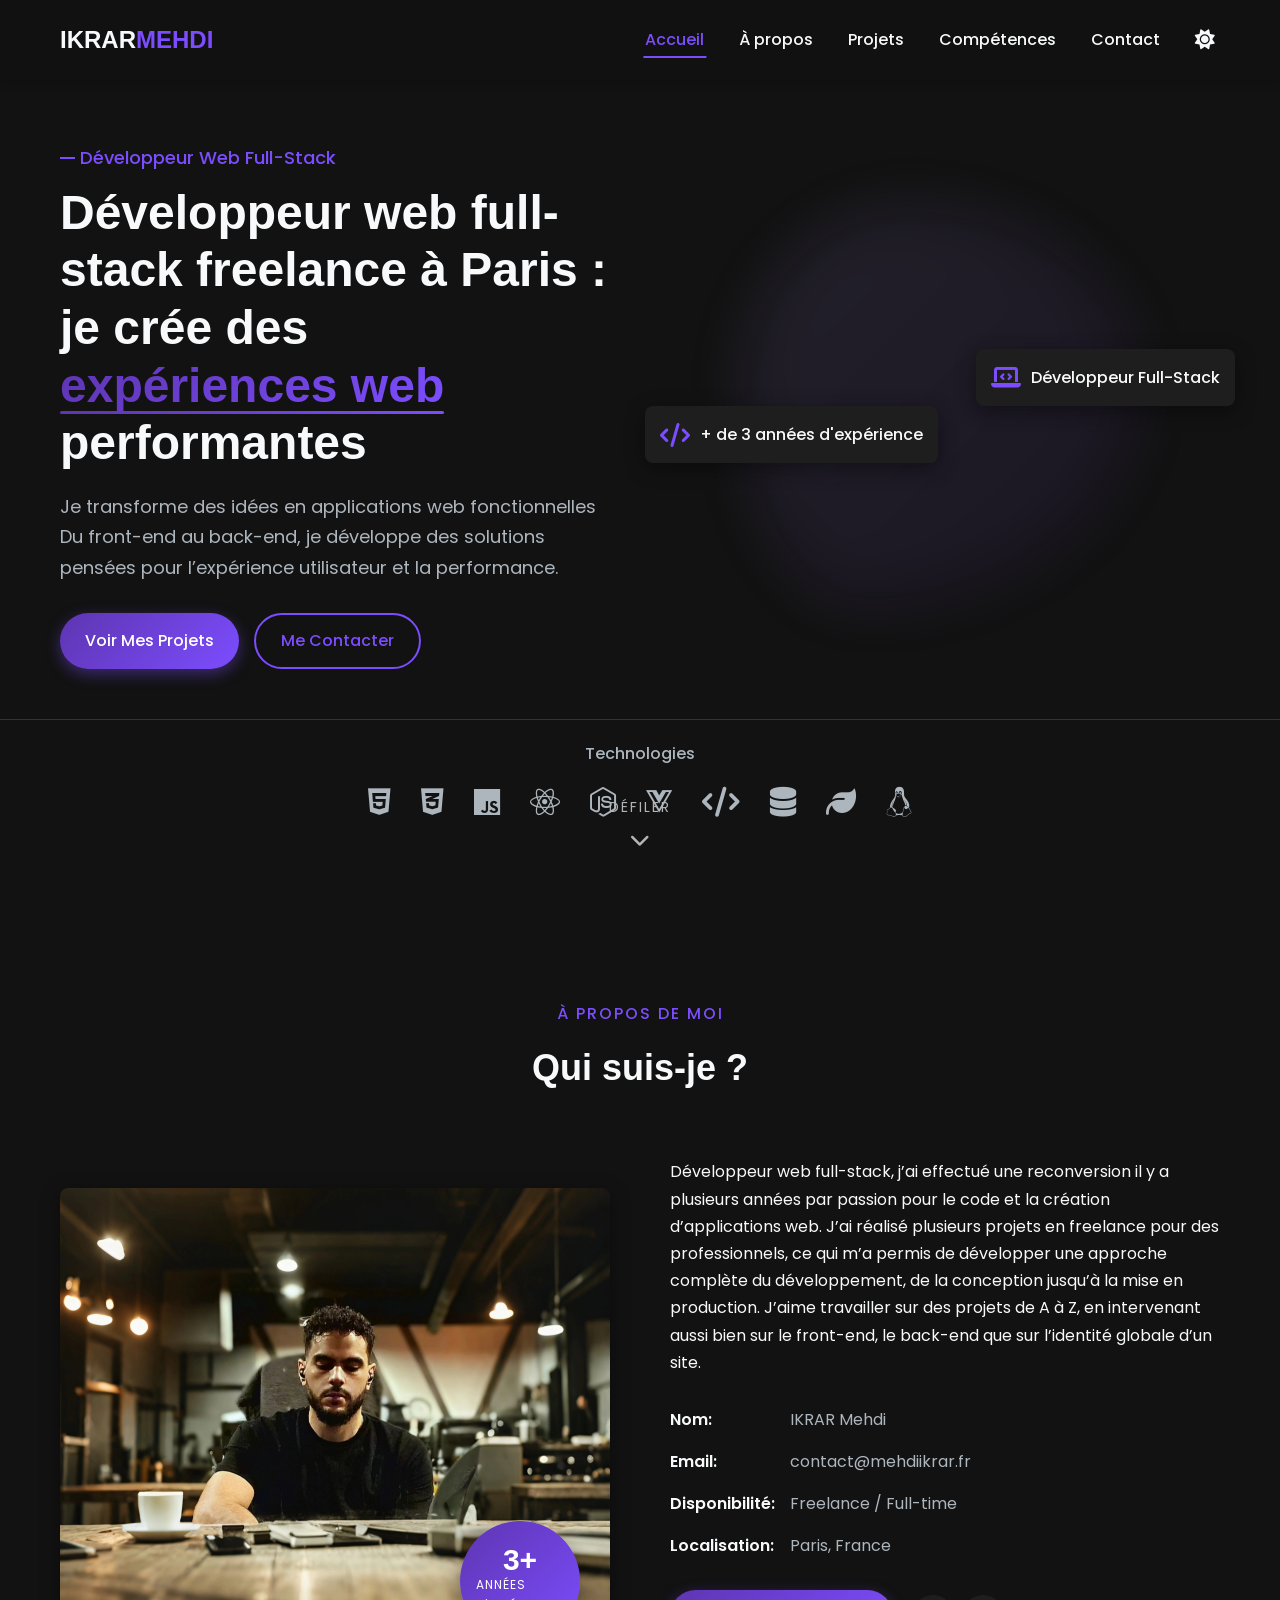
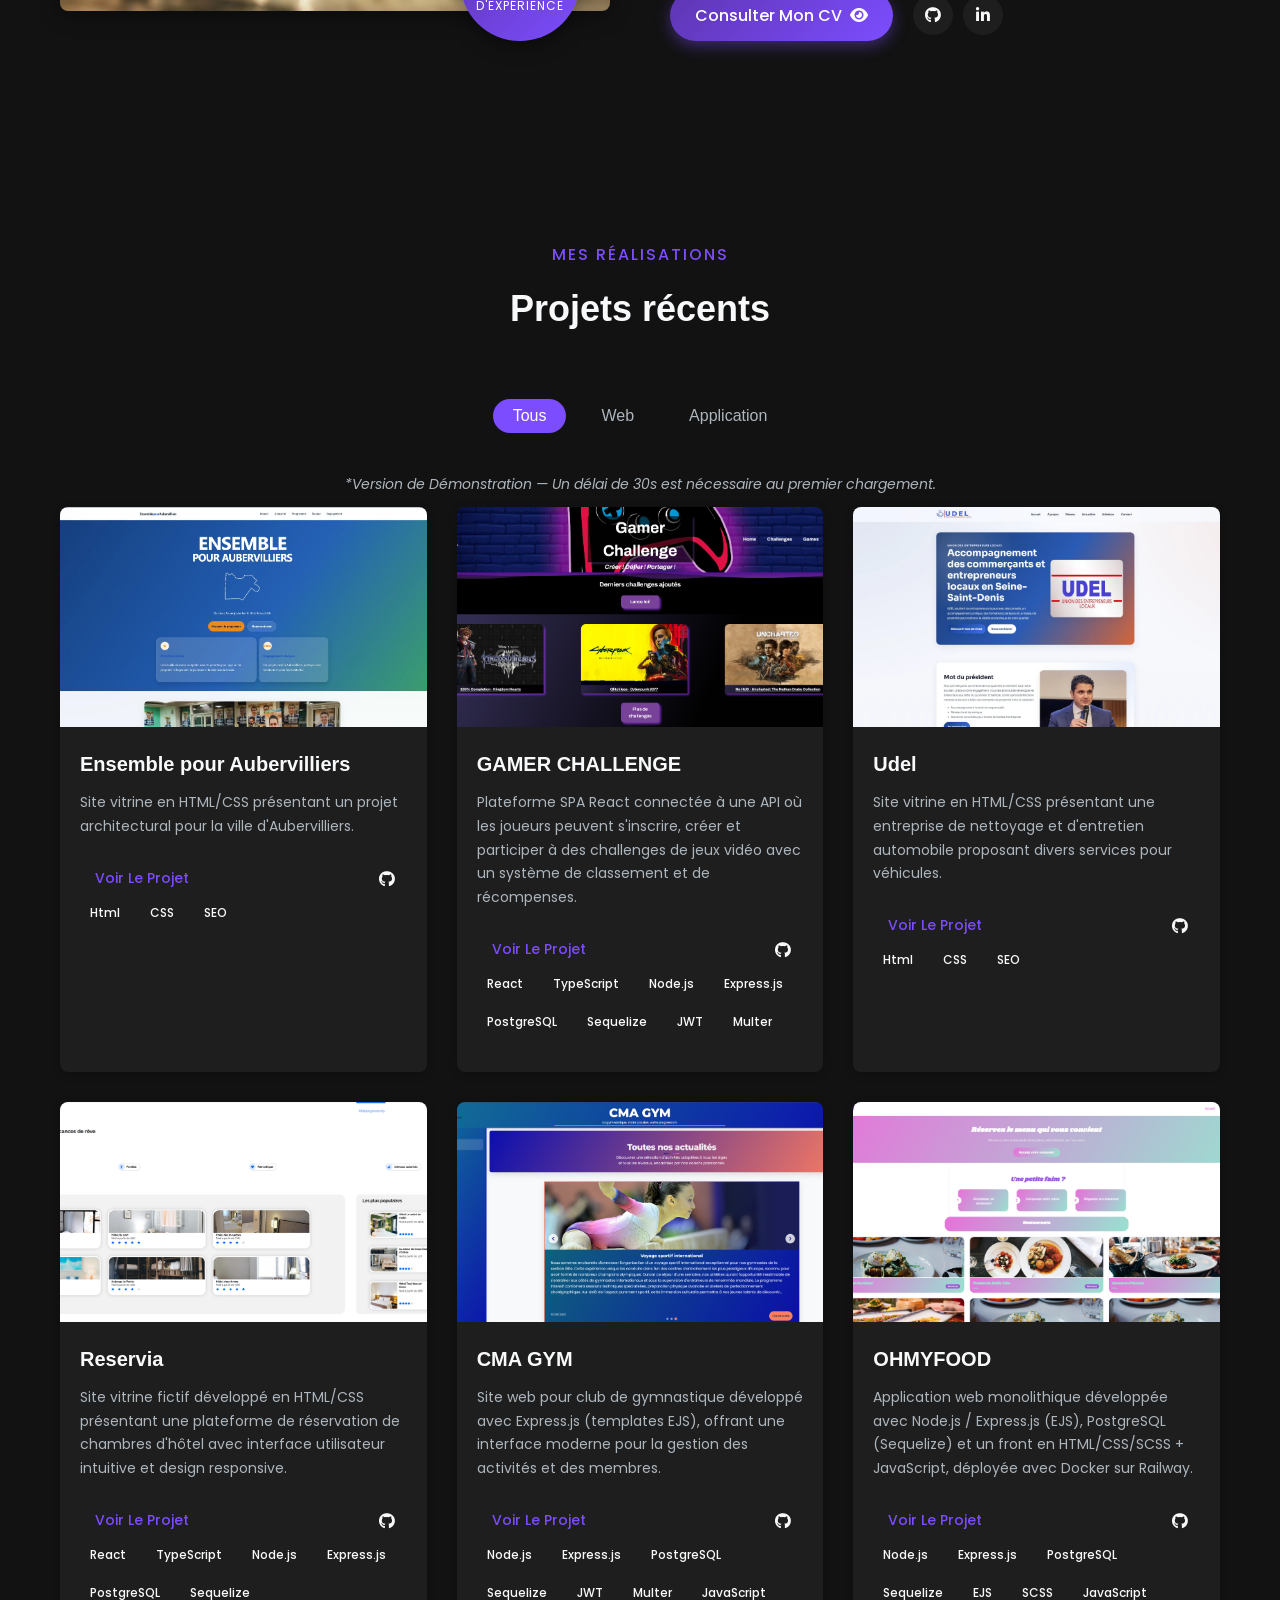
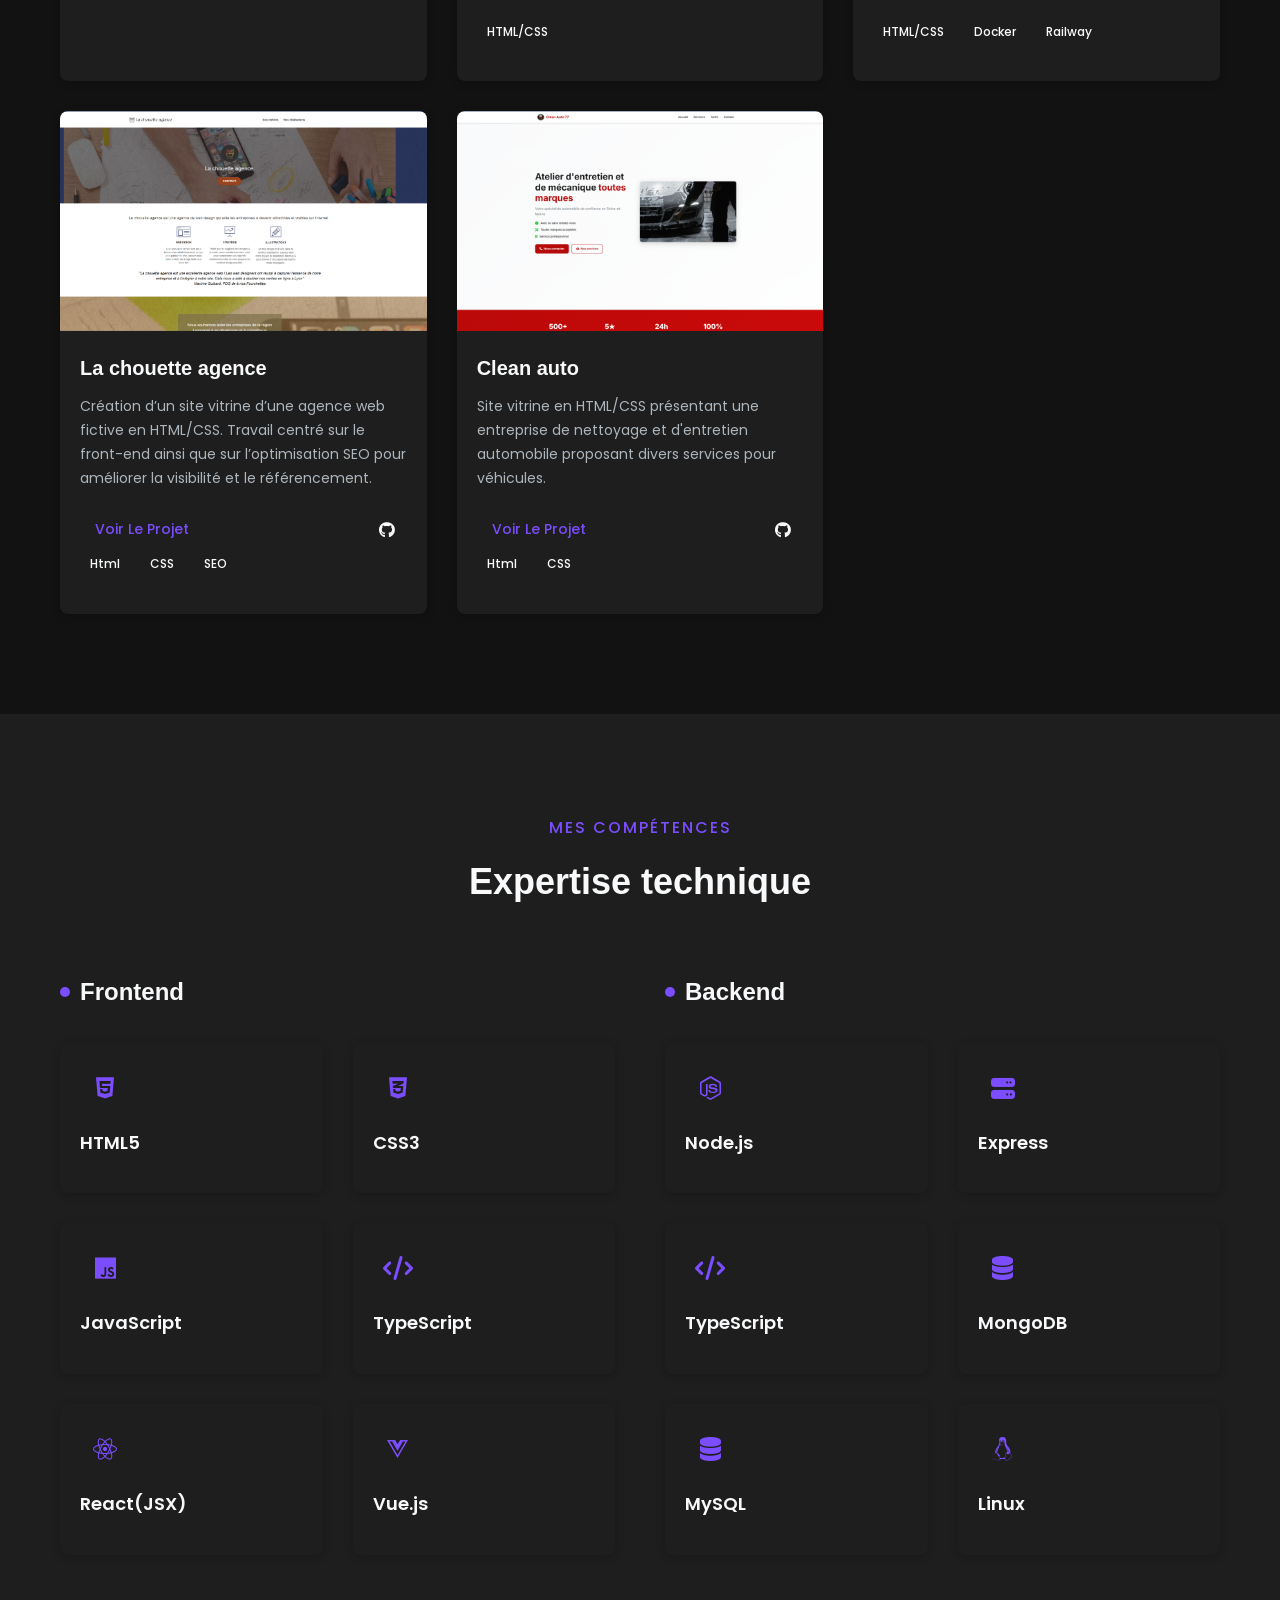
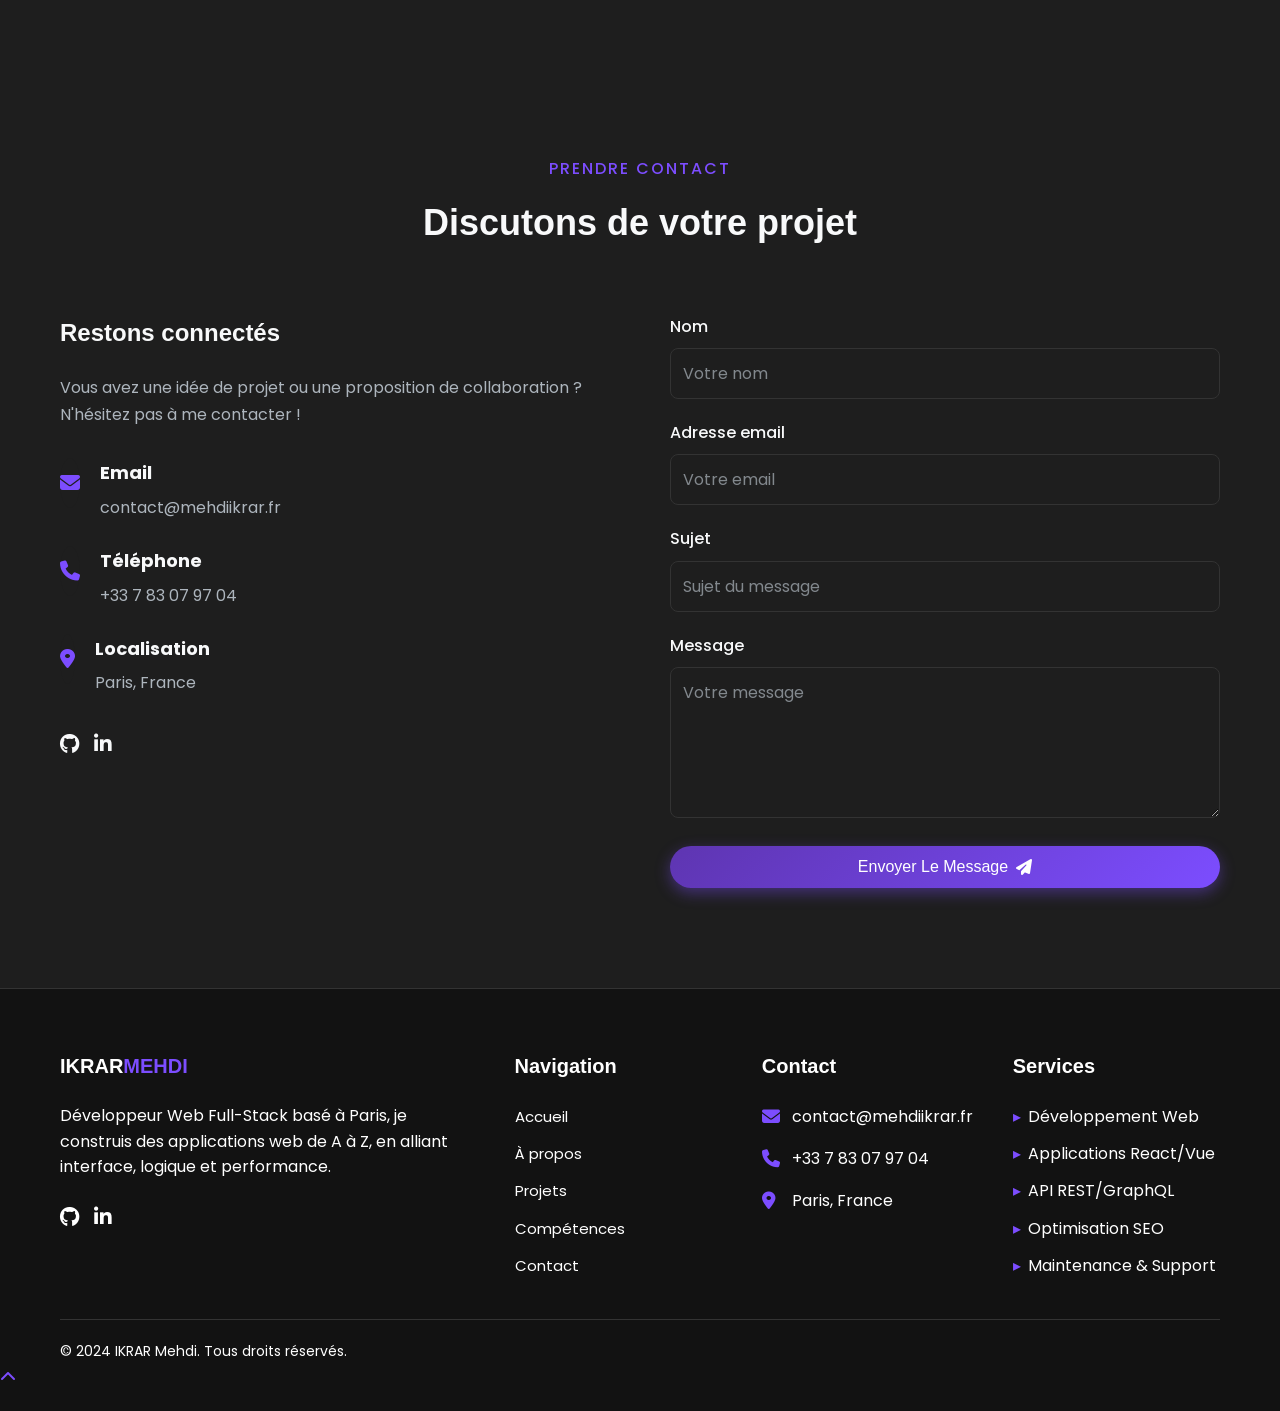
==== index.html @ 4146ab3d "rajout reservia" ====
<!DOCTYPE html>
<html lang="fr">
<head>
    <meta charset="UTF-8">
    <meta name="viewport" content="width=device-width, initial-scale=1.0">
    <title>IKRAR Mehdi | Développeur Web Full-Stack Freelance à Paris</title>
    <meta name="description" content="Développeur web full-stack freelance à Paris, je crée des sites et applications web performants, responsives et optimisés SEO avec React, Node.js et PostgreSQL.">
    <meta name="robots" content="index, follow, max-image-preview:large">
    <meta name="author" content="IKRAR Mehdi">
    <link rel="canonical" href="https://mehdiikrar.fr/">

    <meta property="og:type" content="website">
    <meta property="og:locale" content="fr_FR">
    <meta property="og:site_name" content="IKRAR Mehdi - Portfolio">
    <meta property="og:title" content="IKRAR Mehdi | Développeur Web Full-Stack Freelance à Paris">
    <meta property="og:description" content="Développeur web full-stack freelance à Paris, je crée des sites et applications web performants, responsives et optimisés SEO.">
    <meta property="og:url" content="https://mehdiikrar.fr/">
    <meta property="og:image" content="https://mehdiikrar.fr/assets/image/cofee.webp">

    <meta name="twitter:card" content="summary_large_image">
    <meta name="twitter:title" content="IKRAR Mehdi | Développeur Web Full-Stack Freelance à Paris">
    <meta name="twitter:description" content="Portfolio de développeur web full-stack freelance à Paris : sites vitrines, applications web et optimisation SEO.">
    <meta name="twitter:image" content="https://mehdiikrar.fr/assets/image/cofee.webp">

    <link rel="icon" href="assets/image/favicon.svg" type="image/svg+xml">

<link rel="preconnect" href="https://fonts.googleapis.com">
<link rel="preconnect" href="https://fonts.gstatic.com" crossorigin>
<link rel="dns-prefetch" href="https://fonts.googleapis.com">
<link rel="dns-prefetch" href="https://fonts.gstatic.com">
<link href="https://fonts.googleapis.com/css2?family=Poppins:wght@300;400;500;600;700;800&display=swap" rel="stylesheet">


<link rel="stylesheet"
      href="https://cdnjs.cloudflare.com/ajax/libs/font-awesome/6.4.0/css/all.min.css"
      media="print"
      onload="this.media='all'">


<link rel="stylesheet"
      href="https://unpkg.com/aos@next/dist/aos.css"
      media="print"
      onload="this.media='all'">


<link rel="stylesheet" href="assets/css/style.css">

<script type="application/ld+json">
{
    "@context": "https://schema.org",
    "@type": "Person",
    "name": "IKRAR Mehdi",
    "url": "https://mehdiikrar.fr/",
    "jobTitle": "Développeur Web Full-Stack Freelance",
    "description": "Développeur web full-stack freelance à Paris, spécialisé en création d'applications web performantes et optimisées SEO.",
    "email": "mailto:contact@mehdiikrar.fr",
    "telephone": "+33 7 83 07 97 04",
    "address": {
        "@type": "PostalAddress",
        "addressLocality": "Paris",
        "addressCountry": "FR"
    },
    "knowsAbout": [
        "HTML5",
        "CSS3",
        "JavaScript",
        "TypeScript",
        "React",
        "Vue.js",
        "Node.js",
        "Express",
        "PostgreSQL",
        "SEO"
    ]
}
</script>

<script type="application/ld+json">
{
    "@context": "https://schema.org",
    "@type": "WebSite",
    "name": "Portfolio IKRAR Mehdi",
    "url": "https://mehdiikrar.fr/",
    "inLanguage": "fr-FR"
}
</script>

</head>
<body class="dark-mode">
    
    <header class="header">
        <div class="container">
            <div class="logo">
                <a href="index.html">
                    <span class="logo-text">IKRAR<span class="accent">MEHDI</span></span>
                </a>
            </div>
            <nav class="navbar">
                <ul class="nav-links">
                    <li><a href="#home" class="active nav-link">Accueil</a></li>
                    <li><a href="#about" class="nav-link">À propos</a></li>
                    <li><a href="#projects" class="nav-link">Projets</a></li>
                    <li><a href="#skills" class="nav-link">Compétences</a></li>
                    
                    <li><a href="#contact" class="nav-link">Contact</a></li>
                </ul>
                <div class="nav-buttons">
                    <button id="theme-toggle" aria-label="Changer de thème">
                        <i class="fas fa-sun"></i>
                    </button>
                    <button id="menu-toggle" class="hamburger" aria-label="Menu">
                        <span></span>
                        <span></span>
                        <span></span>
                    </button>
                </div>
            </nav>
        </div>
    </header>

    
    <div class="mobile-menu">
        <ul>
            <li><a href="#home" class="mobile-link">Accueil</a></li>
            <li><a href="#about" class="mobile-link">À propos</a></li>
            <li><a href="#projects" class="mobile-link">Projets</a></li>
            <li><a href="#skills" class="mobile-link">Compétences</a></li>
            <li><a href="#contact" class="mobile-link">Contact</a></li>
        </ul>
        <div class="social-links">
            <a href="https://github.com/" target="_blank" rel="noopener noreferrer" aria-label="GitHub"><i class="fab fa-github"></i></a>
            <a href="https://linkedin.com/" target="_blank" rel="noopener noreferrer" aria-label="LinkedIn"><i class="fab fa-linkedin"></i></a>
        </div>
    </div>
    <main>
    
    <section id="home" class="hero-section">
        <div class="container">
            <div class="hero-content">
                <div class="hero-text" data-aos="fade-right" data-aos-delay="200">
                    <span class="subtitle">Développeur Web Full-Stack</span>
                    <h1 class="title">Développeur web full-stack freelance à Paris : je crée des <span class="gradient-text">expériences web</span> performantes</h1>
                    <p class="description">Je transforme des idées en applications web fonctionnelles
                        Du front-end au back-end, je développe des solutions pensées pour l’expérience utilisateur et la performance.</p>
                    <div class="cta-buttons">
                        <a href="#projects" class="btn btn-primary">Voir mes projets</a>
                        <a href="#contact" class="btn btn-outline">Me contacter</a>
                    </div>
                </div>
                <div class="hero-image" data-aos="fade-up" data-aos-delay="400">
                    <div class="image-wrapper">

                        <div class="floating-card card-1">
                            <i class="fas fa-code"></i>
                            <span>+ de 3 années  d'expérience</span>
                        </div>
                        <div class="floating-card card-2">
                            <i class="fas fa-laptop-code"></i>
                            <span>Développeur Full-Stack</span>
                        </div>
                        
                        <div class="blob"></div>
                    </div>
                </div>
            </div>
            <div class="scroll-indicator">
                <span>Défiler</span>
                <i class="fas fa-chevron-down bounce"></i>
            </div>
        </div>
        <div class="tech-stack">
            <div class="tech-icons" data-aos="fade-up" data-aos-delay="600">
                <span>Technologies</span>
                <div class="icons-wrapper">
                    <i class="fab fa-html5" title="HTML5"></i>
                    <i class="fab fa-css3-alt" title="CSS"></i>
                    <i class="fab fa-js" title="JavaScript"></i>
                    <i class="fab fa-react" title="React"></i>
                    <i class="fab fa-node-js" title="Node.js"></i>
                    <i class="fab fa-vuejs" title="Vue.js"></i>
                    <i class="fas fa-code" title="TypeScript"></i>
                    <i class="fas fa-database" title="SQL (PostgreSQL, MySQL)"></i>
                    <i class="fas fa-leaf" title="MongoDB (NoSQL - JavaScript-based)"></i>
                    <i class="fa-brands fa-linux" title="Linux"></i>

                </div>
            </div>
        </div>
    </section>

    
    <section id="about" class="about-section section-padding">
        <div class="container">
            <div class="section-header" data-aos="fade-up">
                <span class="section-subtitle">À propos de moi</span>
                <h2 class="section-title">Qui suis-je ?</h2>
            </div>
            <div class="about-content">
                <div class="about-image" data-aos="fade-right" data-aos-delay="200">
                    <img src="assets/image/cofee.webp" alt="À propos de IKRAR Mehdi" width="550" height="422">
                    <div class="experience-badge">
                        <span class="years">3+</span>
                        <span class="text">Années d'expérience</span>
                    </div>
                </div>
                <div class="about-text" data-aos="fade-left" data-aos-delay="400">
                    
                    <p>Développeur web full-stack, j’ai effectué une reconversion il y a plusieurs années par passion pour le code et la création d’applications web.

                        J’ai réalisé plusieurs projets en freelance pour des professionnels, ce qui m’a permis de développer une approche complète du développement, de la conception jusqu’à la mise en production.

                        J’aime travailler sur des projets de A à Z, en intervenant aussi bien sur le front-end, le back-end que sur l’identité globale d’un site.</p>
                    <ul class="info-list">
                        <li>
                            <span class="label">Nom:</span>
                            <span class="value">IKRAR Mehdi</span>
                        </li>
                        <li>
                            <span class="label">Email:</span>
                            <span class="value">contact@mehdiikrar.fr</span>
                        </li>
                        <li>
                            <span class="label">Disponibilité:</span>
                            <span class="value">Freelance / Full-time</span>
                        </li>
                        
                        <li>
                            <span class="label">Localisation:</span>
                            <span class="value">Paris, France</span>
                        </li>
                    </ul>
                    <div class="about-btns">
                        <a href="assets/docs/CV-IKRAR.MEHDI.pdf" class="btn btn-primary" target="_blank" rel="noopener noreferrer">Consulter mon CV <i class="fas fa-eye"></i></a>                        
                        <div class="social-buttons">
                            <a href="https://github.com/" target="_blank" rel="noopener noreferrer" aria-label="GitHub" class="social-btn"><i class="fab fa-github"></i></a>
                            <a href="https://linkedin.com/" target="_blank" rel="noopener noreferrer" aria-label="LinkedIn" class="social-btn"><i class="fab fa-linkedin-in"></i></a>

                        </div>
                    </div>
                </div>
            </div>
        </div>
    </section>

    
        
    <section id="projects" class="projects-section section-padding">
        <div class="container">
            <div class="section-header" data-aos="fade-up">
                <span class="section-subtitle">Mes réalisations</span>
                <h2 class="section-title">Projets récents</h2>
            </div>
            <div class="projects-filter" data-aos="fade-up" data-aos-delay="200">
                <button class="filter-btn active" data-filter="all">Tous</button>
                <button class="filter-btn" data-filter="web">Web</button>
                <button class="filter-btn" data-filter="app">Application</button>
                

            </div>
            <p class="text-muted"><em>*Version de Démonstration — Un délai de 30s est nécessaire au premier chargement.</em></p>
            <div class="projects-grid">

                <div class="project-card" data-category="web" data-aos="fade-up" data-aos-delay="200">
                    <div class="project-img">
                        <img src="assets/image/ensemblepouraubervilliers.webp" alt="Ensemble pour Aubervilliers" width="408" height="220">
                    </div>
                    <div class="project-content">
                        
                        <h3>Ensemble pour Aubervilliers</h3>
                        <p>Site vitrine en HTML/CSS présentant un projet architectural pour la ville d'Aubervilliers.</p>
                        <div class="project-links">
                            <a href="https://www.ensemblepouraubervilliers.fr/" class="btn btn-sm">Voir le projet</a>
                            <a href="https://github.com/mehdi-ikrar/garage" class="project-link" title="Code source"><i class="fab fa-github"></i></a>
                            
                        </div>
                        <div class="project-tags">
                            <span>Html</span>
                            <span>CSS</span>
                            <span>SEO</span>
                        </div>
                    </div>
                </div>

                <div class="project-card" data-category="app" data-aos="fade-up" data-aos-delay="200">
                    <div class="project-img">
                        <img src="assets/image/gamer_challenge.webp" alt="Gamer Challenge" width="443" height="220">
                    </div>
                    <div class="project-content">
                        
                        <h3>GAMER CHALLENGE</h3>
                        <p>Plateforme SPA React connectée à une API où les joueurs peuvent s'inscrire, créer et participer à des challenges de jeux vidéo avec un système de classement et de récompenses.</p>
                        <div class="project-links">
                            <a href="https://front-gamer-challenges-1.onrender.com/" class="btn btn-sm">Voir le projet</a>
                            <a href="https://github.com/mehdi-ikrar/front-gamer-challenges" class="project-link" title="Code source"><i class="fab fa-github"></i></a>
                            
                        </div>
                        <div class="project-tags">
                            <span>React</span>
                            <span>TypeScript</span>
                            <span>Node.js</span>
                            <span>Express.js</span>
                            <span>PostgreSQL</span>
                            <span>Sequelize</span>
                            <span>JWT</span>
                            <span>Multer</span>
                        </div>
                    </div>
                </div>

                <div class="project-card" data-category="web" data-aos="fade-up" data-aos-delay="200">
                    <div class="project-img">
                        <img src="assets/image/udel.webp" alt="udel" width="408" height="220">
                    </div>
                    <div class="project-content">
                        
                        <h3>Udel</h3>
                        <p>Site vitrine en HTML/CSS présentant une entreprise de nettoyage et d'entretien automobile proposant divers services pour véhicules.</p>
                        <div class="project-links">
                            <a href="https://www.udel.fr" class="btn btn-sm">Voir le projet</a>
                            <a href="https://github.com/mehdi-ikrar/garage" class="project-link" title="Code source"><i class="fab fa-github"></i></a>
                            
                        </div>
                        <div class="project-tags">
                            <span>Html</span>
                            <span>CSS</span>
                            <span>SEO</span>
                        </div>
                    </div>
                </div>

                                <div class="project-card" data-category="web" data-aos="fade-up" data-aos-delay="200">
                    <div class="project-img">
                        <img src="assets/image/reservia.webp" alt="Reservia" width="565" height="220">
                    </div>
                    <div class="project-content">
                        
                        <h3>Reservia</h3>
                        <p>Site vitrine fictif développé en HTML/CSS présentant une plateforme de réservation de chambres d'hôtel avec interface utilisateur intuitive et design responsive.</p>
                        <div class="project-links">
                            <a href="https://reservia-front.onrender.com/" class="btn btn-sm">Voir le projet</a>
                            <a href="https://github.com/mehdi-ikrar/portfolio_reservia" class="project-link" title="Code source"><i class="fab fa-github"></i></a>
                            
                        </div>
                        <div class="project-tags">
                            <span>React</span>
                            <span>TypeScript</span>
                            <span>Node.js</span>
                            <span>Express.js</span>
                            <span>PostgreSQL</span>
                            <span>Sequelize</span>

                        </div>
                    </div>
                    
                </div>

                <div class="project-card" data-category="app" data-aos="fade-up" data-aos-delay="300">
                    <div class="project-img">
                        <img src="assets/image/cma_gym.webp" alt="CMA Gym" width="441" height="220">
                    </div>
                    <div class="project-content">
                        
                        <h3>CMA GYM</h3>
                        <p>Site web pour club de gymnastique développé avec Express.js (templates EJS), offrant une interface moderne pour la gestion des activités et des membres.</p>
                        <div class="project-links">
                            <a href="https://cma-gym-perso.onrender.com/" class="btn btn-sm">Voir le projet</a>
                            <a href="https://github.com/mehdi-ikrar/cma_gym_perso" class="project-link" title="Code source"><i class="fab fa-github"></i></a>
                            
                        </div>
                        <div class="project-tags">
                            <span>Node.js</span>
                            <span>Express.js</span>
                            <span>PostgreSQL</span>
                            <span>Sequelize</span>
                            <span>JWT</span>
                            <span>Multer</span>
                            <span>JavaScript</span>
                            <span>HTML/CSS</span>
                        </div>
                    </div>
                </div>

                

                                <div class="project-card" data-category="app" data-aos="fade-up" data-aos-delay="100">
                    <div class="project-img">
                        <img src="assets/image/ohmyfood.webp" alt="OHMYFOOD" width="443" height="220">
                    </div>
                    <div class="project-content">
                        
                        <h3>OHMYFOOD</h3>
                        <p>Application web monolithique développée avec Node.js / Express.js (EJS), PostgreSQL (Sequelize) et un front en HTML/CSS/SCSS + JavaScript, déployée avec Docker sur Railway.</p>
                        <div class="project-links">
                            <a href="https://ohmyfood2-0.onrender.com/" class="btn btn-sm">Voir le projet</a>
                            <a href="https://github.com/mehdi-ikrar/ohmyfood2.0" class="project-link" title="Code source"><i class="fab fa-github"></i></a>
                            
                        </div>
                        <div class="project-tags">
                            <span>Node.js</span>
                            <span>Express.js</span>
                            <span>PostgreSQL</span>
                            <span>Sequelize</span>
                            <span>EJS</span>
                            <span>SCSS</span>
                            <span>JavaScript</span>
                            <span>HTML/CSS</span>
                            <span>Docker</span>
                            <span>Railway</span>
                        </div>
                    </div>
                </div>

                

                <div class="project-card" data-category="web" data-aos="fade-up" data-aos-delay="200">
                    <div class="project-img">
                        <img src="assets/image/chouette.webp" alt="La chouette agence" width="441" height="220">
                    </div>
                    <div class="project-content">
                        
                        <h3> La chouette agence</h3>
                        <p>Création d’un site vitrine d’une agence web fictive en HTML/CSS. Travail centré sur le front-end ainsi que sur l’optimisation SEO pour améliorer la visibilité et le référencement.</p>
                        <div class="project-links">
                            <a href="https://mehdi-ikrar.github.io/portfolio_chouette-agence/" class="btn btn-sm">Voir le projet</a>
                            <a href="https://github.com/mehdi-ikrar/portfolio_chouette-agence" class="project-link" title="Code source"><i class="fab fa-github"></i></a>
                            
                        </div>
                        <div class="project-tags">
                            <span>Html</span>
                            <span>CSS</span>
                            <span>SEO</span>
                        </div>
                    </div>
                </div>

                
                
                <div class="project-card" data-category="web" data-aos="fade-up" data-aos-delay="200">
                    <div class="project-img">
                        <img src="assets/image/cleanauto.webp" alt="Clean auto" width="408" height="220">
                    </div>
                    <div class="project-content">
                        
                        <h3>Clean auto</h3>
                        <p>Site vitrine en HTML/CSS présentant une entreprise de nettoyage et d'entretien automobile proposant divers services pour véhicules.</p>
                        <div class="project-links">
                            <a href="https://mehdi-ikrar.github.io/garage/" class="btn btn-sm">Voir le projet</a>
                            <a href="https://github.com/mehdi-ikrar/garage" class="project-link" title="Code source"><i class="fab fa-github"></i></a>
                            
                        </div>
                        <div class="project-tags">
                            <span>Html</span>
                            <span>CSS</span>
                        </div>
                    </div>
                </div>



            </div>
            
        </div>
    </section>

    
    <section id="skills" class="skills-section section-padding bg-light">
        <div class="container">
            <div class="section-header" data-aos="fade-up">
                <span class="section-subtitle">Mes compétences</span>
                <h2 class="section-title">Expertise technique</h2>
            </div>
            <div class="skills-container">
                <div class="skills-category" data-aos="fade-up" data-aos-delay="200">
                    <h3>Frontend</h3>
                    <div class="skills-grid">
                        <div class="skill-item">
                            <div class="skill-icon"><i class="fab fa-html5"></i></div>
                            <h4>HTML5</h4>
                           
                        </div>
                        <div class="skill-item">
                            <div class="skill-icon"><i class="fab fa-css3-alt"></i></div>
                            <h4>CSS3</h4>
                           
                            
                        </div>
                        <div class="skill-item">
                            <div class="skill-icon"><i class="fab fa-js"></i></div>
                            <h4>JavaScript</h4>
                           
                            
                        </div>
                        <div class="skill-item">
                            <div class="skill-icon"><i class="fas fa-code"></i></div>
                            <h4>TypeScript</h4>
                            
                            
                        </div>
                        <div class="skill-item">
                            <div class="skill-icon"><i class="fab fa-react"></i></div>
                            <h4>React(JSX)</h4>
                           
                            
                        </div>
                        <div class="skill-item">
                            <div class="skill-icon"><i class="fab fa-vuejs"></i></div>
                            <h4>Vue.js</h4>
                            
                            
                        </div>
                    </div>
                </div>
                
                <div class="skills-category" data-aos="fade-up" data-aos-delay="00">
                    <h3>Backend</h3>
                    <div class="skills-grid">
                        <div class="skill-item">
                            <div class="skill-icon"><i class="fab fa-node-js"></i></div>
                            <h4>Node.js</h4>
                            
                            
                        </div>
                        <div class="skill-item">
                            <div class="skill-icon"><i class="fas fa-server"></i></div>
                            <h4>Express</h4>
                            
                            
                        </div>
                        <div class="skill-item">
                            <div class="skill-icon"><i class="fas fa-code"></i></div>
                            <h4>TypeScript</h4>
                            
                            
                        </div>
                        <div class="skill-item">
                            <div class="skill-icon"><i class="fas fa-database"></i></div>
                            <h4>MongoDB</h4>
                           
                            
                        </div>
                        <div class="skill-item">
                            <div class="skill-icon"><i class="fas fa-database"></i></div>
                            <h4>MySQL</h4>
                           
                        </div>
                        <div class="skill-item">
                            <div class="skill-icon"><i class="fab fa-linux"></i></div>
                            <h4>Linux</h4>
                            
                        </div>
                    </div>
                </div>
            </div>
        </div>
    </section>



    
    <section id="contact" class="contact-section section-padding bg-light">
        <div class="container">
            <div class="section-header" data-aos="fade-up">
                <span class="section-subtitle">Prendre contact</span>
                <h2 class="section-title">Discutons de votre projet</h2>
            </div>
            <div class="contact-content">
                <div class="contact-info" data-aos="fade-right" data-aos-delay="200">
                    <h3>Restons connectés</h3>
                    <p>Vous avez une idée de projet ou une proposition de collaboration ? N'hésitez pas à me contacter !</p>
                    <ul class="contact-list">
                        <li>
                            <div class="icon"><i class="fas fa-envelope"></i></div>
                            <div class="content">
                                <h4>Email</h4>
                                <p>contact@mehdiikrar.fr</p>
                            </div>
                        </li>
                        <li>
                            <div class="icon"><i class="fas fa-phone"></i></div>
                            <div class="content">
                                <h4>Téléphone</h4>
                                <p>+33 7 83 07 97 04</p>
                            </div>
                        </li>
                        <li>
                            <div class="icon"><i class="fas fa-map-marker-alt"></i></div>
                            <div class="content">
                                <h4>Localisation</h4>
                                <p>Paris, France</p>
                            </div>
                        </li>
                    </ul>
                    <div class="social-links">
                        <a href="https://github.com/" target="_blank" rel="noopener noreferrer" aria-label="GitHub"><i class="fab fa-github"></i></a>
                        <a href="https://linkedin.com/" target="_blank" rel="noopener noreferrer" aria-label="LinkedIn"><i class="fab fa-linkedin-in"></i></a>

                    </div>
                </div>
                <div class="contact-form" data-aos="fade-left" data-aos-delay="400">
                    <form id="contactForm">
                        <div class="form-group">
                            <label for="name">Nom</label>
                            <input type="text" id="name" name="name" required placeholder="Votre nom">
                        </div>
                        <div class="form-group">
                            <label for="email">Adresse email</label>
                            <input type="email" id="email" name="email" required placeholder="Votre email">
                        </div>
                        <div class="form-group">
                            <label for="subject">Sujet</label>
                            <input type="text" id="subject" name="subject" required placeholder="Sujet du message">
                        </div>
                        <div class="form-group">
                            <label for="message">Message</label>
                            <textarea id="message" name="message" required placeholder="Votre message" rows="5"></textarea>
                        </div>
                        <button type="submit" class="btn btn-primary btn-block">
                            Envoyer le message
                            <i class="fas fa-paper-plane"></i>
                        </button>
                    </form>
                    <div id="form-success" class="form-success hidden">
                        <i class="fas fa-check-circle"></i>
                        <p>Votre message a été envoyé avec succès !</p>
                    </div>
                </div>
            </div>
        </div>
    </section>
    </main>
    
    <footer class="footer">
        <div class="container">
            <div class="footer-content">
                <div class="footer-section footer-about">
                    <h3>IKRAR<span class="accent">MEHDI</span></h3>
                    <p>Développeur Web Full-Stack basé à Paris, je construis des applications web de A à Z, en alliant interface, logique et performance.</p>
                    <div class="social-links">
                        <a href="https://github.com/" target="_blank" rel="noopener noreferrer" aria-label="GitHub"><i class="fab fa-github"></i></a>
                        <a href="https://linkedin.com/" target="_blank" rel="noopener noreferrer" aria-label="LinkedIn"><i class="fab fa-linkedin-in"></i></a>

                    </div>
                </div>
                
                <div class="footer-section footer-links">
                    <h3>Navigation</h3>
                    <ul>
                        <li><a href="#home">Accueil</a></li>
                        <li><a href="#about">À propos</a></li>
                        <li><a href="#projects">Projets</a></li>
                        <li><a href="#skills">Compétences</a></li>
                        <li><a href="#contact">Contact</a></li>
                    </ul>
                </div>
                
                <div class="footer-section footer-contact">
                    <h3>Contact</h3>
                    <div class="contact-item">
                        <i class="fas fa-envelope"></i>
                        <span>contact@mehdiikrar.fr</span>
                    </div>
                    <div class="contact-item">
                        <i class="fas fa-phone"></i>
                        <span>+33 7 83 07 97 04</span>
                    </div>
                    <div class="contact-item">
                        <i class="fas fa-map-marker-alt"></i>
                        <span>Paris, France</span>
                    </div>
                </div>
                
                <div class="footer-section footer-services">
                    <h3>Services</h3>
                    <ul>
                        <li>Développement Web</li>
                        <li>Applications React/Vue</li>
                        <li>API REST/GraphQL</li>
                        <li>Optimisation SEO</li>
                        <li>Maintenance & Support</li>
                    </ul>
                </div>
            </div>
            
            <div class="footer-bottom">
                <p>&copy; 2024 IKRAR Mehdi. Tous droits réservés.</p>

            </div>
        </div>
        <a href="#home" class="scroll-top" aria-label="Retour en haut de la page">
    <i class="fas fa-chevron-up"></i>
        </a>
    </footer>

    
    <script src="https://unpkg.com/aos@next/dist/aos.js"></script>
    <script src="https://cdnjs.cloudflare.com/ajax/libs/gsap/3.11.4/gsap.min.js"></script>
    <script src="assets/js/main.js"></script>
</body>
</html>
---- assets/css/style.css ----
:root {
    --primary-color: #5e35b1;
    --accent-color: #7c4dff;
    --accent-color-light: #b9a2ff;
    --text-color: #333;
    --text-color-light: #666;
    --bg-color: #fff;
    --bg-color-light: #f8f9fa;
    --bg-color-dark: #121212;
    --card-bg: #fff;
    --border-color: #e9ecef;
    --shadow-sm: 0 2px 10px rgba(0, 0, 0, 0.05);
    --shadow-md: 0 5px 20px rgba(0, 0, 0, 0.08);
    --shadow-lg: 0 10px 30px rgba(0, 0, 0, 0.1);
    --gradient: linear-gradient(135deg, #5e35b1, #7c4dff);
    --gradient-hover: linear-gradient(135deg, #7c4dff, #5e35b1);
    --transition: all 0.3s ease;
    --radius-sm: 4px;
    --radius-md: 8px;
    --radius-lg: 16px;
    --font-family: 'Poppins', sans-serif;
    --font-family-heading: 'Space Grotesk', sans-serif;
    --nav-height: 80px;
}

body.dark-mode {
    --text-color: #f8f9fa;
    --text-color-light: #adb5bd;
    --bg-color: #121212;
    --bg-color-light: #1e1e1e;
    --card-bg: #1e1e1e;
    --border-color: #333;
    --shadow-sm: 0 2px 10px rgba(0, 0, 0, 0.2);
    --shadow-md: 0 5px 20px rgba(0, 0, 0, 0.4);
    --shadow-lg: 0 10px 30px rgba(0, 0, 0, 0.6);
}

* { margin: 0; padding: 0; box-sizing: border-box; }
html { scroll-behavior: smooth; font-size: 62.5%; }
body {
    font-family: var(--font-family);
    font-size: 1.6rem;
    line-height: 1.7;
    color: var(--text-color);
    background: var(--bg-color);
    transition: var(--transition);
    overflow-x: hidden;
}
body.no-scroll { overflow: hidden; }

a { text-decoration: none; color: var(--accent-color); transition: var(--transition); }
a:hover { color: var(--primary-color); }
img { max-width: 100%; height: auto; display: block; }
ul { list-style: none; }

.container { width: 100%; max-width: 1200px; margin: 0 auto; padding: 0 2rem; }
.section-padding { padding: 10rem 0; }
.bg-light { background: var(--bg-color-light); }
.accent { color: var(--accent-color); }
.hidden { display: none !important; }

.header {
    position: fixed;
    inset: 0 0 auto 0;
    height: var(--nav-height);
    background: rgba(255, 255, 255, 0.95);
    backdrop-filter: blur(10px);
    box-shadow: var(--shadow-sm);
    z-index: 100;
    transition: var(--transition);
}
body.dark-mode .header { background: rgba(18, 18, 18, 0.95); }
.header .container { display: flex; justify-content: space-between; align-items: center; height: 100%; }

.logo { display: flex; align-items: center; font-family: var(--font-family-heading); }
.logo-text { font-size: 2.4rem; font-weight: 700; color: var(--text-color); }

.navbar { display: flex; align-items: center; gap: 2rem; }
.nav-links { display: flex; gap: 1.5rem; }
.nav-link {
    font-weight: 500;
    color: var(--text-color);
    padding: 0.5rem 1rem;
    border-radius: var(--radius-sm);
    position: relative;
    transition: var(--transition);
}
.nav-link:hover, .nav-link.active { color: var(--accent-color); }
.nav-link::after {
    content: '';
    position: absolute;
    width: 0;
    height: 2px;
    bottom: -2px;
    left: 50%;
    transform: translateX(-50%);
    background: var(--accent-color);
    transition: var(--transition);
}
.nav-link:hover::after, .nav-link.active::after { width: 80%; }

.nav-buttons { display: flex; align-items: center; gap: 1.5rem; }
#theme-toggle {
    background: none;
    border: 0;
    color: var(--text-color);
    font-size: 2rem;
    cursor: pointer;
    padding: 0.5rem;
    transition: var(--transition);
}
#theme-toggle:hover { color: var(--accent-color); transform: rotate(30deg); }

.hamburger { display: none; background: none; border: 0; cursor: pointer; padding: 0.5rem; z-index: 101; }
.hamburger span {
    display: block;
    width: 30px;
    height: 3px;
    background: var(--text-color);
    margin: 5px 0;
    border-radius: 3px;
    transition: var(--transition);
}
.hamburger.active span:nth-child(1) { transform: rotate(45deg) translate(7px, 7px); }
.hamburger.active span:nth-child(2) { opacity: 0; }
.hamburger.active span:nth-child(3) { transform: rotate(-45deg) translate(7px, -7px); }

.mobile-menu {
    position: fixed;
    top: 0;
    right: -100%;
    width: 80%;
    max-width: 400px;
    height: 100vh;
    background: var(--bg-color);
    box-shadow: var(--shadow-lg);
    z-index: 99;
    display: flex;
    flex-direction: column;
    justify-content: center;
    align-items: center;
    gap: 4rem;
    padding: 2rem;
    transition: right 0.4s cubic-bezier(0.77, 0, 0.175, 1);
}
.mobile-menu.active { right: 0; }
.mobile-menu ul { display: flex; flex-direction: column; gap: 2rem; text-align: center; }
.mobile-menu a { font-size: 2rem; font-weight: 500; color: var(--text-color); transition: var(--transition); }
.mobile-menu a:hover, .mobile-menu a.active { color: var(--accent-color); }

.social-links { display: flex; gap: 1.5rem; margin-top: 2rem; }
.social-links a { font-size: 2rem; color: var(--text-color); transition: var(--transition); }
.social-links a:hover { color: var(--accent-color); transform: translateY(-3px); }

.hero-section {
    min-height: 100vh;
    display: flex;
    flex-direction: column;
    justify-content: center;
    align-items: center;
    padding-top: var(--nav-height);
    position: relative;
    overflow: hidden;
}
.hero-content { display: flex; align-items: center; justify-content: space-between; gap: 4rem; margin-bottom: 5rem; }
.hero-text, .hero-image { flex: 1; }
.hero-image { position: relative; }

.subtitle {
    display: inline-block;
    font-weight: 500;
    color: var(--accent-color);
    margin-bottom: 1rem;
    font-size: 1.8rem;
    position: relative;
    padding-left: 2rem;
}
.subtitle::before {
    content: '';
    position: absolute;
    left: 0;
    top: 50%;
    width: 1.5rem;
    height: 2px;
    background: var(--accent-color);
    transform: translateY(-50%);
}

.hero-section .title {
    font-size: 4.8rem;
    font-weight: 700;
    line-height: 1.2;
    margin-bottom: 2rem;
    font-family: var(--font-family-heading);
}
.gradient-text {
    background: var(--gradient);
    -webkit-background-clip: text;
    background-clip: text;
    color: transparent;
    display: inline-block;
    position: relative;
}
.gradient-text::after { content: ''; position: absolute; inset: auto 0 0 0; height: 3px; background: var(--gradient); border-radius: 10px; }

.description { font-size: 1.8rem; color: var(--text-color-light); margin-bottom: 3rem; max-width: 600px; }
.cta-buttons { display: flex; gap: 1.5rem; flex-wrap: wrap; }

.btn {
    display: inline-flex;
    align-items: center;
    justify-content: center;
    gap: 0.8rem;
    padding: 1.2rem 2.5rem;
    border-radius: 5rem;
    font-weight: 500;
    text-transform: capitalize;
    transition: var(--transition);
    font-size: 1.6rem;
    cursor: pointer;
    border: 0;
}
.btn-primary {
    background: var(--gradient);
    color: #fff;
    box-shadow: 0 5px 15px rgba(124, 77, 255, 0.4);
}
.btn-primary:hover {
    background: var(--gradient-hover);
    transform: translateY(-3px);
    box-shadow: 0 8px 20px rgba(124, 77, 255, 0.5);
    color: #fff;
}
.btn-outline { border: 2px solid var(--accent-color); color: var(--accent-color); background: transparent; }
.btn-outline:hover { background: var(--accent-color); color: #fff; transform: translateY(-3px); }
.btn-sm { padding: 0.8rem 1.5rem; font-size: 1.4rem; }
.btn-block { width: 100%; }

.image-wrapper { position: relative; width: 100%; height: 100%; }
.floating-card {
    position: absolute;
    background: var(--card-bg);
    border-radius: var(--radius-md);
    padding: 1.5rem;
    box-shadow: var(--shadow-md);
    display: flex;
    align-items: center;
    gap: 1rem;
}
.floating-card i { font-size: 2.4rem; color: var(--accent-color); }
.floating-card span { font-weight: 500; }
.floating-card.card-1 { top: 20%; left: -15px; animation: float 3s ease-in-out infinite; z-index: 1; }
.floating-card.card-2 { bottom: 20%; right: -15px; animation: float 4s ease-in-out infinite reverse; }
.floating-card.card-3 { top: 50%; left: 50%; transform: translate(-50%, -50%); animation: floatCenter 3.5s ease-in-out infinite; }

@keyframes float { 0%, 100% { transform: translateY(0); } 50% { transform: translateY(-10px); } }
@keyframes floatCenter {
    0%, 100% { transform: translate(-50%, -50%) translateY(0); }
    50% { transform: translate(-50%, -50%) translateY(-10px); }
}

.blob {
    position: absolute;
    top: 50%;
    left: 50%;
    transform: translate(-50%, -50%);
    width: 400px;
    height: 400px;
    background: linear-gradient(135deg, var(--accent-color-light), var(--primary-color));
    border-radius: 42% 58% 70% 30% / 45% 45% 55% 55%;
    filter: blur(30px);
    opacity: 0.1;
    z-index: -1;
    animation: blob 10s linear infinite;
}
@keyframes blob {
    0% { border-radius: 42% 58% 70% 30% / 45% 45% 55% 55%; }
    25% { border-radius: 45% 55% 65% 35% / 40% 50% 50% 60%; }
    50% { border-radius: 50% 50% 55% 45% / 45% 55% 45% 55%; }
    75% { border-radius: 55% 45% 45% 55% / 55% 45% 55% 45%; }
    100% { border-radius: 42% 58% 70% 30% / 45% 45% 55% 55%; }
}

.scroll-indicator {
    position: absolute;
    bottom: 5rem;
    left: 50%;
    transform: translateX(-50%);
    display: flex;
    flex-direction: column;
    align-items: center;
    gap: 1rem;
    opacity: 0.7;
}
.scroll-indicator span { font-size: 1.4rem; text-transform: uppercase; letter-spacing: 2px; }
.scroll-indicator i { font-size: 2rem; }
.bounce { animation: bounce 2s infinite; }
@keyframes bounce {
    0%, 20%, 50%, 80%, 100% { transform: translateY(0); }
    40% { transform: translateY(-20px); }
    60% { transform: translateY(-10px); }
}

.tech-stack { width: 100%; padding: 2rem 0; border-top: 1px solid var(--border-color); }
.tech-icons { display: flex; flex-direction: column; align-items: center; gap: 2rem; }
.tech-icons span { font-weight: 500; color: var(--text-color-light); }
.icons-wrapper { display: flex; justify-content: center; flex-wrap: wrap; gap: 3rem; }
.icons-wrapper i { font-size: 3rem; color: var(--text-color-light); transition: var(--transition); }
.icons-wrapper i:hover { color: var(--accent-color); transform: scale(1.2); }

.section-header { text-align: center; margin-bottom: 6rem; }
.section-subtitle {
    display: inline-block;
    font-weight: 500;
    color: var(--accent-color);
    margin-bottom: 1rem;
    font-size: 1.6rem;
    text-transform: uppercase;
    letter-spacing: 2px;
}
.section-title {
    font-size: 3.6rem;
    font-weight: 700;
    color: var(--text-color);
    margin-bottom: 1.5rem;
    font-family: var(--font-family-heading);
}

.about-content { display: flex; align-items: center; gap: 6rem; }
.about-image { flex: 1; position: relative; }
.about-image img { border-radius: var(--radius-md); box-shadow: var(--shadow-md); transition: var(--transition); }
.about-image img:hover { transform: translateY(-10px); box-shadow: var(--shadow-lg); }
.experience-badge {
    position: absolute;
    bottom: -30px;
    right: 30px;
    background: var(--gradient);
    color: #fff;
    border-radius: 50%;
    width: 120px;
    height: 120px;
    display: flex;
    flex-direction: column;
    justify-content: center;
    align-items: center;
    box-shadow: var(--shadow-md);
    padding: 3.5rem;
}
.experience-badge .years { font-size: 3rem; font-weight: 700; line-height: 1; font-family: var(--font-family-heading); }
.experience-badge .text { font-size: 1.2rem; text-transform: uppercase; letter-spacing: 1px; }
.about-text { flex: 1; }
.lead { font-size: 2rem; margin-bottom: 2rem; font-weight: 500; }
.info-list { margin: 3rem 0; }
.info-list li { display: flex; margin-bottom: 1.5rem; }
.info-list .label { min-width: 120px; font-weight: 600; color: var(--text-color); }
.info-list .value { color: var(--text-color-light); }
.about-btns { display: flex; align-items: center; gap: 2rem; }
.social-buttons { display: flex; gap: 1rem; }
.social-btn {
    width: 40px;
    height: 40px;
    border-radius: 50%;
    background: var(--bg-color-light);
    display: flex;
    align-items: center;
    justify-content: center;
    color: var(--text-color);
    transition: var(--transition);
}
.social-btn:hover { background: var(--accent-color); color: #fff; transform: translateY(-5px); }

.skills-container { display: flex; flex-wrap: wrap; gap: 5rem; }
.skills-category { flex: 1; min-width: 300px; }
.skills-category h3 {
    font-size: 2.4rem;
    margin-bottom: 3rem;
    position: relative;
    padding-left: 2rem;
    font-family: var(--font-family-heading);
    display: inline-block;
}
.skills-category h3::before {
    content: '';
    position: absolute;
    left: 0;
    top: 50%;
    width: 10px;
    height: 10px;
    border-radius: 50%;
    background: var(--accent-color);
    transform: translateY(-50%);
}
.skills-grid { display: grid; grid-template-columns: repeat(auto-fill, minmax(250px, 1fr)); gap: 3rem; }
.skill-item {
    background: var(--card-bg);
    border-radius: var(--radius-md);
    padding: 2rem;
    box-shadow: var(--shadow-sm);
    transition: var(--transition);
}
.skill-item:hover { transform: translateY(-5px); box-shadow: var(--shadow-md); }
.skill-icon {
    width: 50px;
    height: 50px;
    border-radius: 50%;
    background: var(--bg-color-light);
    display: flex;
    align-items: center;
    justify-content: center;
    margin-bottom: 1.5rem;
    font-size: 2.4rem;
    color: var(--accent-color);
    transition: var(--transition);
}
.skill-item:hover .skill-icon { background: var(--accent-color); color: #fff; }
.skill-item h4 { margin-bottom: 1.5rem; font-weight: 600; font-size: 1.8rem; }

.projects-filter { display: flex; justify-content: center; flex-wrap: wrap; gap: 1.5rem; margin-bottom: 4rem; }
.filter-btn {
    border: 0;
    background: none;
    padding: 0.8rem 2rem;
    font-size: 1.6rem;
    font-weight: 500;
    color: var(--text-color-light);
    cursor: pointer;
    transition: var(--transition);
    border-radius: 3rem;
}
.filter-btn.active, .filter-btn:hover { background: var(--accent-color); color: #fff; }
.projects-grid { display: grid; grid-template-columns: repeat(auto-fill, minmax(320px, 1fr)); gap: 3rem; }
.project-card {
    background: var(--card-bg);
    border-radius: var(--radius-md);
    overflow: hidden;
    box-shadow: var(--shadow-sm);
    transition: var(--transition);
}
.project-card:hover { transform: translateY(-10px) scale(1.03) !important; box-shadow: var(--shadow-lg); }
.project-img { position: relative; overflow: hidden; height: 220px; }
.project-img img { width: 100%; height: 100%; object-fit: cover; transition: var(--transition); }
.project-content { padding: 2rem; }
.project-content h3 { font-size: 2rem; margin-bottom: 1rem; font-family: var(--font-family-heading); }
.project-content p { color: var(--text-color-light); margin-bottom: 2rem; font-size: 1.4rem; }
.project-links { display: flex; align-items: center; justify-content: space-between; }
.project-tags { display: flex; flex-wrap: wrap; gap: 1rem; margin-bottom: 1.5rem; }
.project-tags span {
    background: var(--bg-color-light);
    color: var(--text-color);
    padding: 0.4rem 1rem;
    border-radius: 3rem;
    font-size: 1.2rem;
    font-weight: 500;
}
.project-link {
    width: 40px;
    height: 40px;
    border-radius: 50%;
    background: var(--bg-color-light);
    display: flex;
    align-items: center;
    justify-content: center;
    color: var(--text-color);
    transition: var(--transition);
}
.project-link:hover { background: var(--accent-color); color: #fff; transform: translateY(-3px); }

.contact-content { display: flex; gap: 6rem; }
.contact-info, .contact-form { flex: 1; }
.contact-info h3 { font-size: 2.4rem; margin-bottom: 2rem; font-family: var(--font-family-heading); }
.contact-info p { margin-bottom: 3rem; color: var(--text-color-light); }
.contact-list { margin-bottom: 3rem; }
.contact-list li { display: flex; gap: 2rem; margin-bottom: 2.5rem; }
.contact-list .icon {
    height: 50px;
    border-radius: 50%;
    background: var(--bg-color-light);
    display: flex;
    align-items: center;
    justify-content: center;
    font-size: 2rem;
    color: var(--accent-color);
    flex-shrink: 0;
}
.contact-list h4 { font-size: 1.8rem; margin-bottom: 0.5rem; }
.contact-list p { margin-bottom: 0; color: var(--text-color-light); }

.form-group { margin-bottom: 2rem; }
.form-group label { display: block; margin-bottom: 0.8rem; font-weight: 500; }
.form-group input, .form-group textarea {
    width: 100%;
    padding: 1.2rem;
    border: 1px solid var(--border-color);
    border-radius: var(--radius-md);
    background: var(--bg-color);
    color: var(--text-color);
    font-family: var(--font-family);
    font-size: 1.6rem;
    transition: var(--transition);
}
.form-group input:focus, .form-group textarea:focus {
    outline: none;
    border-color: var(--accent-color);
    box-shadow: 0 0 0 3px rgba(124, 77, 255, 0.1);
}
.form-group textarea { resize: vertical; }
.form-group input::placeholder, .form-group textarea::placeholder { color: var(--text-color-light); opacity: 0.7; }
body.dark-mode .form-group input, body.dark-mode .form-group textarea { background: var(--bg-color-light); }

.footer { background: var(--bg-color-dark); color: #fff; padding: 6rem 0 2rem; border-top: 1px solid var(--border-color); }
.footer-content { display: grid; grid-template-columns: 2fr 1fr 1fr 1fr; gap: 4rem; margin-bottom: 4rem; }
.footer-section h3 {
    color: #fff;
    font-size: 2rem;
    font-weight: 600;
    margin-bottom: 2rem;
    font-family: var(--font-family-heading);
}
.footer-about p { margin-bottom: 2rem; line-height: 1.6; color: #fff; }
.footer-about .social-links { margin-top: 2rem; margin-bottom: 0; }
.footer-links ul { display: flex; flex-direction: column; gap: 1rem; }
.footer-links a { color: #fff; transition: var(--transition); font-size: 1.5rem; }
.footer-links a:hover { color: var(--accent-color); padding-left: 0.5rem; }
.footer-contact .contact-item { display: flex; align-items: center; gap: 1rem; margin-bottom: 1.5rem; }
.footer-contact .contact-item i { color: var(--accent-color); font-size: 1.8rem; width: 20px; }
.footer-contact .contact-item span { color: #fff; }
.footer-services ul { display: flex; flex-direction: column; gap: 1rem; }
.footer-services li { position: relative; padding-left: 1.5rem; color: #fff; }
.footer-services li::before { content: '▸'; position: absolute; left: 0; color: var(--accent-color); }
.footer-bottom { padding-top: 2rem; border-top: 1px solid var(--border-color); display: flex; justify-content: space-between; align-items: center; flex-wrap: wrap; gap: 2rem; }
.footer-bottom p { margin: 0; font-size: 1.4rem; color: #fff; }
.footer .social-links a { color: #fff; }
.footer .social-links a:hover { color: var(--accent-color); }

.project-card.show { animation: fadeInUp 0.6s ease forwards; }
@keyframes fadeInUp { from { opacity: 0; transform: translateY(30px); } to { opacity: 1; transform: translateY(0); } }

@media (max-width: 1024px) {
    .container { padding: 0 1.5rem; }
    .hero-content { flex-direction: column; text-align: center; gap: 3rem; }
    .about-content { flex-direction: column; gap: 4rem; }
    .contact-content { flex-direction: column; gap: 4rem; }
    .skills-container { gap: 3rem; }
    .footer-content { grid-template-columns: 1fr 1fr; gap: 3rem; }
}

@media (max-width: 768px) {
    [data-aos] { transform: none !important; opacity: 1 !important; transition: none !important; }
    .hamburger { display: block; }
    .nav-links, .nav-buttons #theme-toggle { display: none; }
    .hero-section .title { font-size: 3.6rem; }
    .section-title { font-size: 2.8rem; }
    .description { font-size: 1.6rem; }
    .cta-buttons { justify-content: center; }
    .floating-card.card-1 { left: 10px; }
    .floating-card.card-2 { right: 10px; }
    .projects-grid { grid-template-columns: 1fr; }
    .skills-grid { grid-template-columns: 1fr; }
    .icons-wrapper { gap: 2rem; }
    .icons-wrapper i { font-size: 2.5rem; }
    .tech-stack { padding: 1.5rem 0; }
    .footer { padding: 4rem 0 2rem; }
    .footer-content { grid-template-columns: 1fr; gap: 3rem; text-align: center; }
    .footer-bottom { flex-direction: column; text-align: center; gap: 1rem; }
}

@media (max-width: 480px) {
    html { font-size: 55%; }
    .section-padding { padding: 6rem 0; }
    .hero-section .title { font-size: 3rem; }
    .subtitle { font-size: 1.6rem; }
    .btn { padding: 1rem 2rem; font-size: 1.4rem; }
    .cta-buttons { flex-direction: column; align-items: center; }
    .floating-card { display: none; }
    .experience-badge { position: static; margin: 2rem auto; }
    .mobile-menu { width: 100%; }
    .footer { padding: 3rem 0 1.5rem; }
    .footer-content { gap: 2rem; }
    .footer-section h3 { font-size: 1.8rem; }
}

@media (prefers-reduced-motion: reduce) {
    * {
        animation-duration: 0.01ms !important;
        animation-iteration-count: 1 !important;
        transition-duration: 0.01ms !important;
        scroll-behavior: auto !important;
    }
}

.text-muted { 
    color: var(--text-color-light); font-size: 1.4rem; margin-top: 1rem; 
    display: block; text-align: center; font-style: italic;
    margin-bottom: 1rem;
}
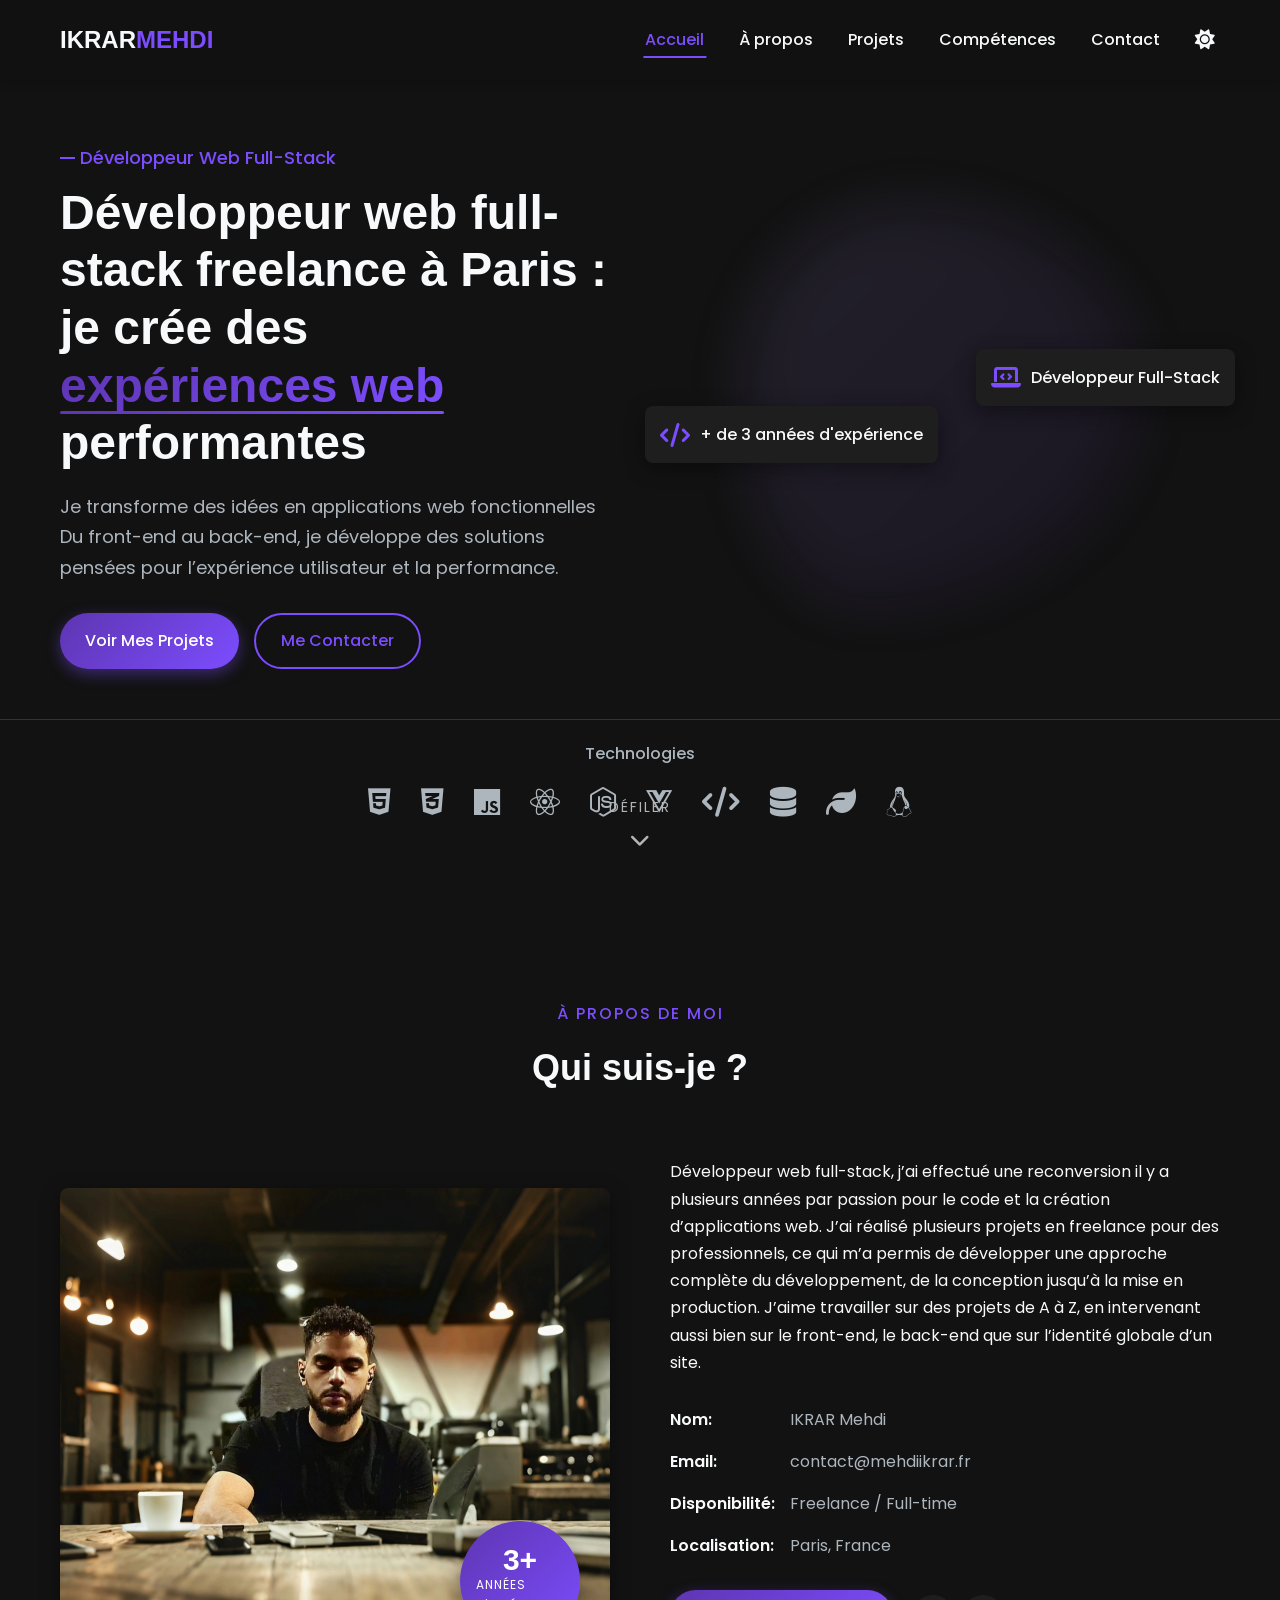
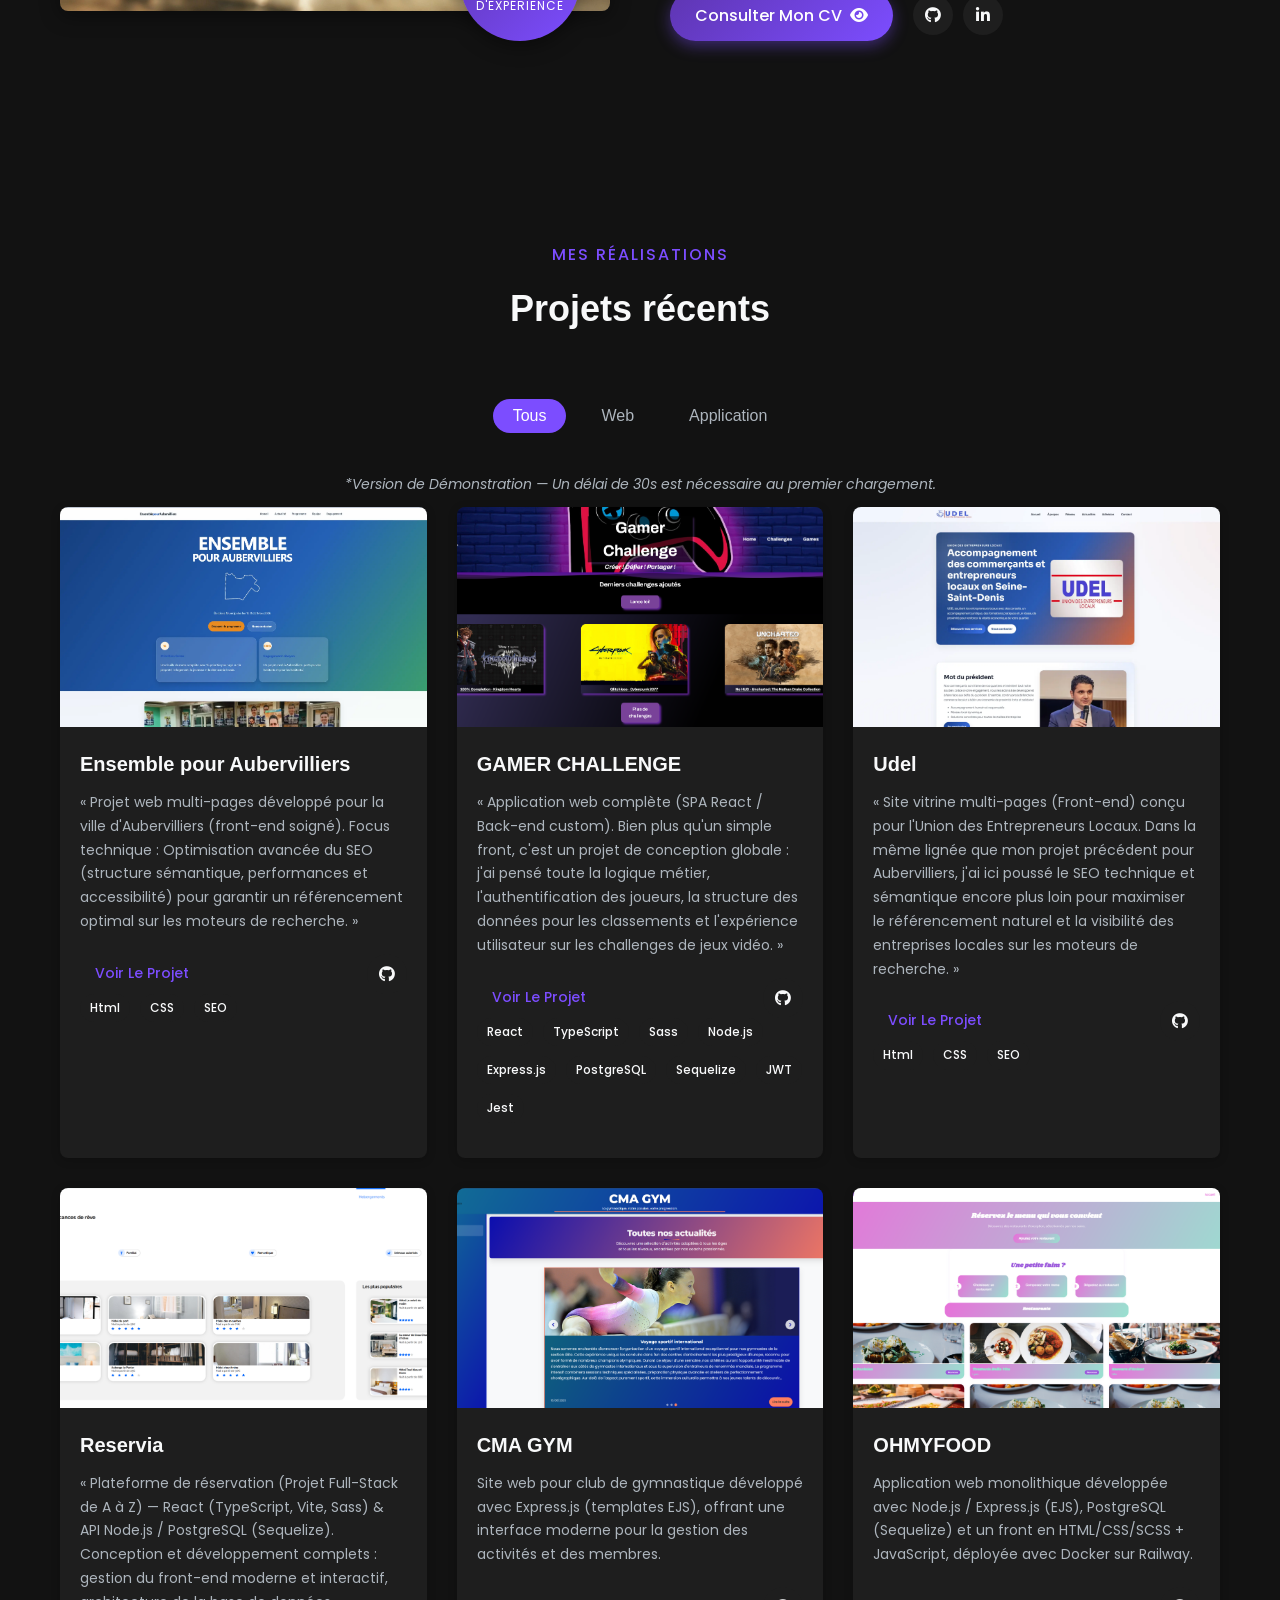
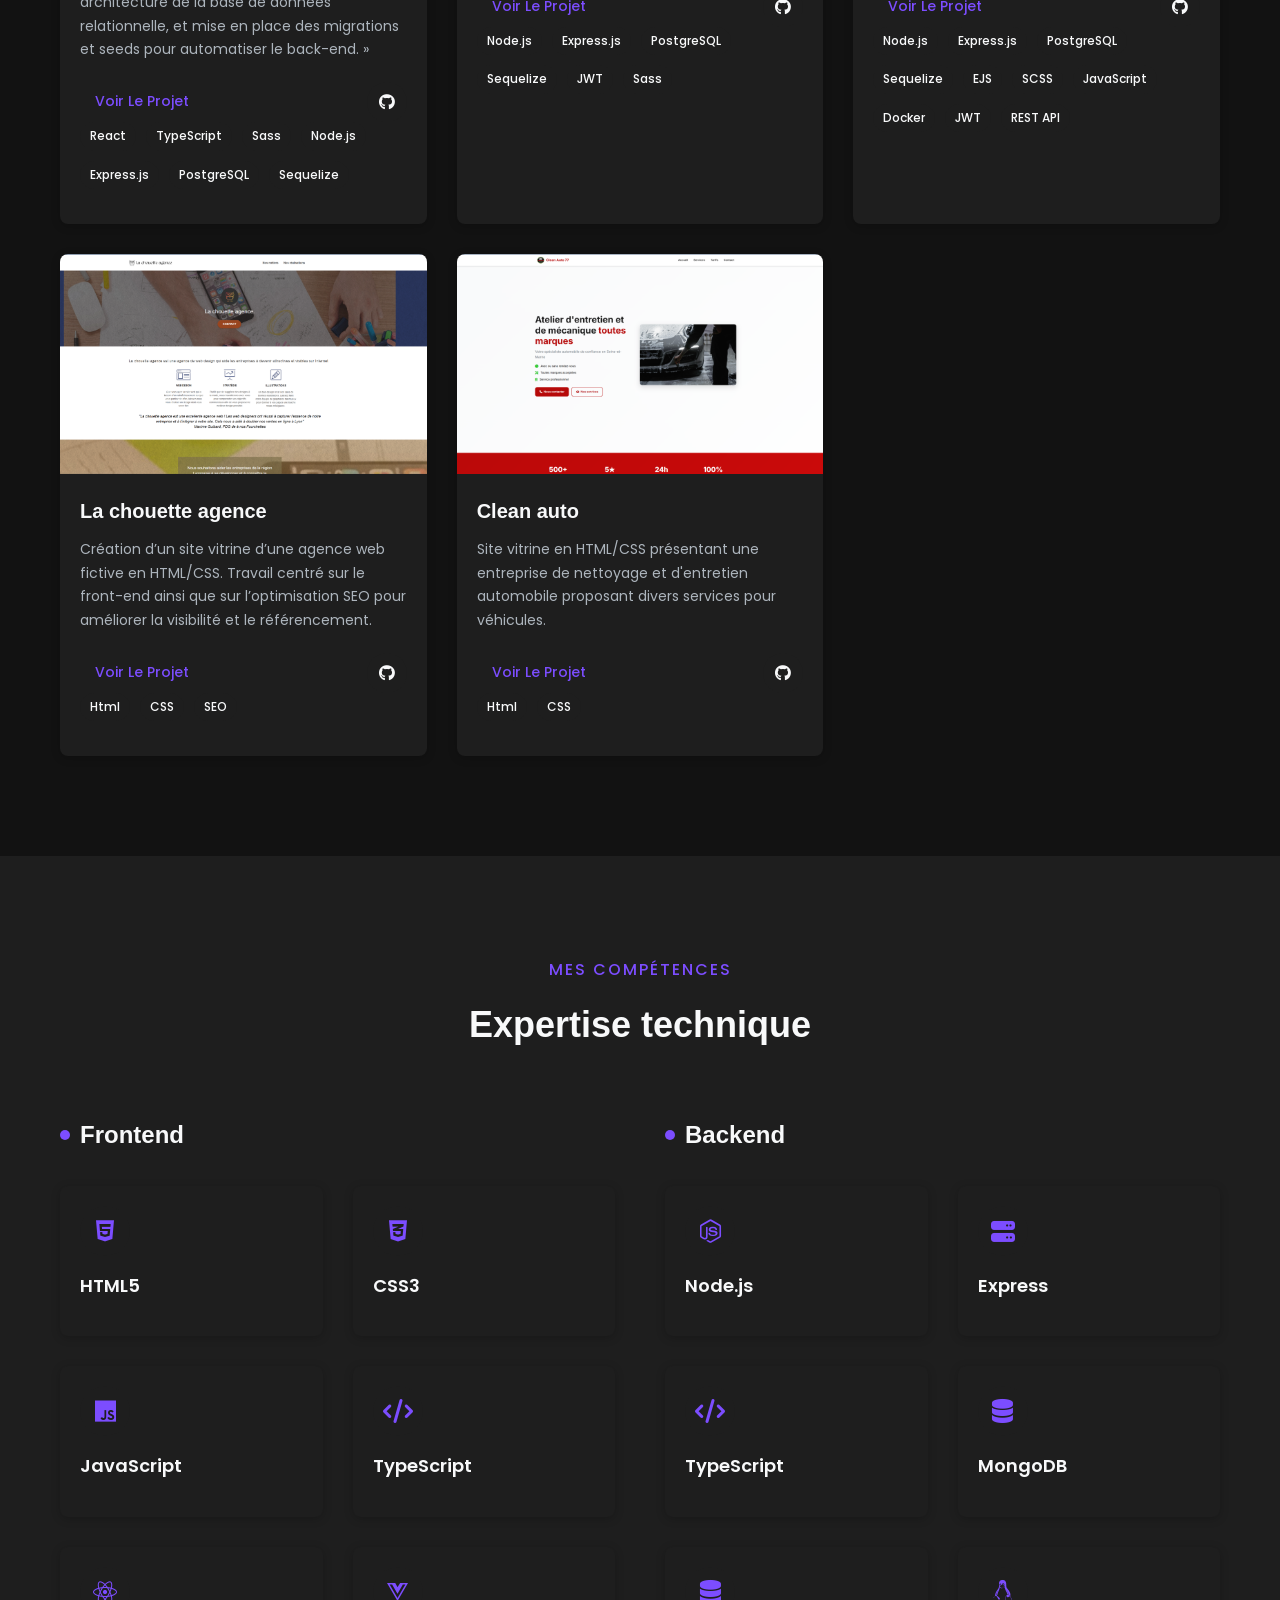
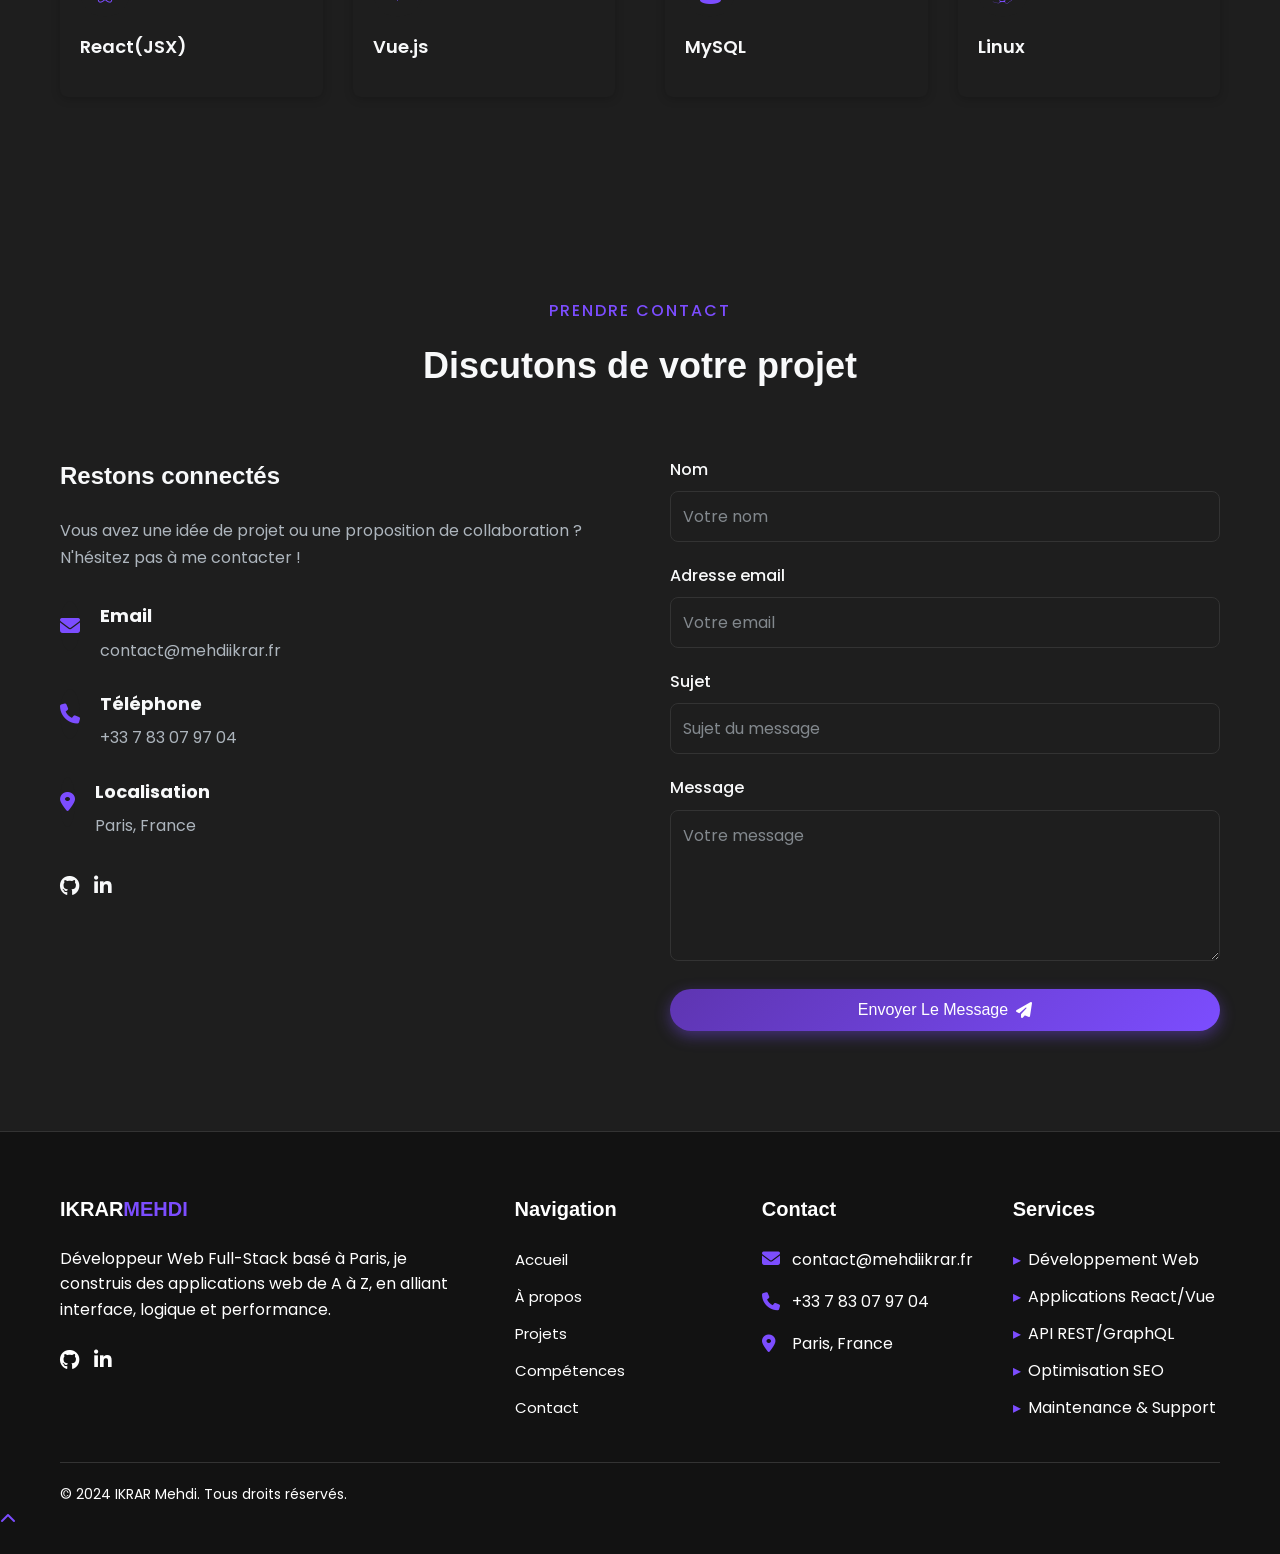
==== commit 4aa99cd6: "ajout description" ====
--- a/index.html
+++ b/index.html
@@ -267,7 +267,8 @@
                     <div class="project-content">
                         
                         <h3>Ensemble pour Aubervilliers</h3>
-                        <p>Site vitrine en HTML/CSS présentant un projet architectural pour la ville d'Aubervilliers.</p>
+                        <p>« Projet web multi-pages développé pour la ville d'Aubervilliers (front-end soigné).
+                            Focus technique : Optimisation avancée du SEO (structure sémantique, performances et accessibilité) pour garantir un référencement optimal sur les moteurs de recherche. »</p>
                         <div class="project-links">
                             <a href="https://www.ensemblepouraubervilliers.fr/" class="btn btn-sm">Voir le projet</a>
                             <a href="https://github.com/mehdi-ikrar/garage" class="project-link" title="Code source"><i class="fab fa-github"></i></a>
@@ -288,7 +289,8 @@
                     <div class="project-content">
                         
                         <h3>GAMER CHALLENGE</h3>
-                        <p>Plateforme SPA React connectée à une API où les joueurs peuvent s'inscrire, créer et participer à des challenges de jeux vidéo avec un système de classement et de récompenses.</p>
+                        <p>« Application web complète (SPA React / Back-end custom).
+                            Bien plus qu'un simple front, c'est un projet de conception globale : j'ai pensé toute la logique métier, l'authentification des joueurs, la structure des données pour les classements et l'expérience utilisateur sur les challenges de jeux vidéo. »</p>
                         <div class="project-links">
                             <a href="https://front-gamer-challenges-1.onrender.com/" class="btn btn-sm">Voir le projet</a>
                             <a href="https://github.com/mehdi-ikrar/front-gamer-challenges" class="project-link" title="Code source"><i class="fab fa-github"></i></a>
@@ -297,12 +299,13 @@
                         <div class="project-tags">
                             <span>React</span>
                             <span>TypeScript</span>
+                            <span>Sass</span>
                             <span>Node.js</span>
                             <span>Express.js</span>
                             <span>PostgreSQL</span>
                             <span>Sequelize</span>
                             <span>JWT</span>
-                            <span>Multer</span>
+                            <span>Jest</span>
                         </div>
                     </div>
                 </div>
@@ -314,7 +317,8 @@
                     <div class="project-content">
                         
                         <h3>Udel</h3>
-                        <p>Site vitrine en HTML/CSS présentant une entreprise de nettoyage et d'entretien automobile proposant divers services pour véhicules.</p>
+                        <p>« Site vitrine multi-pages (Front-end) conçu pour l'Union des Entrepreneurs Locaux.
+                            Dans la même lignée que mon projet précédent pour Aubervilliers, j'ai ici poussé le SEO technique et sémantique encore plus loin pour maximiser le référencement naturel et la visibilité des entreprises locales sur les moteurs de recherche. »</p>
                         <div class="project-links">
                             <a href="https://www.udel.fr" class="btn btn-sm">Voir le projet</a>
                             <a href="https://github.com/mehdi-ikrar/garage" class="project-link" title="Code source"><i class="fab fa-github"></i></a>
@@ -335,7 +339,8 @@
                     <div class="project-content">
                         
                         <h3>Reservia</h3>
-                        <p>Site vitrine fictif développé en HTML/CSS présentant une plateforme de réservation de chambres d'hôtel avec interface utilisateur intuitive et design responsive.</p>
+                        <p>« Plateforme de réservation (Projet Full-Stack de A à Z) — React (TypeScript, Vite, Sass) & API Node.js / PostgreSQL (Sequelize).
+                            Conception et développement complets : gestion du front-end moderne et interactif, architecture de la base de données relationnelle, et mise en place des migrations et seeds pour automatiser le back-end. »</p>
                         <div class="project-links">
                             <a href="https://reservia-front.onrender.com/" class="btn btn-sm">Voir le projet</a>
                             <a href="https://github.com/mehdi-ikrar/portfolio_reservia" class="project-link" title="Code source"><i class="fab fa-github"></i></a>
@@ -344,6 +349,7 @@
                         <div class="project-tags">
                             <span>React</span>
                             <span>TypeScript</span>
+                            <span>Sass</span>
                             <span>Node.js</span>
                             <span>Express.js</span>
                             <span>PostgreSQL</span>
@@ -373,9 +379,7 @@
                             <span>PostgreSQL</span>
                             <span>Sequelize</span>
                             <span>JWT</span>
-                            <span>Multer</span>
-                            <span>JavaScript</span>
-                            <span>HTML/CSS</span>
+                            <span>Sass</span>
                         </div>
                     </div>
                 </div>
@@ -403,9 +407,9 @@
                             <span>EJS</span>
                             <span>SCSS</span>
                             <span>JavaScript</span>
-                            <span>HTML/CSS</span>
                             <span>Docker</span>
-                            <span>Railway</span>
+                            <span>JWT</span>
+                            <span>REST API</span>
                         </div>
                     </div>
                 </div>
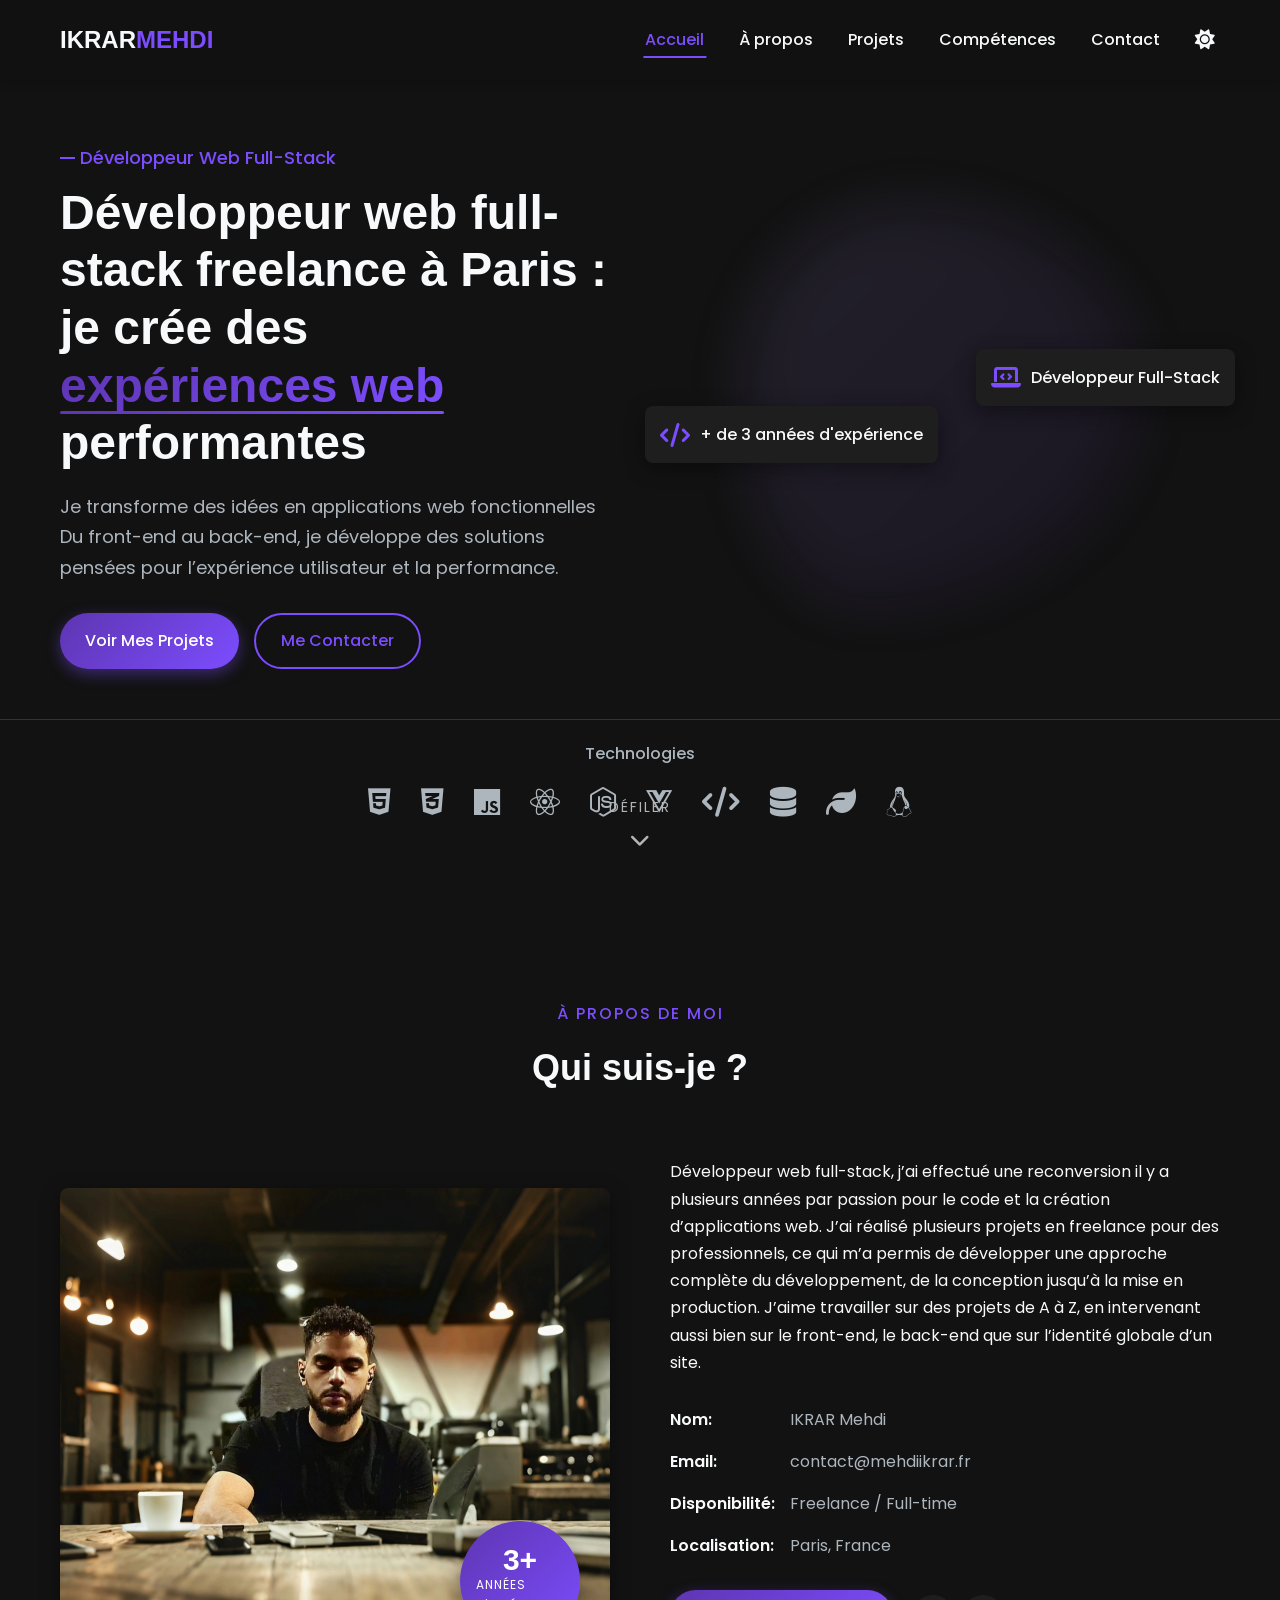
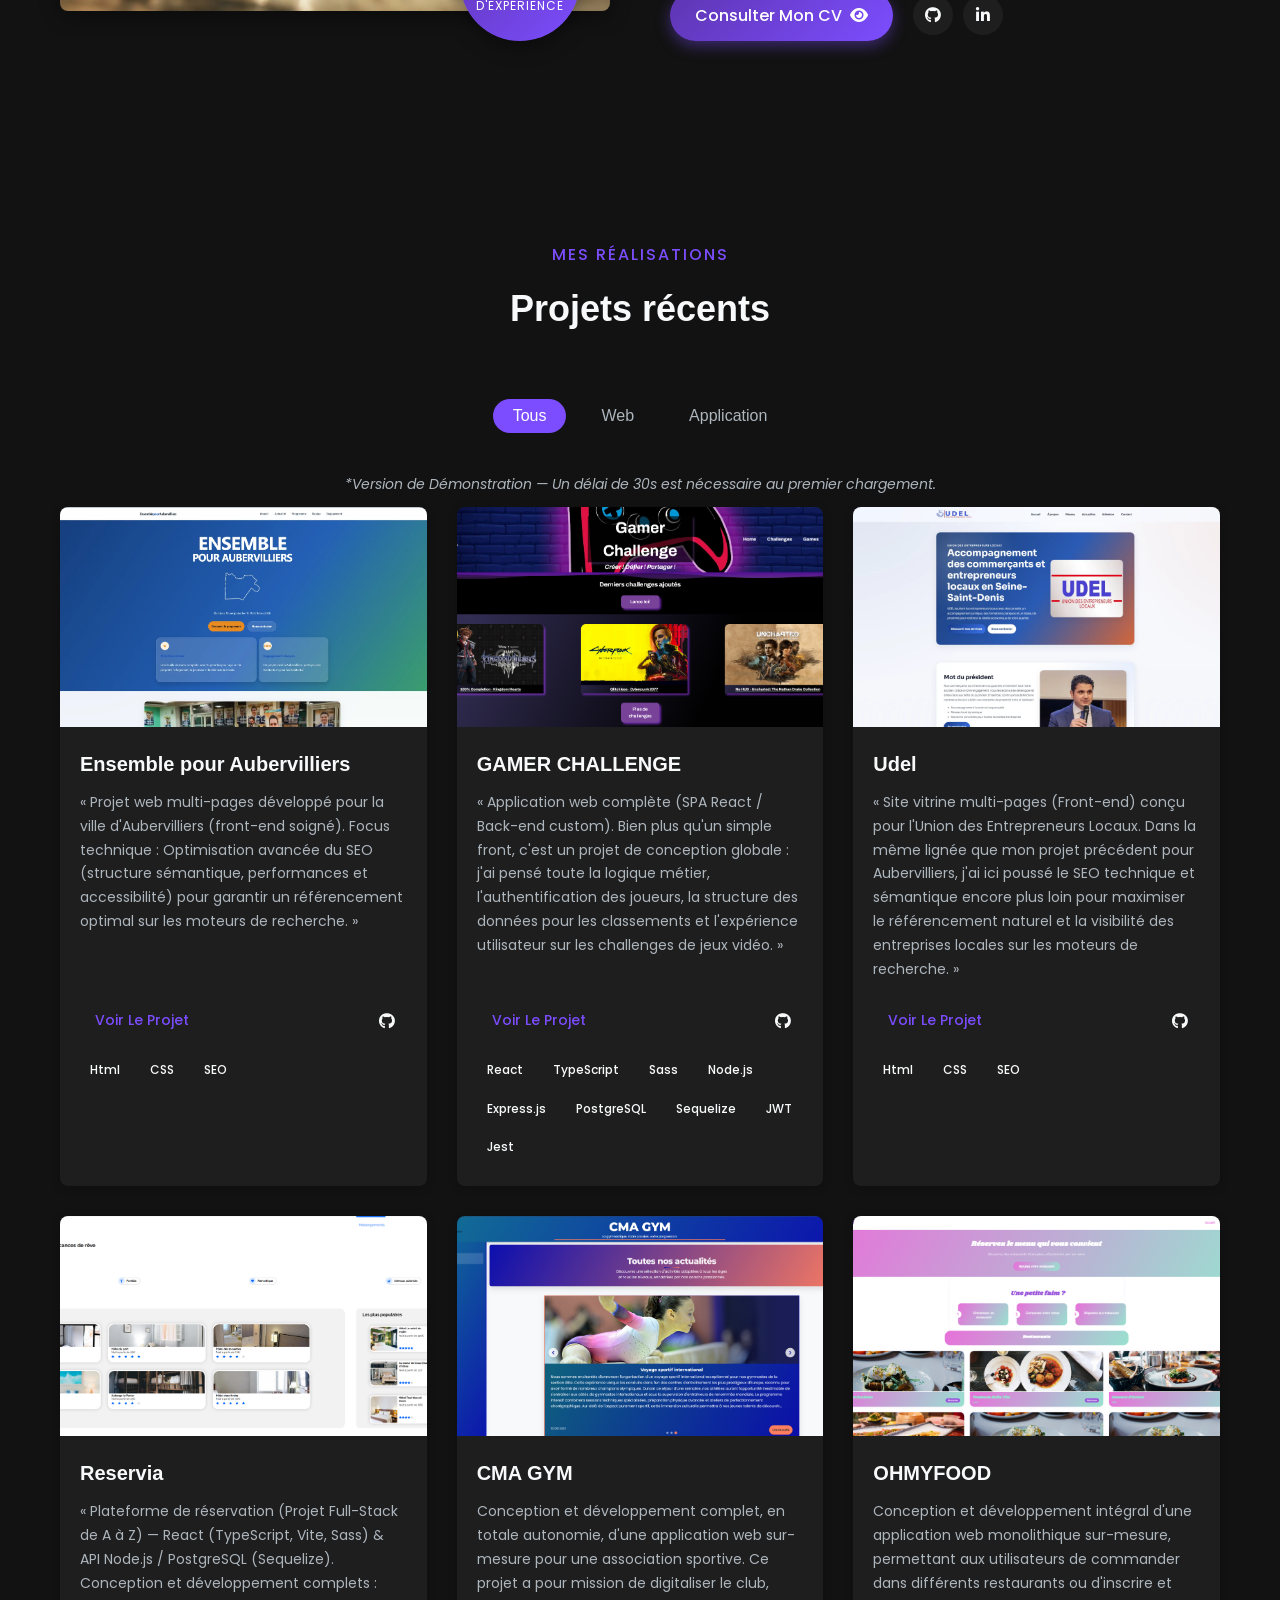
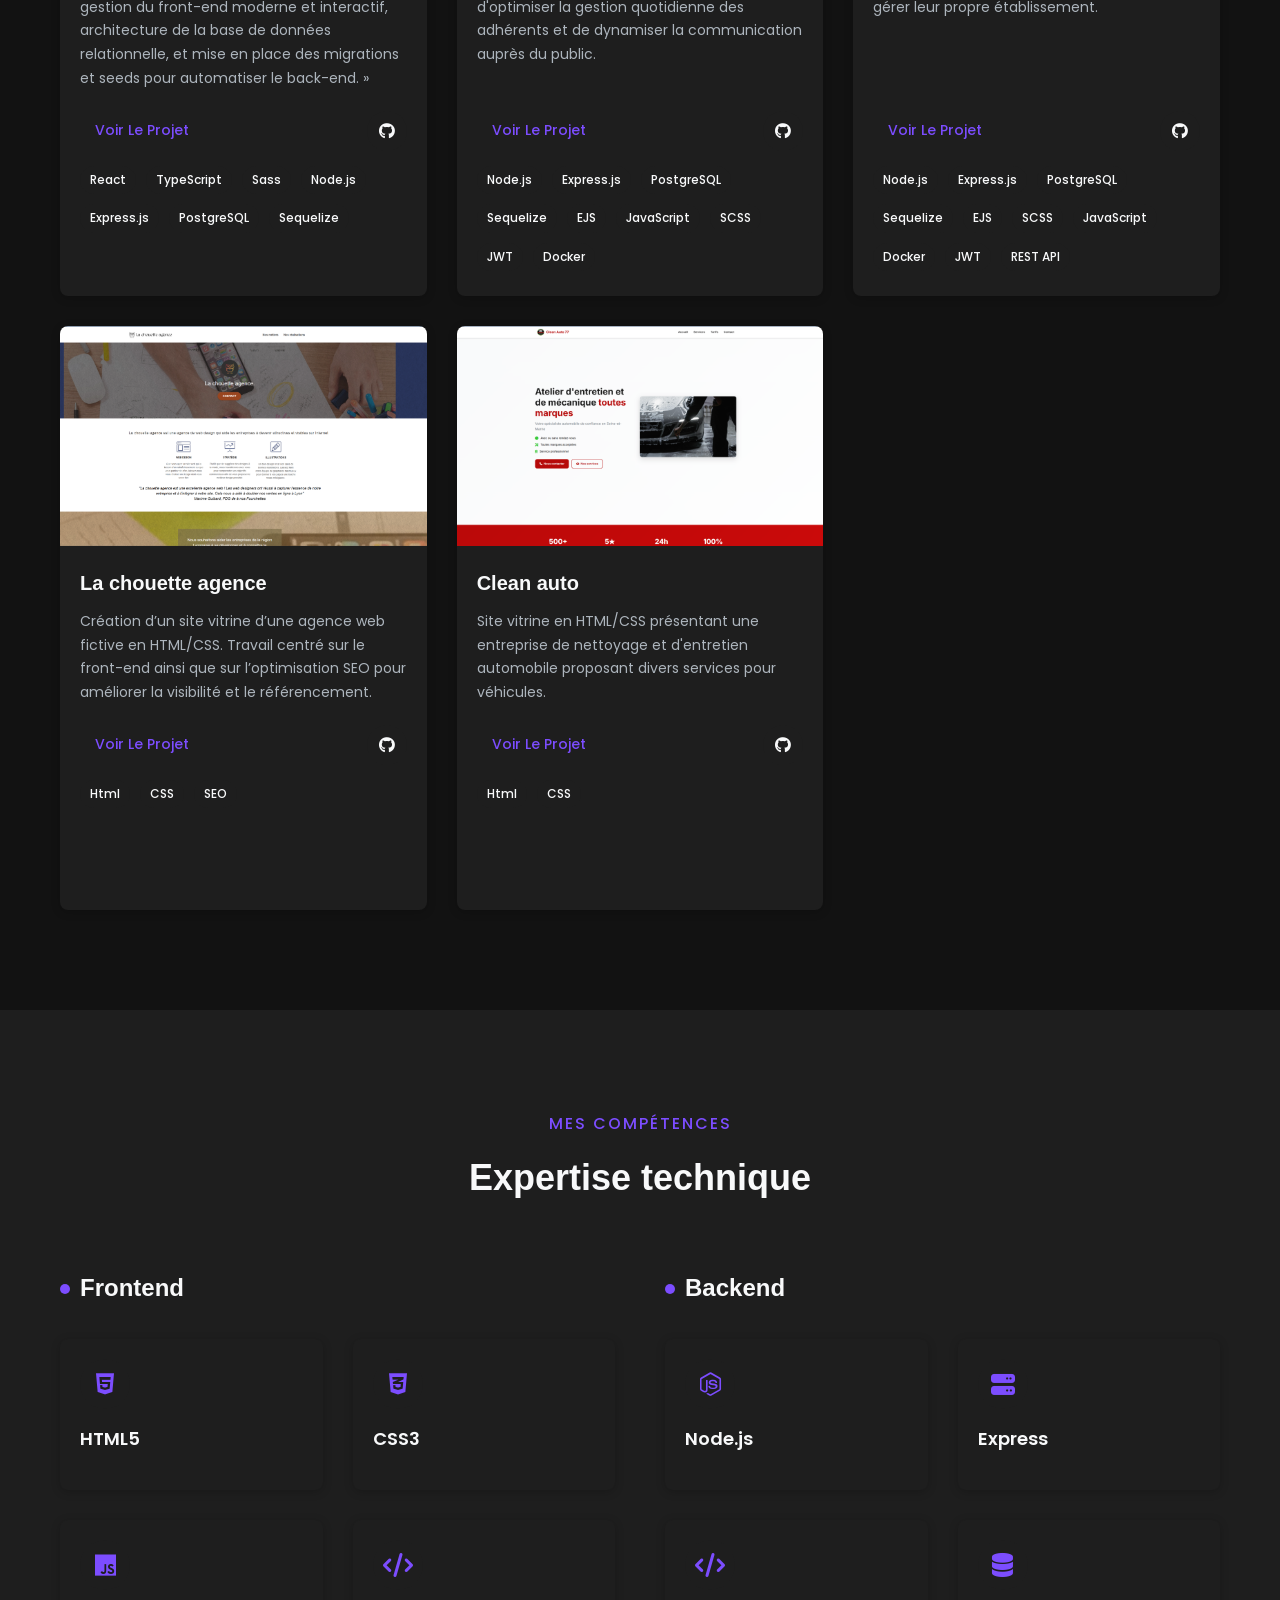
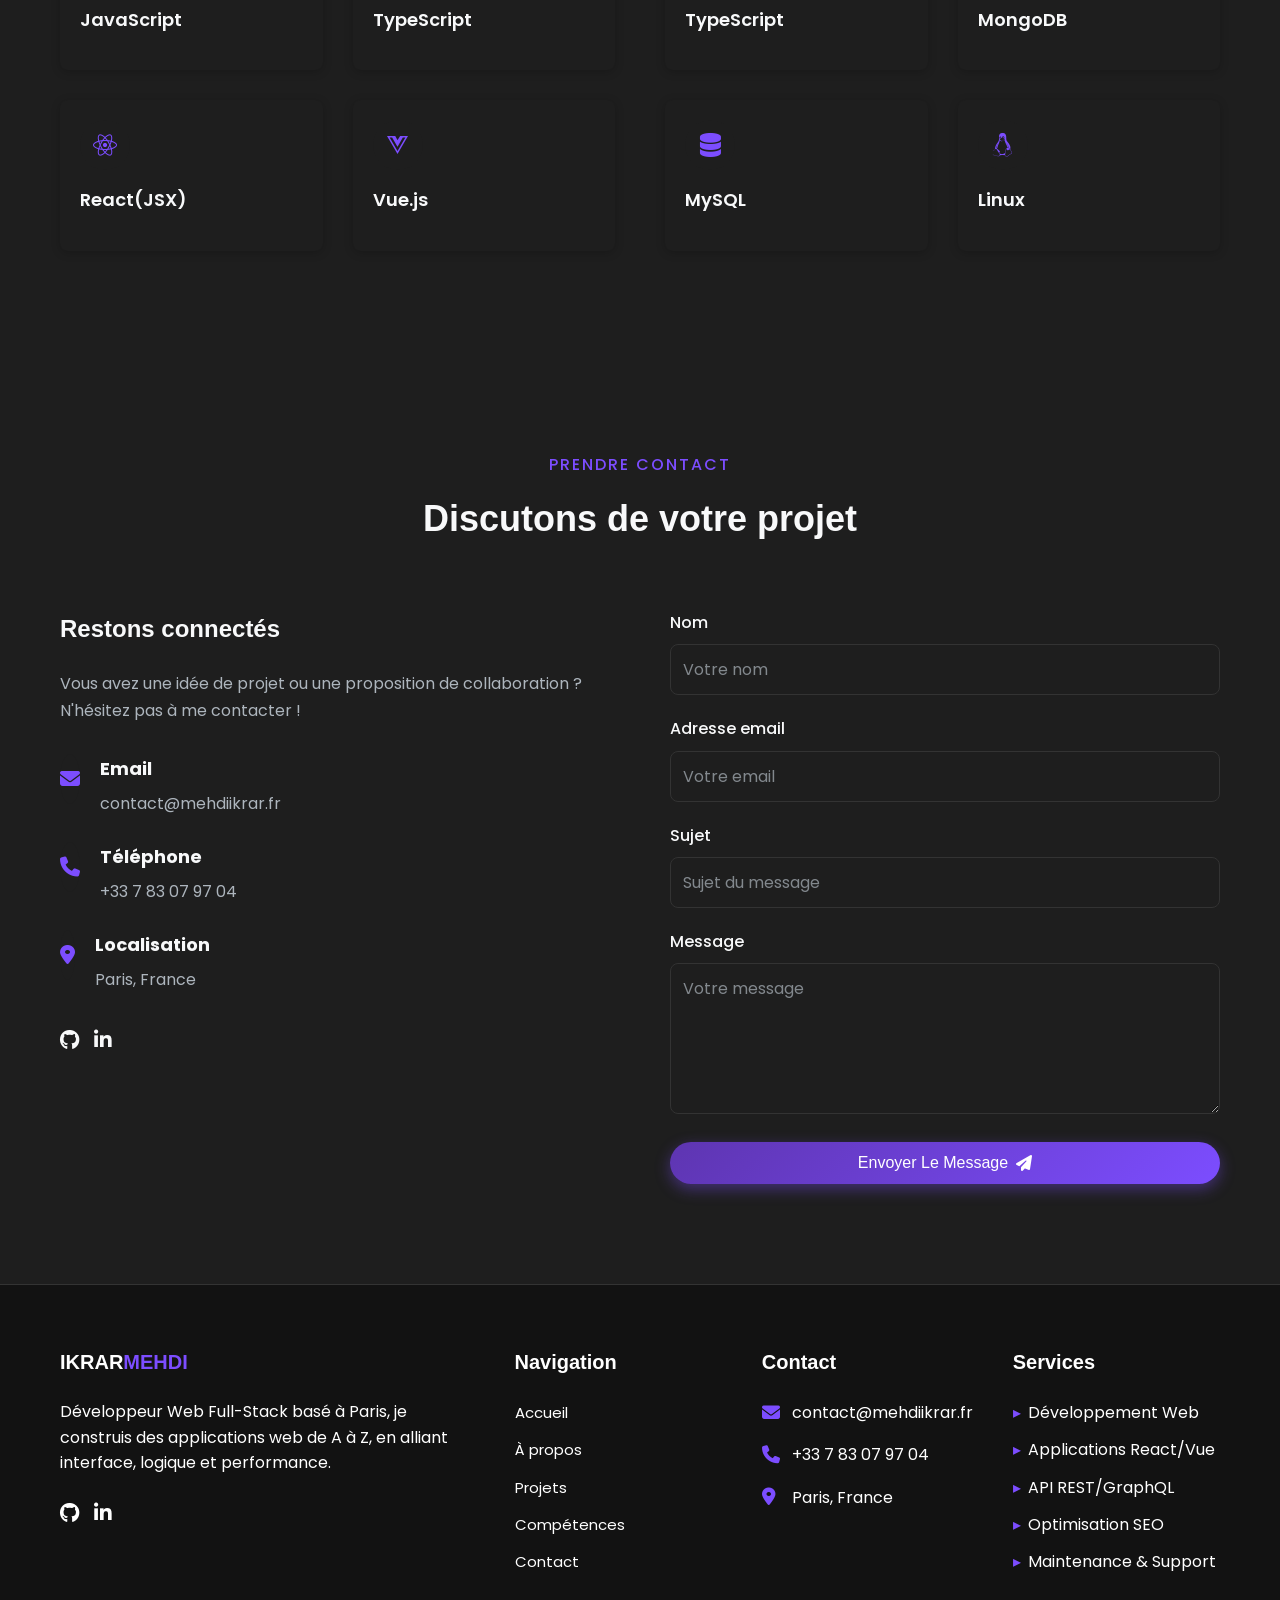
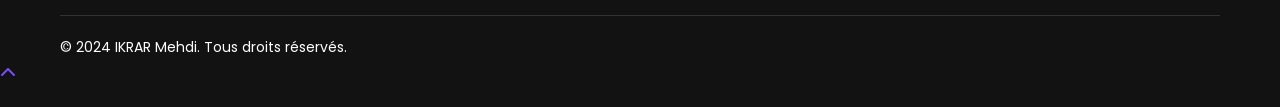
==== commit 9ff3bef6: "rectification description" ====
--- a/index.html
+++ b/index.html
@@ -367,7 +367,7 @@
                     <div class="project-content">
                         
                         <h3>CMA GYM</h3>
-                        <p>Site web pour club de gymnastique développé avec Express.js (templates EJS), offrant une interface moderne pour la gestion des activités et des membres.</p>
+                        <p>Conception et développement complet, en totale autonomie, d'une application web sur-mesure pour une association sportive. Ce projet a pour mission de digitaliser le club, d'optimiser la gestion quotidienne des adhérents et de dynamiser la communication auprès du public.</p>
                         <div class="project-links">
                             <a href="https://cma-gym-perso.onrender.com/" class="btn btn-sm">Voir le projet</a>
                             <a href="https://github.com/mehdi-ikrar/cma_gym_perso" class="project-link" title="Code source"><i class="fab fa-github"></i></a>
@@ -378,8 +378,11 @@
                             <span>Express.js</span>
                             <span>PostgreSQL</span>
                             <span>Sequelize</span>
+                            <span>EJS</span>
+                            <span>JavaScript</span>
+                            <span>SCSS</span>
                             <span>JWT</span>
-                            <span>Sass</span>
+                            <span>Docker</span>
                         </div>
                     </div>
                 </div>
@@ -393,7 +396,7 @@
                     <div class="project-content">
                         
                         <h3>OHMYFOOD</h3>
-                        <p>Application web monolithique développée avec Node.js / Express.js (EJS), PostgreSQL (Sequelize) et un front en HTML/CSS/SCSS + JavaScript, déployée avec Docker sur Railway.</p>
+                        <p>Conception et développement intégral d'une application web monolithique sur-mesure, permettant aux utilisateurs de commander dans différents restaurants ou d'inscrire et gérer leur propre établissement.</p>
                         <div class="project-links">
                             <a href="https://ohmyfood2-0.onrender.com/" class="btn btn-sm">Voir le projet</a>
                             <a href="https://github.com/mehdi-ikrar/ohmyfood2.0" class="project-link" title="Code source"><i class="fab fa-github"></i></a>
--- a/assets/css/style.css
+++ b/assets/css/style.css
@@ -435,15 +435,17 @@
     overflow: hidden;
     box-shadow: var(--shadow-sm);
     transition: var(--transition);
+    display: flex;
+    flex-direction: column;
 }
 .project-card:hover { transform: translateY(-10px) scale(1.03) !important; box-shadow: var(--shadow-lg); }
 .project-img { position: relative; overflow: hidden; height: 220px; }
 .project-img img { width: 100%; height: 100%; object-fit: cover; transition: var(--transition); }
-.project-content { padding: 2rem; }
+.project-content { padding: 2rem; flex: 1; display: flex; flex-direction: column; }
 .project-content h3 { font-size: 2rem; margin-bottom: 1rem; font-family: var(--font-family-heading); }
 .project-content p { color: var(--text-color-light); margin-bottom: 2rem; font-size: 1.4rem; }
-.project-links { display: flex; align-items: center; justify-content: space-between; }
-.project-tags { display: flex; flex-wrap: wrap; gap: 1rem; margin-bottom: 1.5rem; }
+.project-links { display: flex; align-items: center; justify-content: space-between; margin-top: auto; padding-bottom: 1.5rem; }
+.project-tags { display: flex; flex-wrap: wrap; align-content: flex-start; gap: 1rem; min-height: 11rem; }
 .project-tags span {
     background: var(--bg-color-light);
     color: var(--text-color);
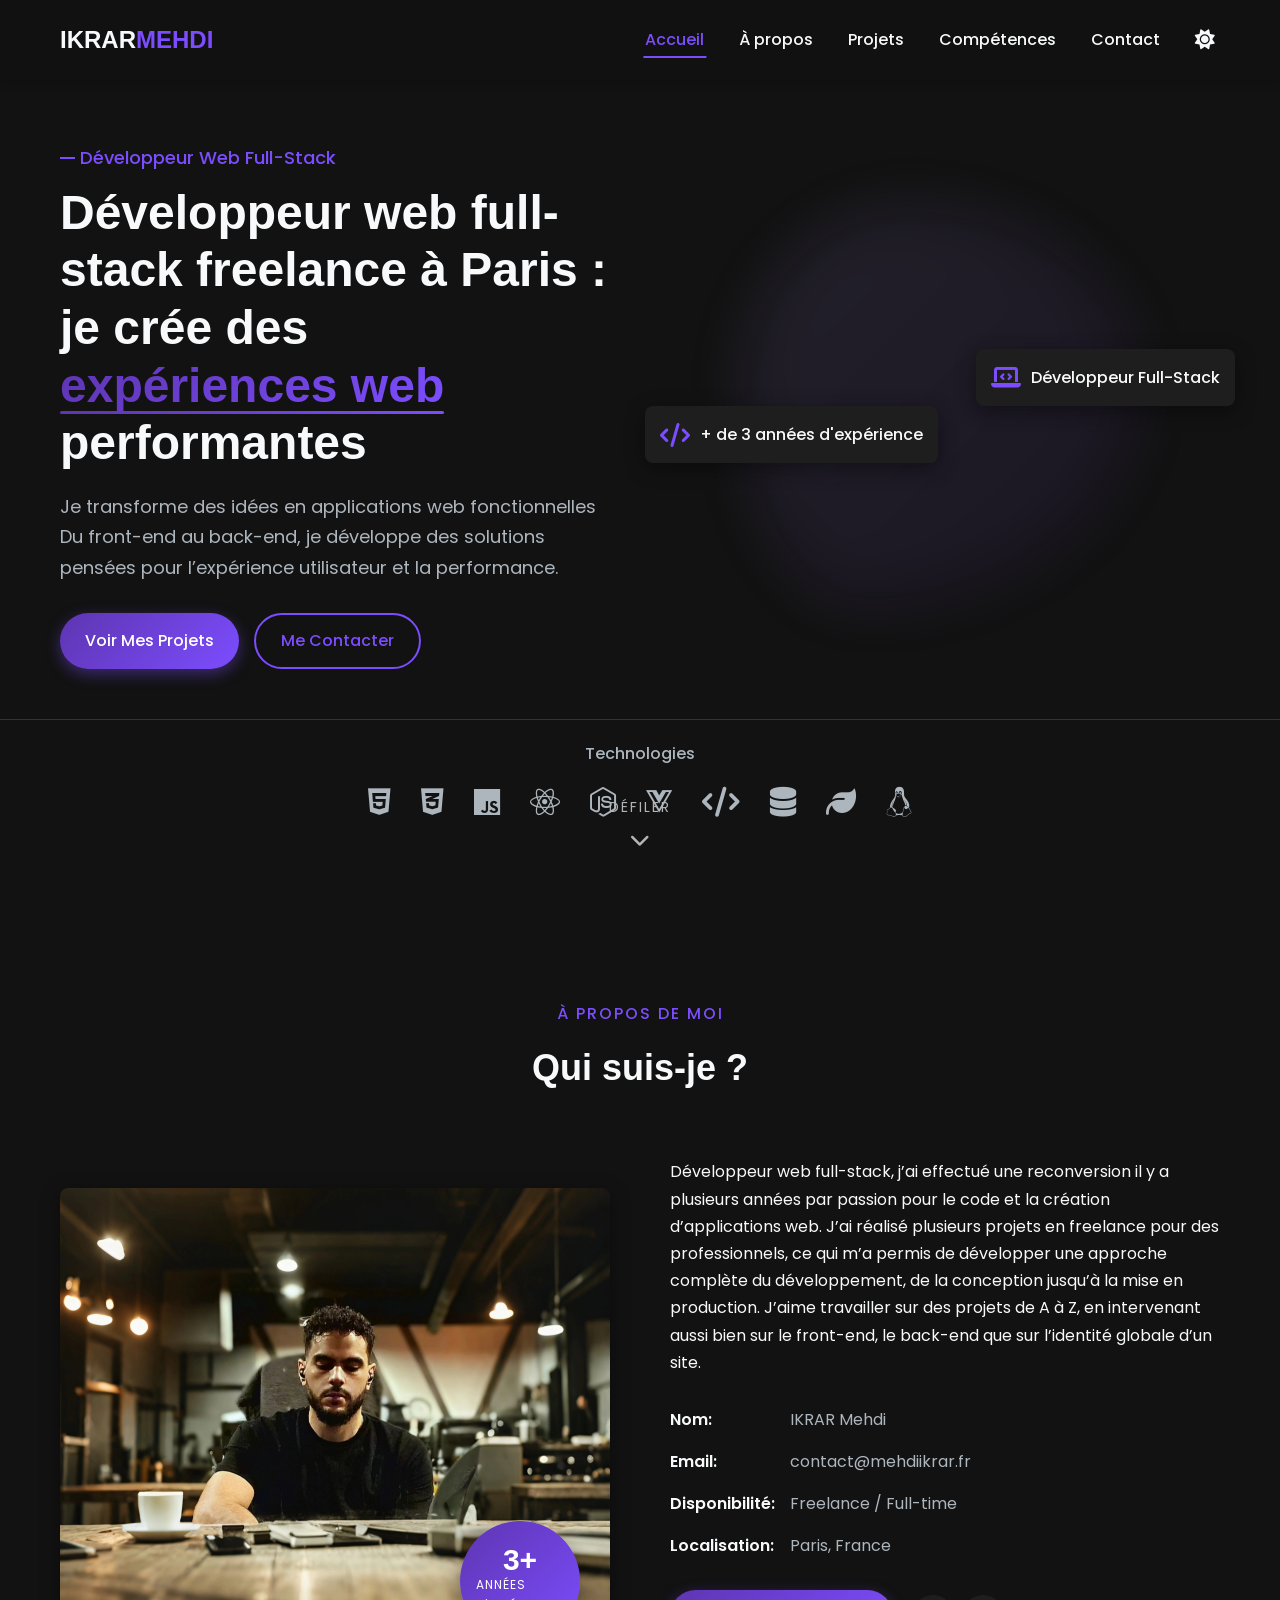
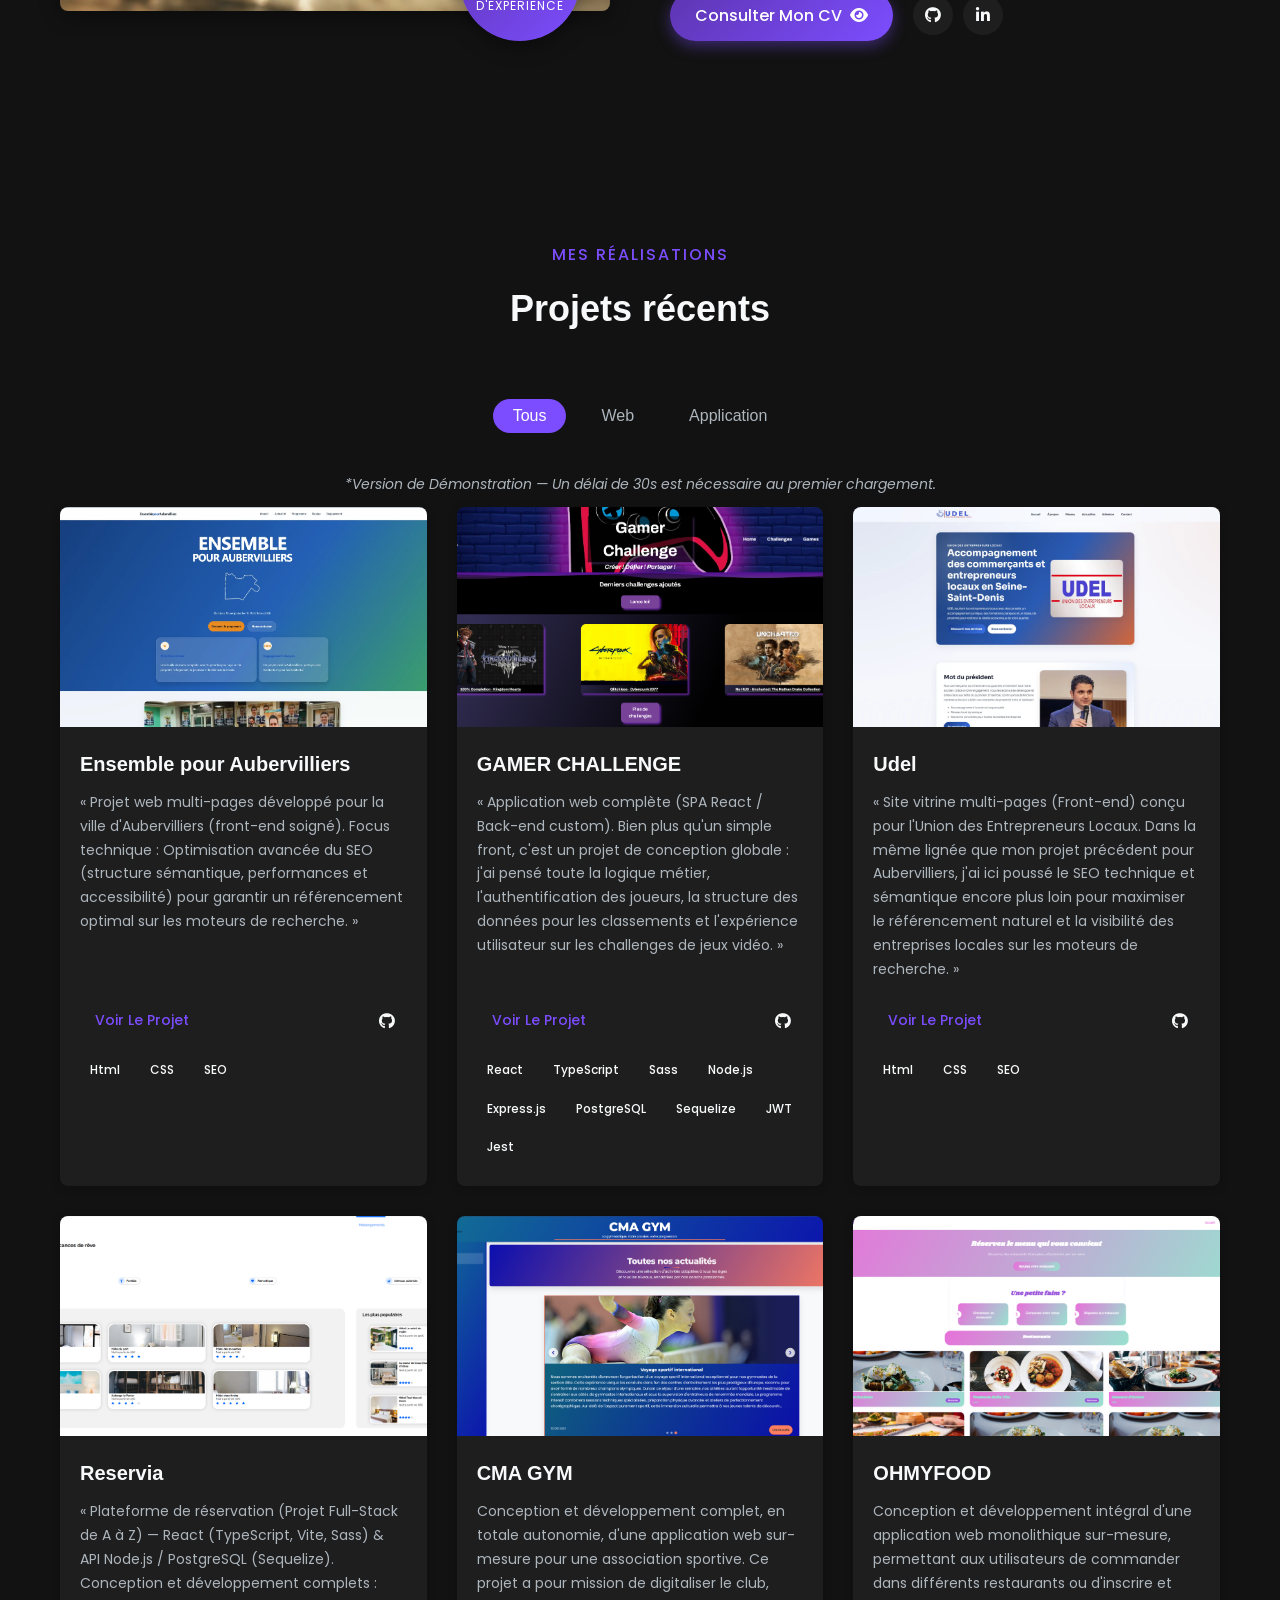
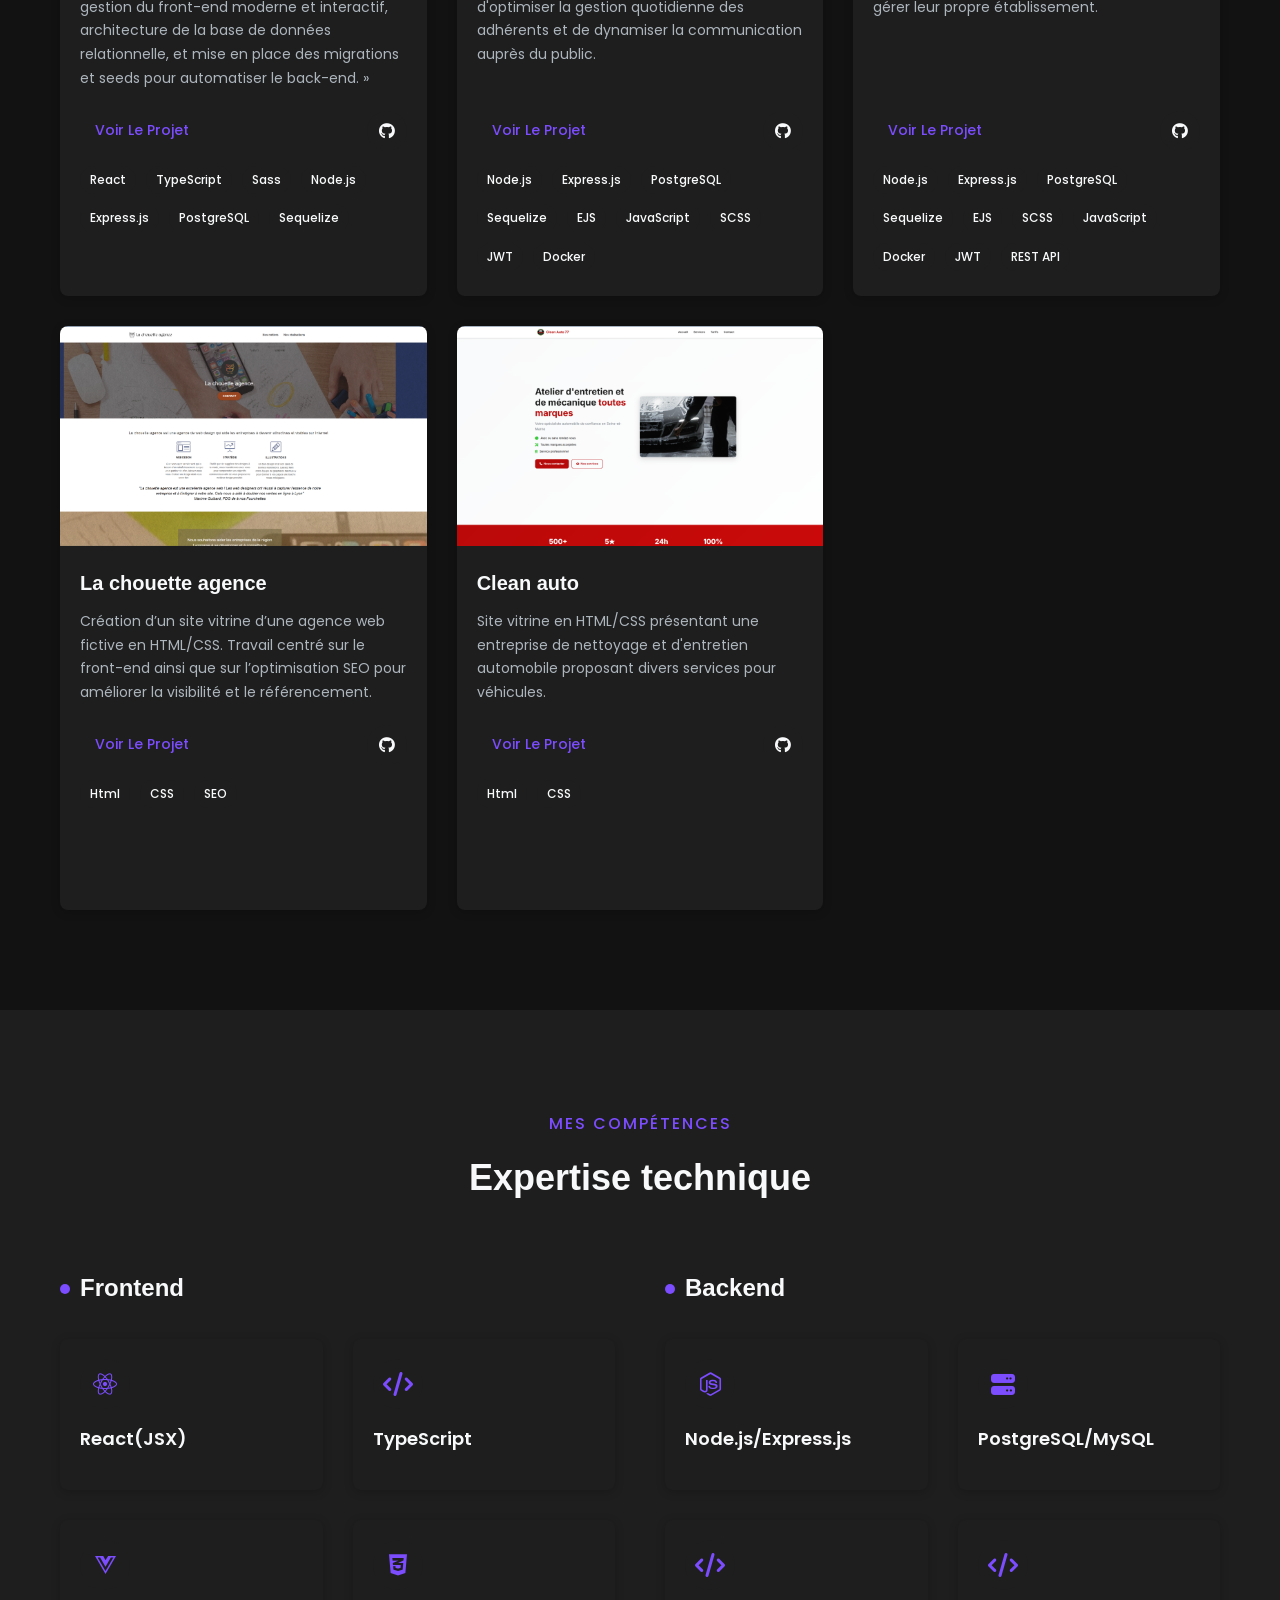
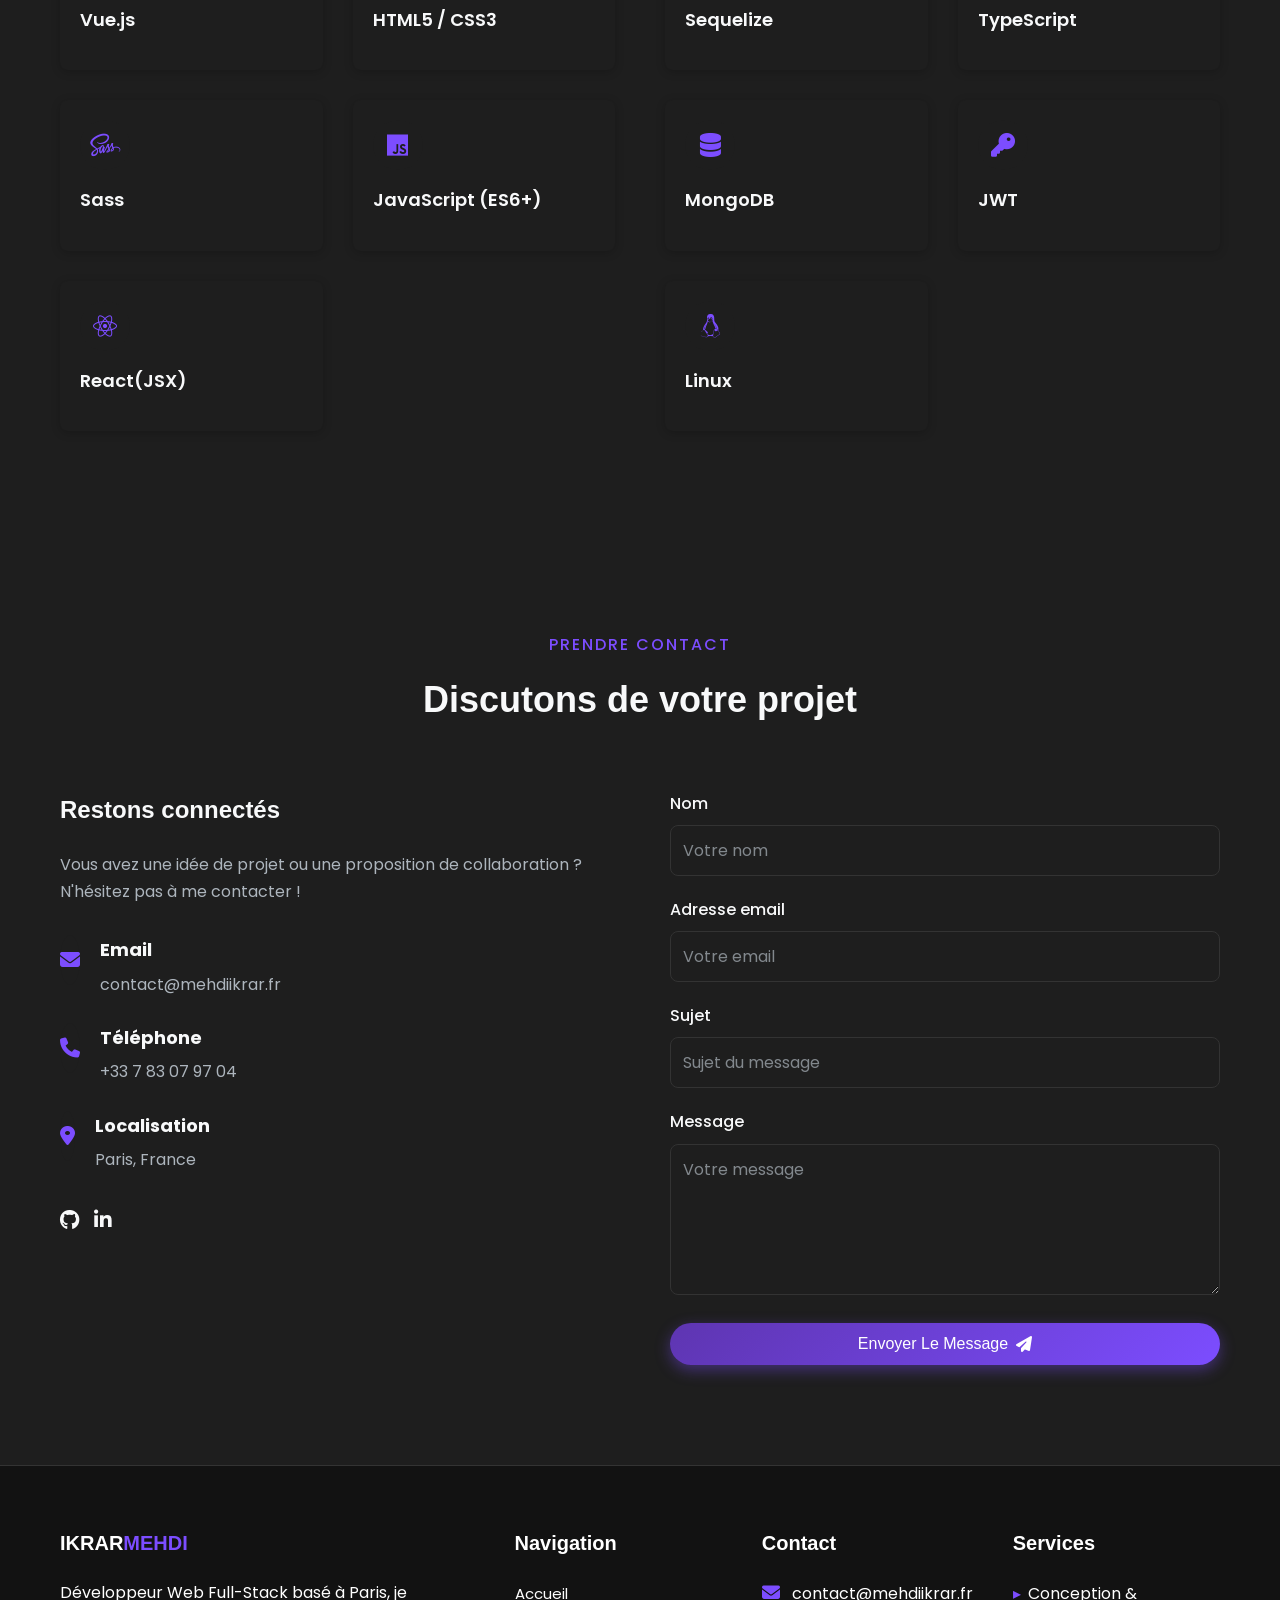
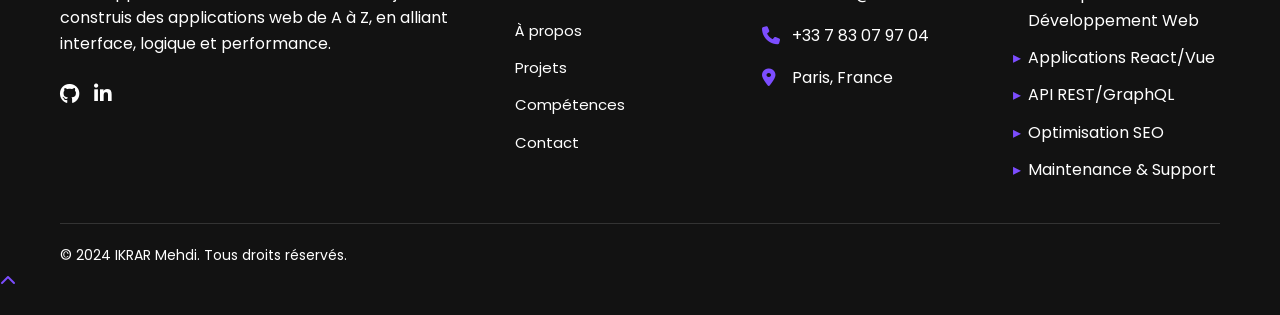
==== commit 617be972: "mise à jour des compétences techniques dans le portfolio" ====
--- a/index.html
+++ b/index.html
@@ -480,41 +480,48 @@
                 <div class="skills-category" data-aos="fade-up" data-aos-delay="200">
                     <h3>Frontend</h3>
                     <div class="skills-grid">
-                        <div class="skill-item">
-                            <div class="skill-icon"><i class="fab fa-html5"></i></div>
-                            <h4>HTML5</h4>
-                           
-                        </div>
-                        <div class="skill-item">
-                            <div class="skill-icon"><i class="fab fa-css3-alt"></i></div>
-                            <h4>CSS3</h4>
-                           
-                            
-                        </div>
-                        <div class="skill-item">
-                            <div class="skill-icon"><i class="fab fa-js"></i></div>
-                            <h4>JavaScript</h4>
-                           
-                            
-                        </div>
+
+
+                         <div class="skill-item">
+                            <div class="skill-icon"><i class="fab fa-react"></i></div>
+                            <h4>React(JSX)</h4>
+
+                        </div>
+
                         <div class="skill-item">
                             <div class="skill-icon"><i class="fas fa-code"></i></div>
                             <h4>TypeScript</h4>
                             
-                            
-                        </div>
+                        </div>
+
+                        <div class="skill-item">
+                            <div class="skill-icon"><i class="fab fa-vuejs"></i></div>
+                            <h4>Vue.js</h4>
+                        </div>
+
+                        <div class="skill-item">
+                            <div class="skill-icon"><i class="fab fa-css3-alt"></i></div>
+                            <h4>HTML5 / CSS3</h4>
+                           
+                            
+                        </div>
+                        <div class="skill-item">
+                            <div class="skill-icon"><i class="fab fa-sass"></i></div>
+                            <h4>Sass</h4>
+                        </div>
+                        <div class="skill-item">
+                            <div class="skill-icon"><i class="fab fa-js"></i></div>
+                            <h4>JavaScript (ES6+)</h4>
+                           
+                            
+                        </div>
+
                         <div class="skill-item">
                             <div class="skill-icon"><i class="fab fa-react"></i></div>
                             <h4>React(JSX)</h4>
-                           
-                            
-                        </div>
-                        <div class="skill-item">
-                            <div class="skill-icon"><i class="fab fa-vuejs"></i></div>
-                            <h4>Vue.js</h4>
-                            
-                            
-                        </div>
+
+                        </div>
+
                     </div>
                 </div>
                 
@@ -523,33 +530,40 @@
                     <div class="skills-grid">
                         <div class="skill-item">
                             <div class="skill-icon"><i class="fab fa-node-js"></i></div>
-                            <h4>Node.js</h4>
-                            
-                            
-                        </div>
+                            <h4>Node.js/Express.js</h4>
+                            
+                            
+                        </div>
+
                         <div class="skill-item">
                             <div class="skill-icon"><i class="fas fa-server"></i></div>
-                            <h4>Express</h4>
-                            
-                            
-                        </div>
+                            <h4>PostgreSQL/MySQL</h4>
+
+                        </div>
+                        <div class="skill-item">
+                            <div class="skill-icon"><i class="fas fa-code"></i></div>
+                            <h4>Sequelize</h4> 
+                        </div>
+
+
                         <div class="skill-item">
                             <div class="skill-icon"><i class="fas fa-code"></i></div>
                             <h4>TypeScript</h4>
                             
-                            
+
                         </div>
                         <div class="skill-item">
                             <div class="skill-icon"><i class="fas fa-database"></i></div>
                             <h4>MongoDB</h4>
-                           
-                            
-                        </div>
-                        <div class="skill-item">
-                            <div class="skill-icon"><i class="fas fa-database"></i></div>
-                            <h4>MySQL</h4>
-                           
-                        </div>
+
+                        </div>
+
+
+                        <div class="skill-item">
+                            <div class="skill-icon"><i class="fas fa-key"></i></div>
+                            <h4>JWT</h4>
+                        </div>
+
                         <div class="skill-item">
                             <div class="skill-icon"><i class="fab fa-linux"></i></div>
                             <h4>Linux</h4>
@@ -679,7 +693,7 @@
                 <div class="footer-section footer-services">
                     <h3>Services</h3>
                     <ul>
-                        <li>Développement Web</li>
+                        <li>Conception & Développement Web</li>
                         <li>Applications React/Vue</li>
                         <li>API REST/GraphQL</li>
                         <li>Optimisation SEO</li>
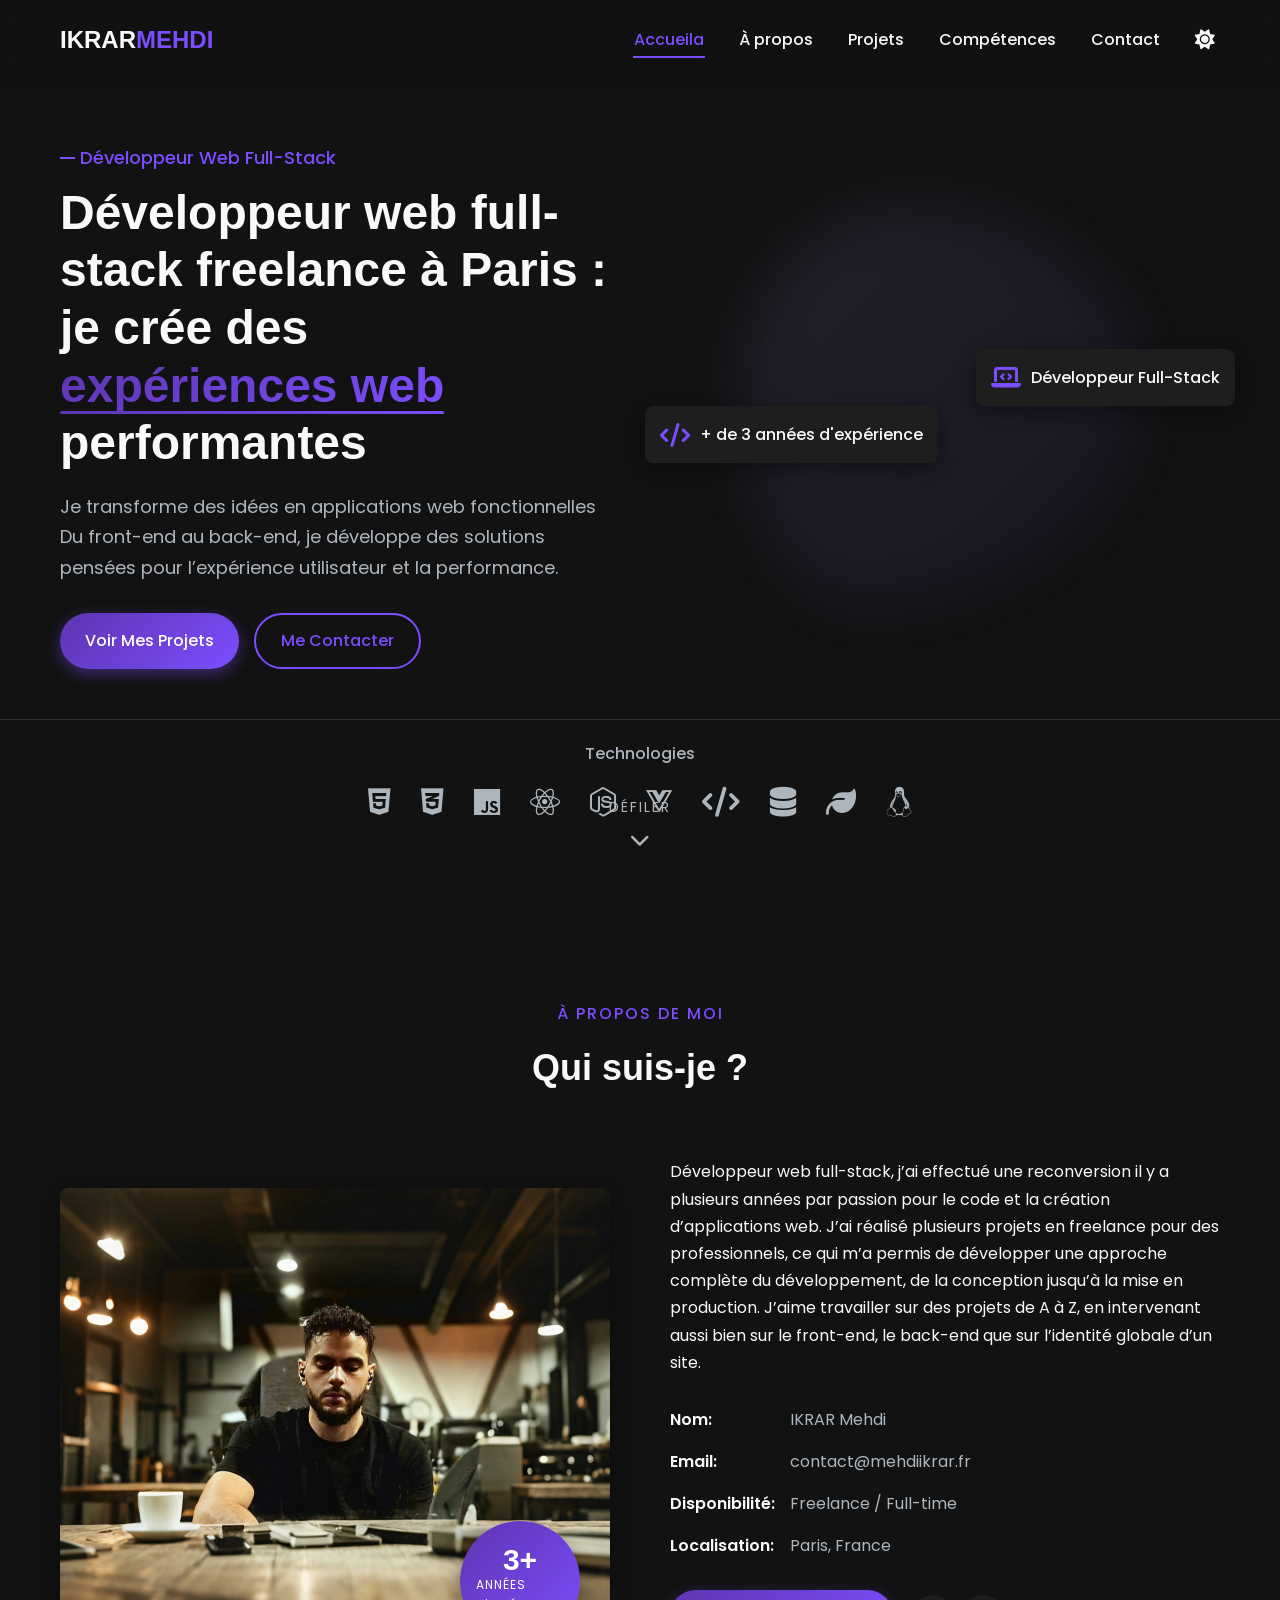
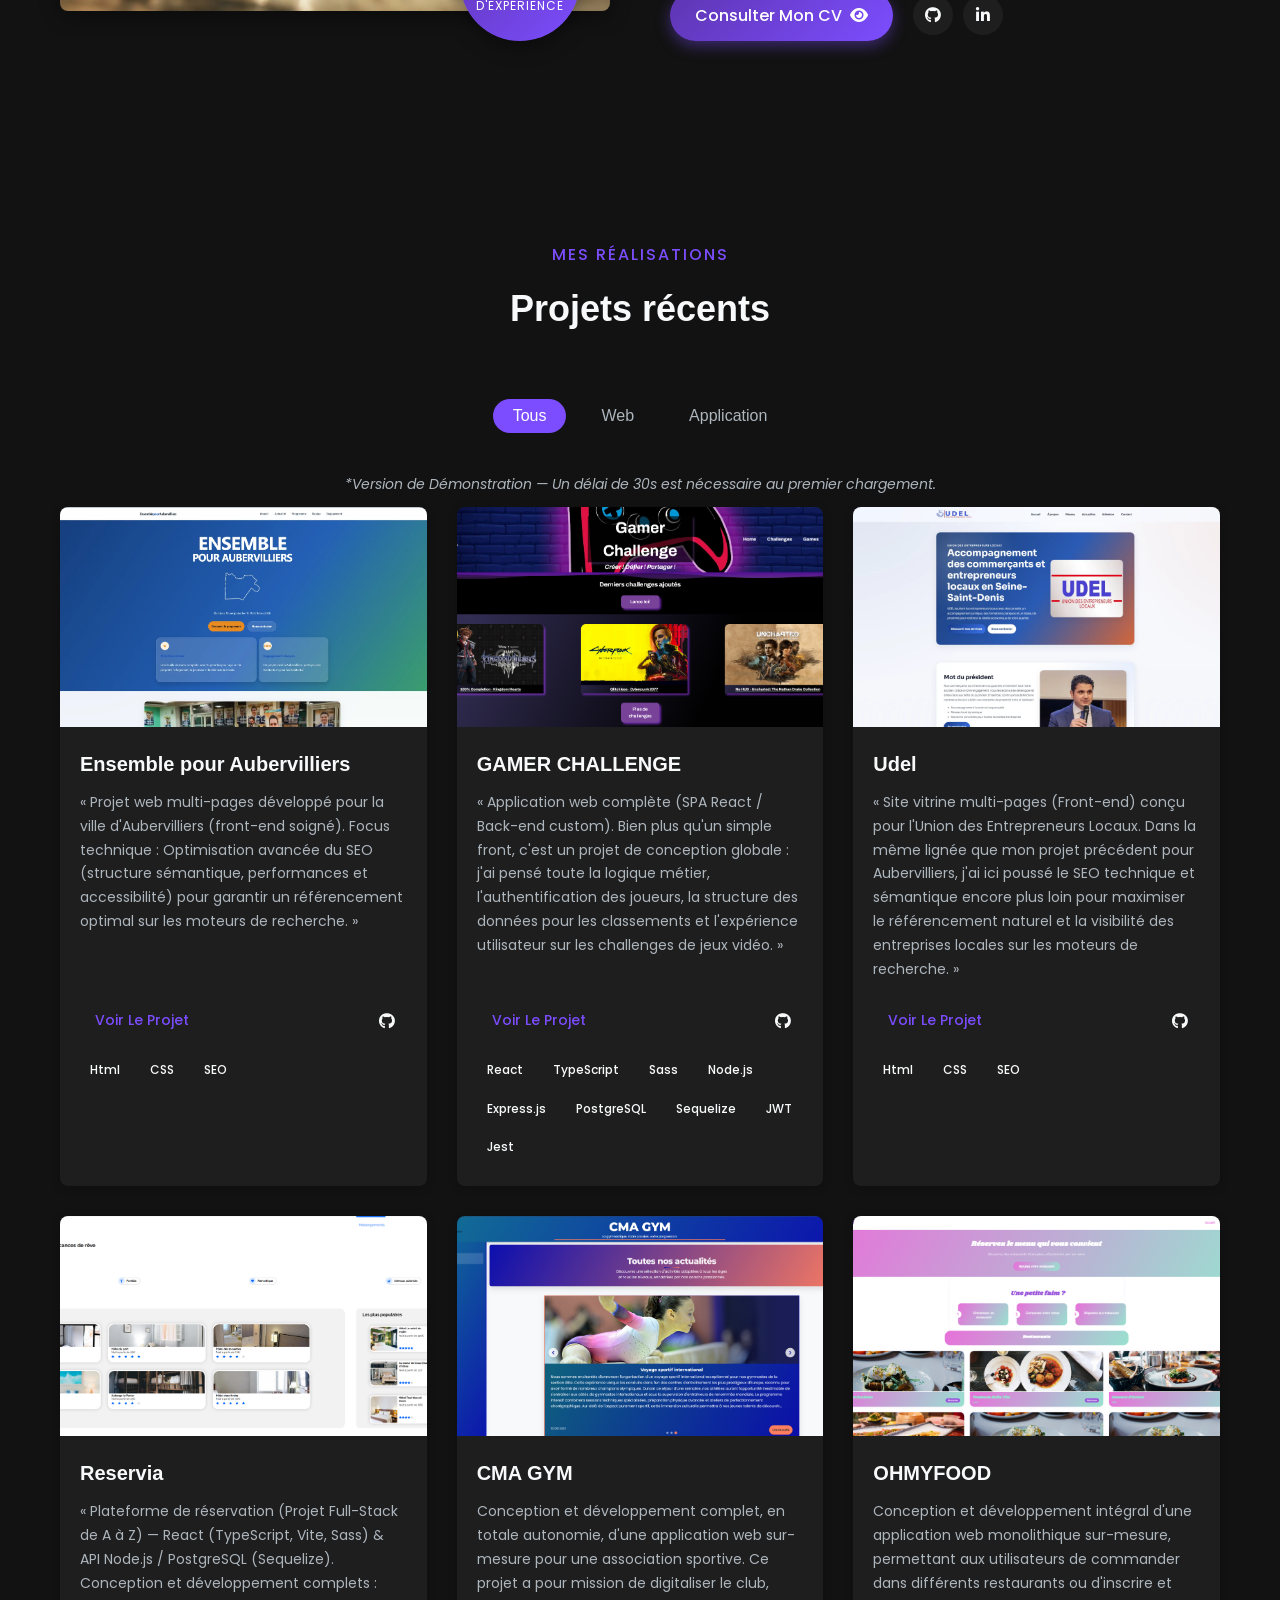
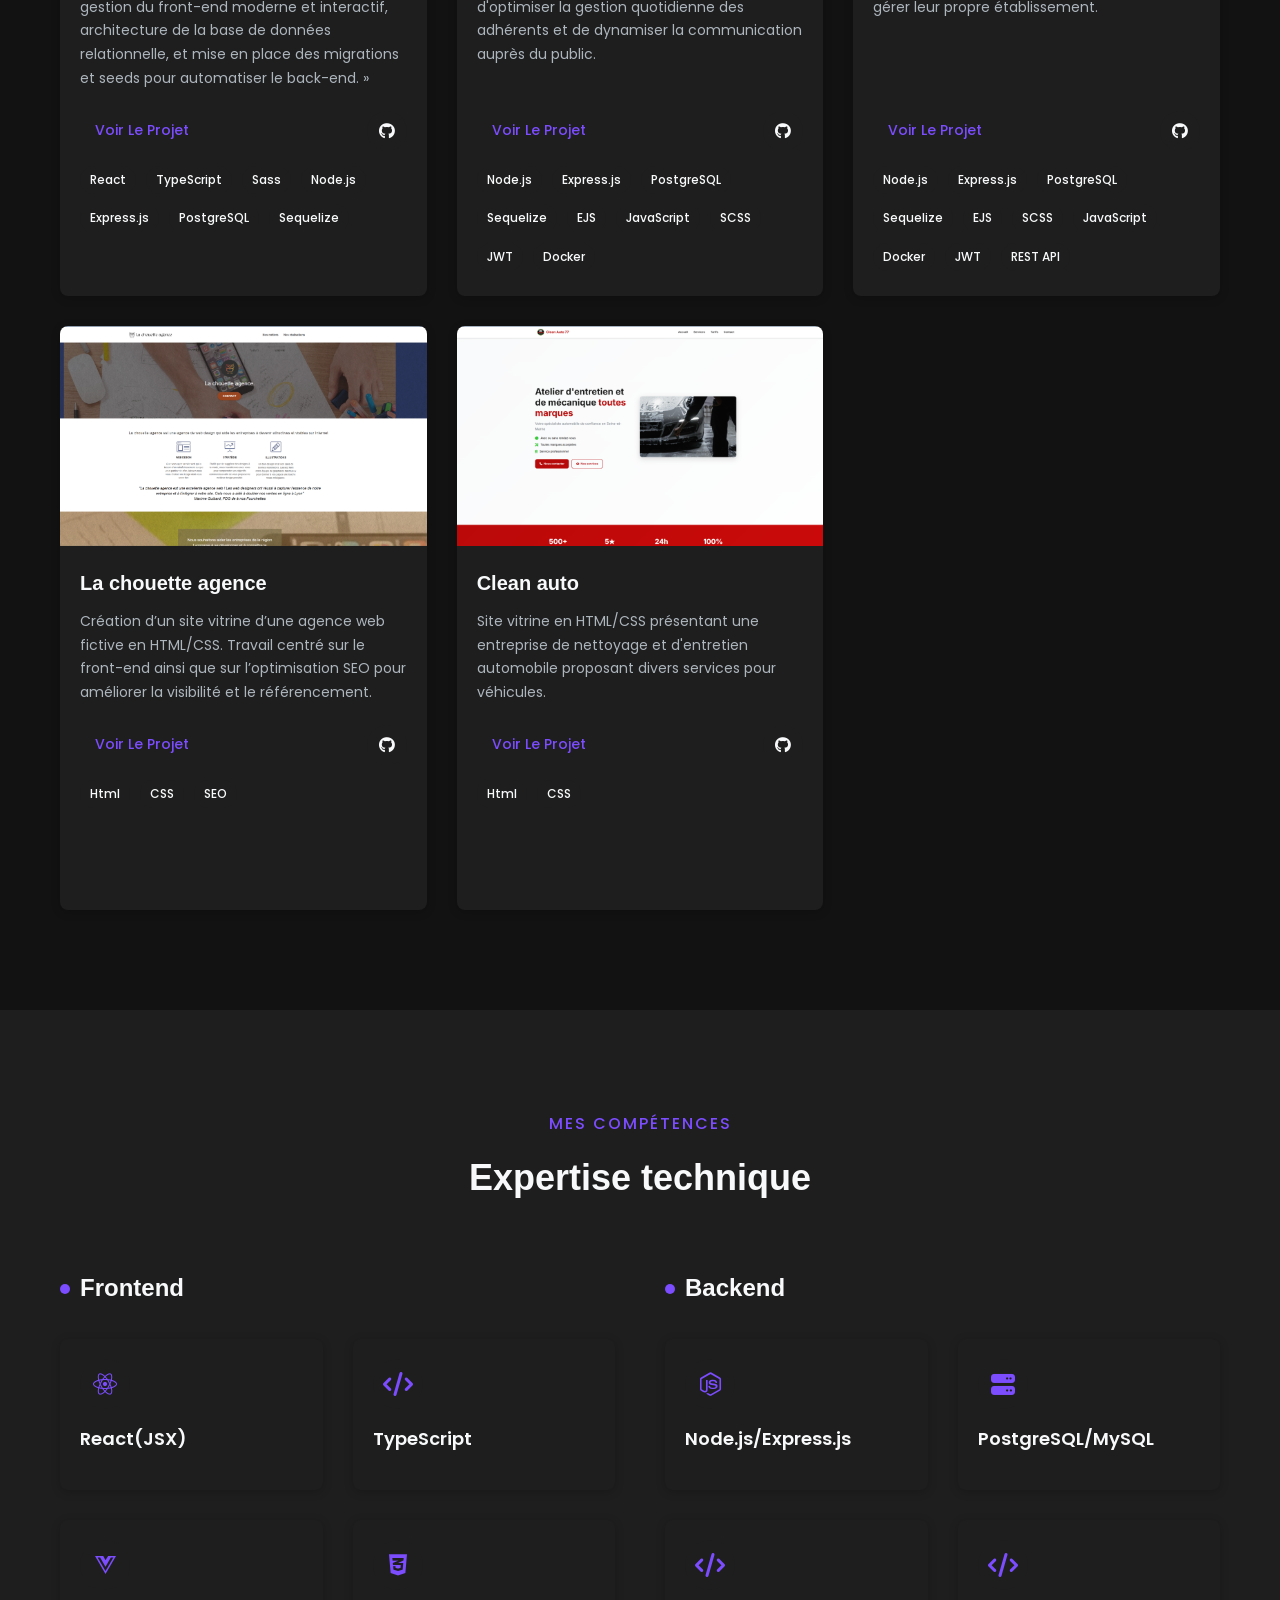
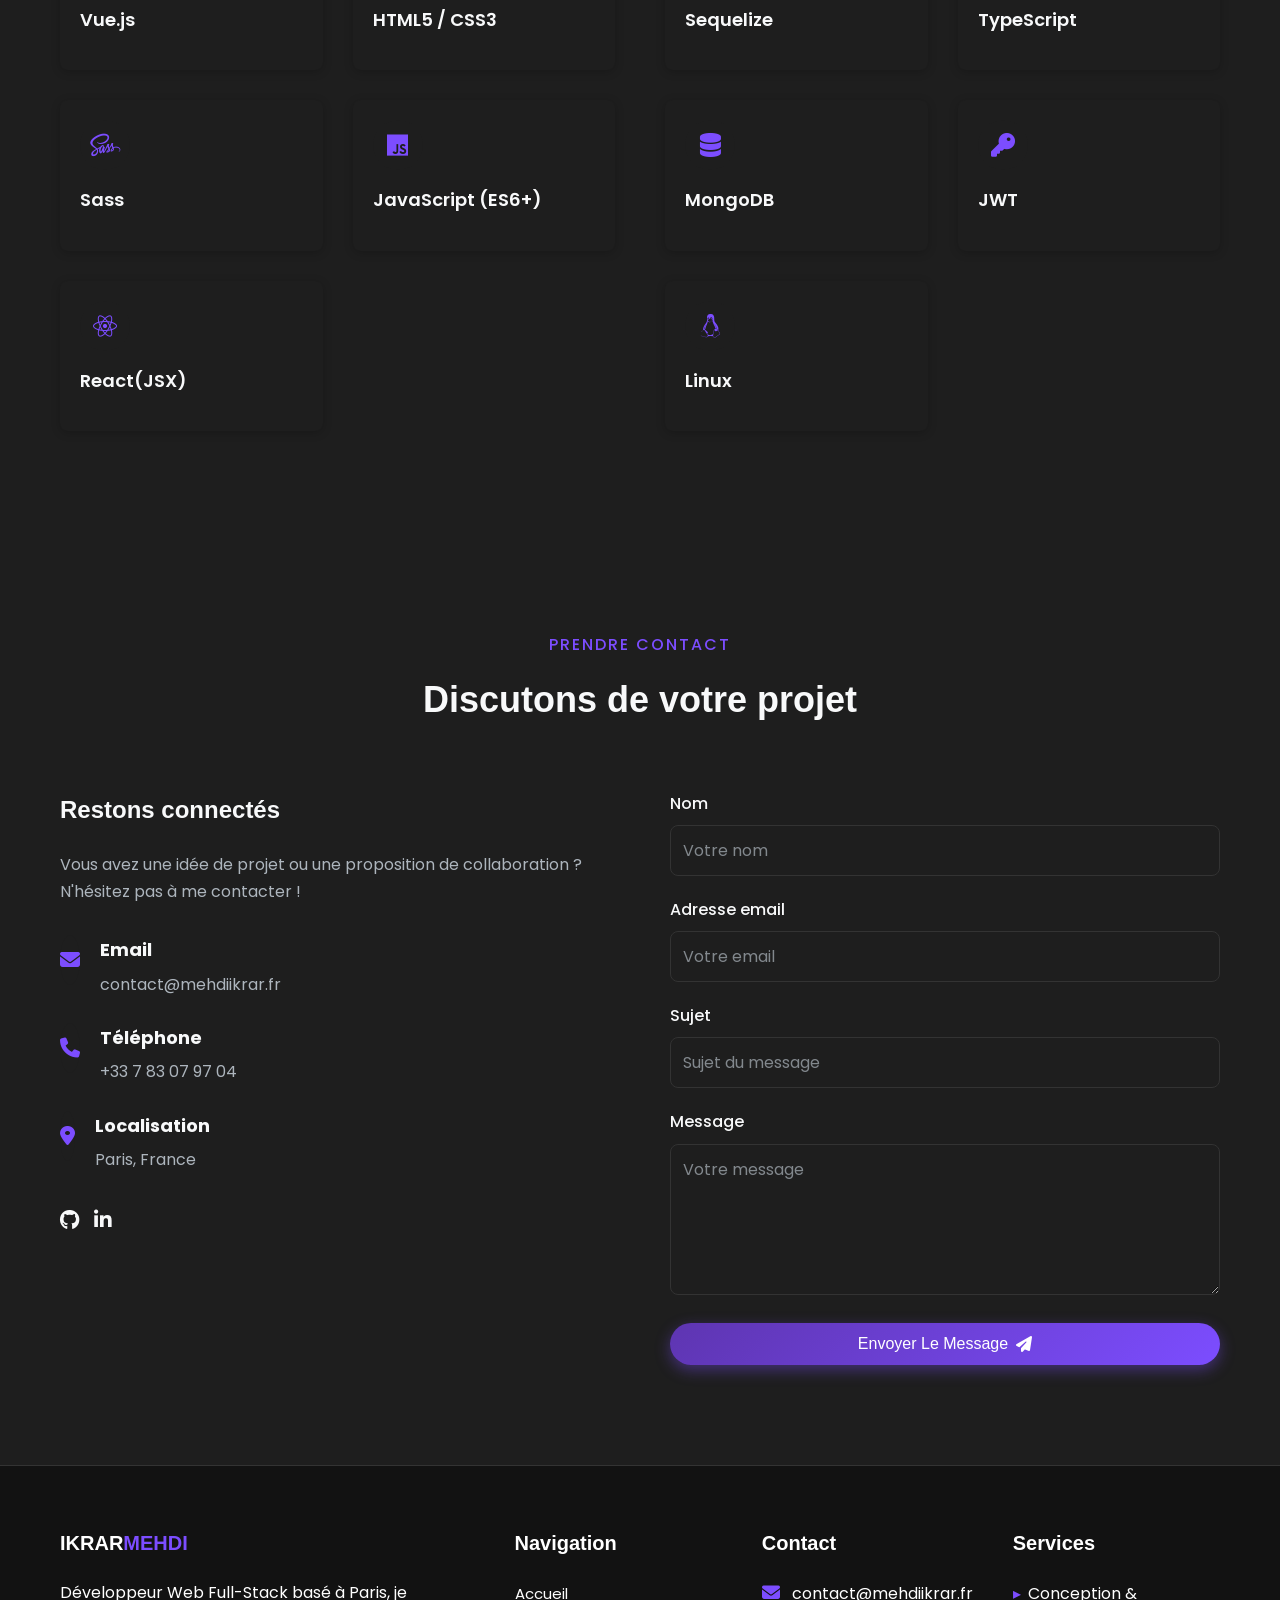
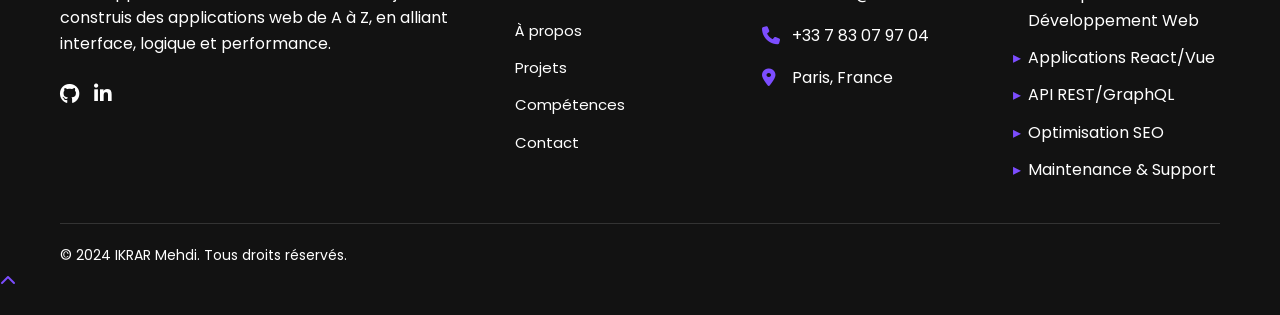
==== commit 7377fc0c: "correction de l'orthographe du lien "Accueil" dans la navigation" ====
--- a/index.html
+++ b/index.html
@@ -97,7 +97,7 @@
             </div>
             <nav class="navbar">
                 <ul class="nav-links">
-                    <li><a href="#home" class="active nav-link">Accueil</a></li>
+                    <li><a href="#home" class="active nav-link">Accueila</a></li>
                     <li><a href="#about" class="nav-link">À propos</a></li>
                     <li><a href="#projects" class="nav-link">Projets</a></li>
                     <li><a href="#skills" class="nav-link">Compétences</a></li>
@@ -343,7 +343,7 @@
                             Conception et développement complets : gestion du front-end moderne et interactif, architecture de la base de données relationnelle, et mise en place des migrations et seeds pour automatiser le back-end. »</p>
                         <div class="project-links">
                             <a href="https://reservia-front.onrender.com/" class="btn btn-sm">Voir le projet</a>
-                            <a href="https://github.com/mehdi-ikrar/portfolio_reservia" class="project-link" title="Code source"><i class="fab fa-github"></i></a>
+                            <a href="https://github.com/mehdi-ikrar/reservia-front" class="project-link" title="Code source"><i class="fab fa-github"></i></a>
                             
                         </div>
                         <div class="project-tags">
@@ -658,7 +658,7 @@
                     <p>Développeur Web Full-Stack basé à Paris, je construis des applications web de A à Z, en alliant interface, logique et performance.</p>
                     <div class="social-links">
                         <a href="https://github.com/" target="_blank" rel="noopener noreferrer" aria-label="GitHub"><i class="fab fa-github"></i></a>
-                        <a href="https://linkedin.com/" target="_blank" rel="noopener noreferrer" aria-label="LinkedIn"><i class="fab fa-linkedin-in"></i></a>
+                        <a href="https://www.linkedin.com/in/mehdi-ikrar-285b0b218/" target="_blank" rel="noopener noreferrer" aria-label="LinkedIn"><i class="fab fa-linkedin-in"></i></a>
 
                     </div>
                 </div>
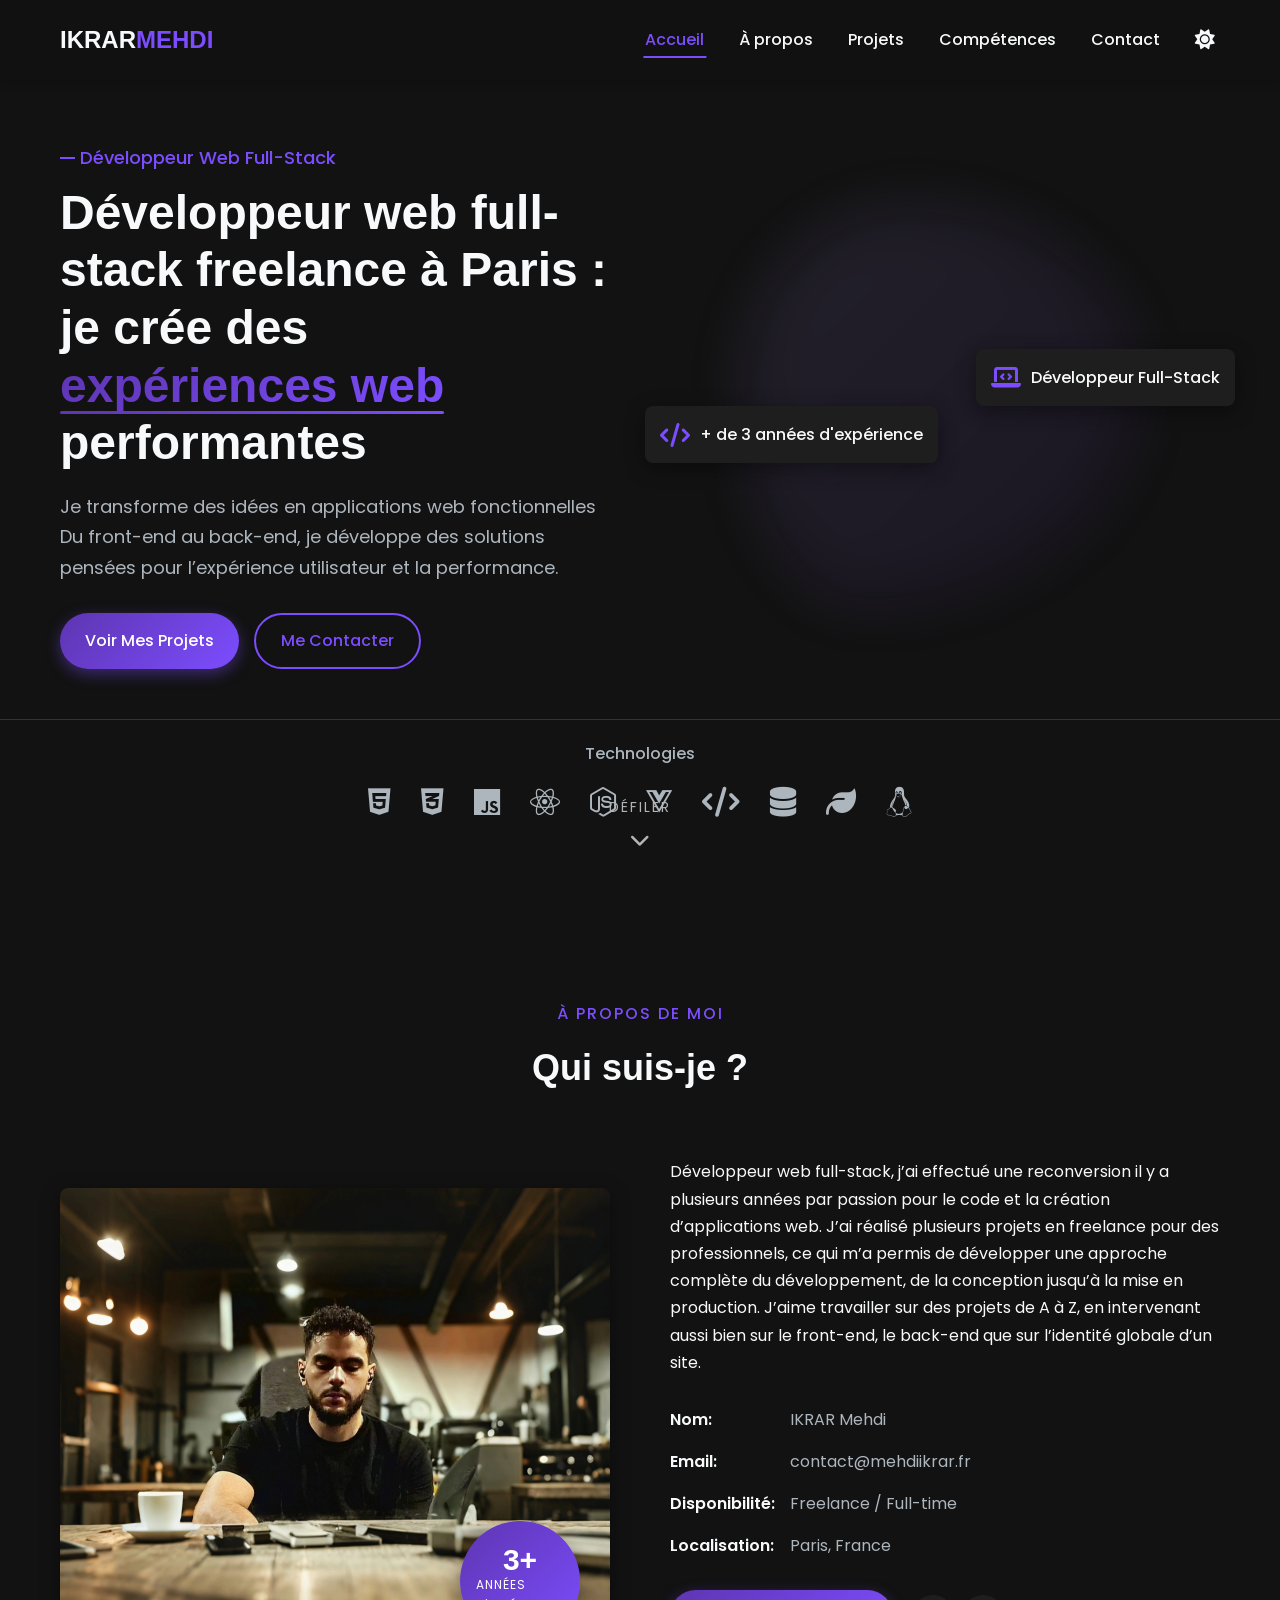
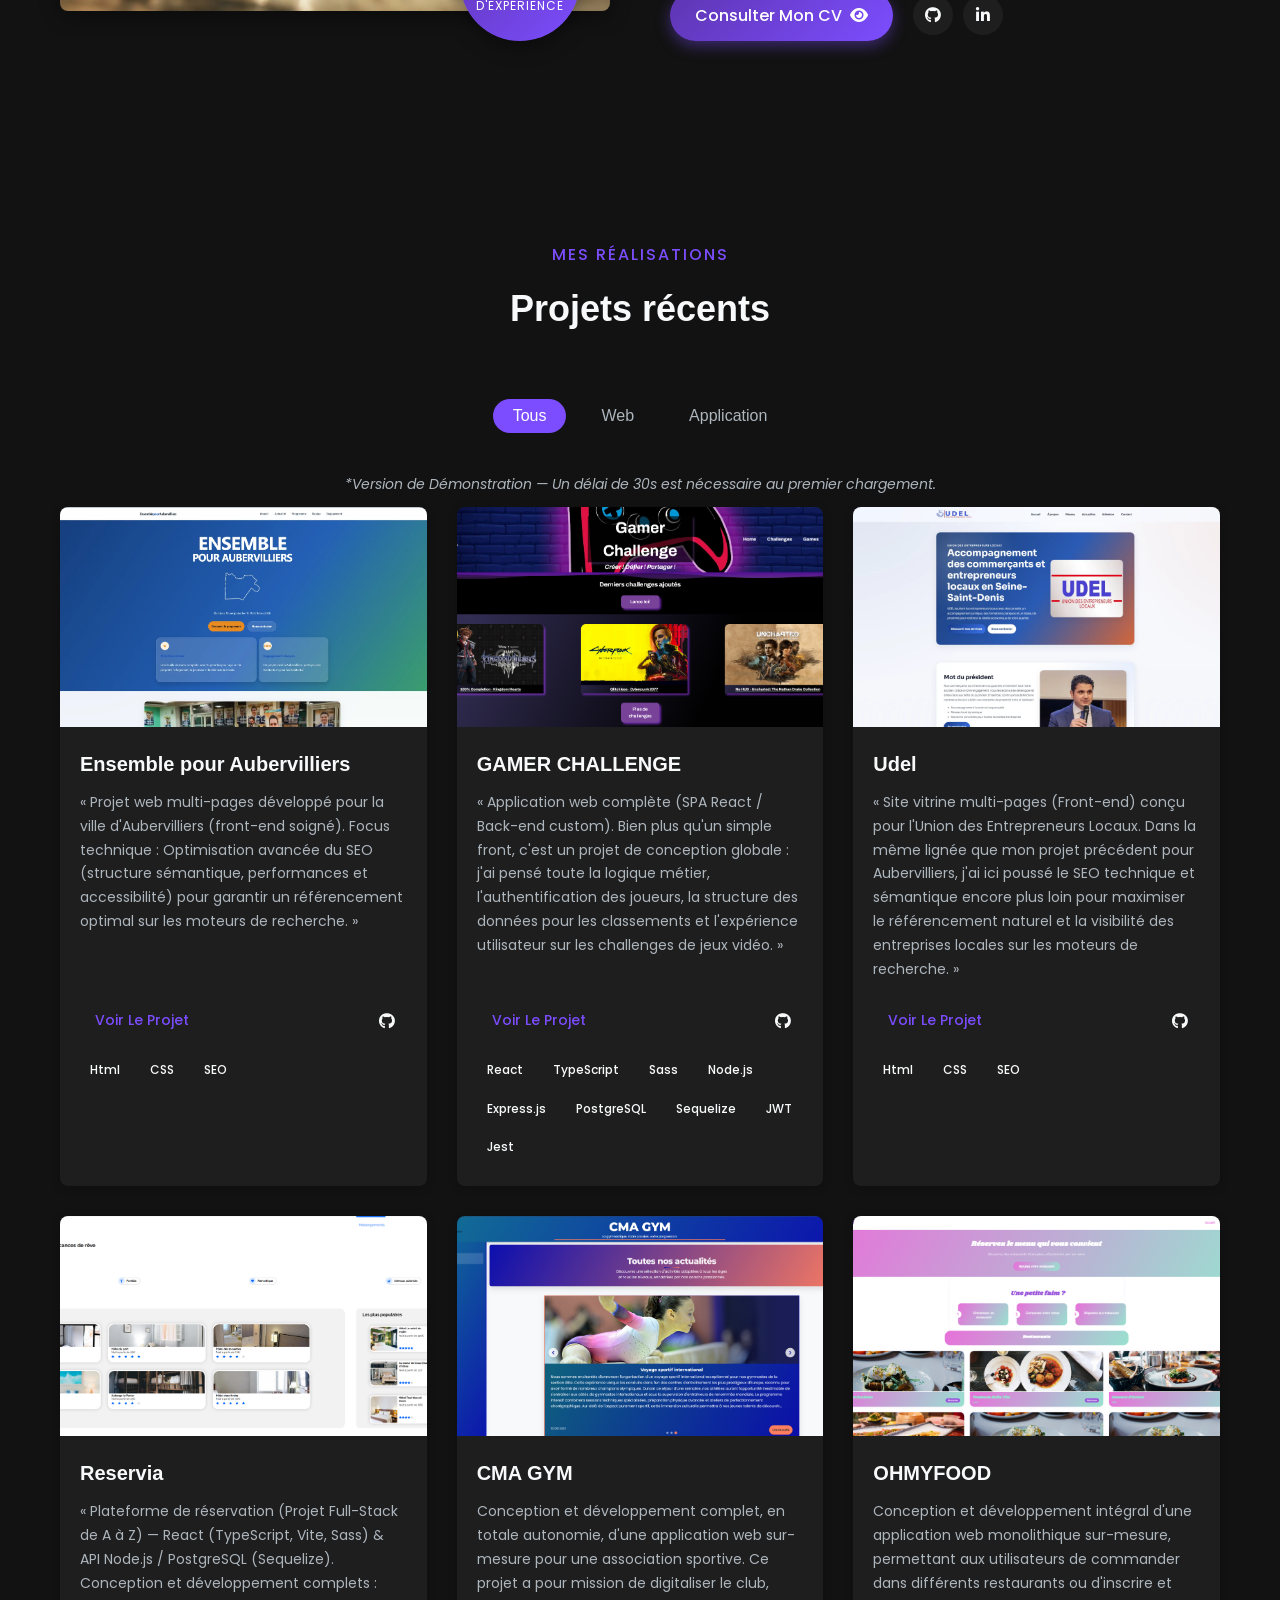
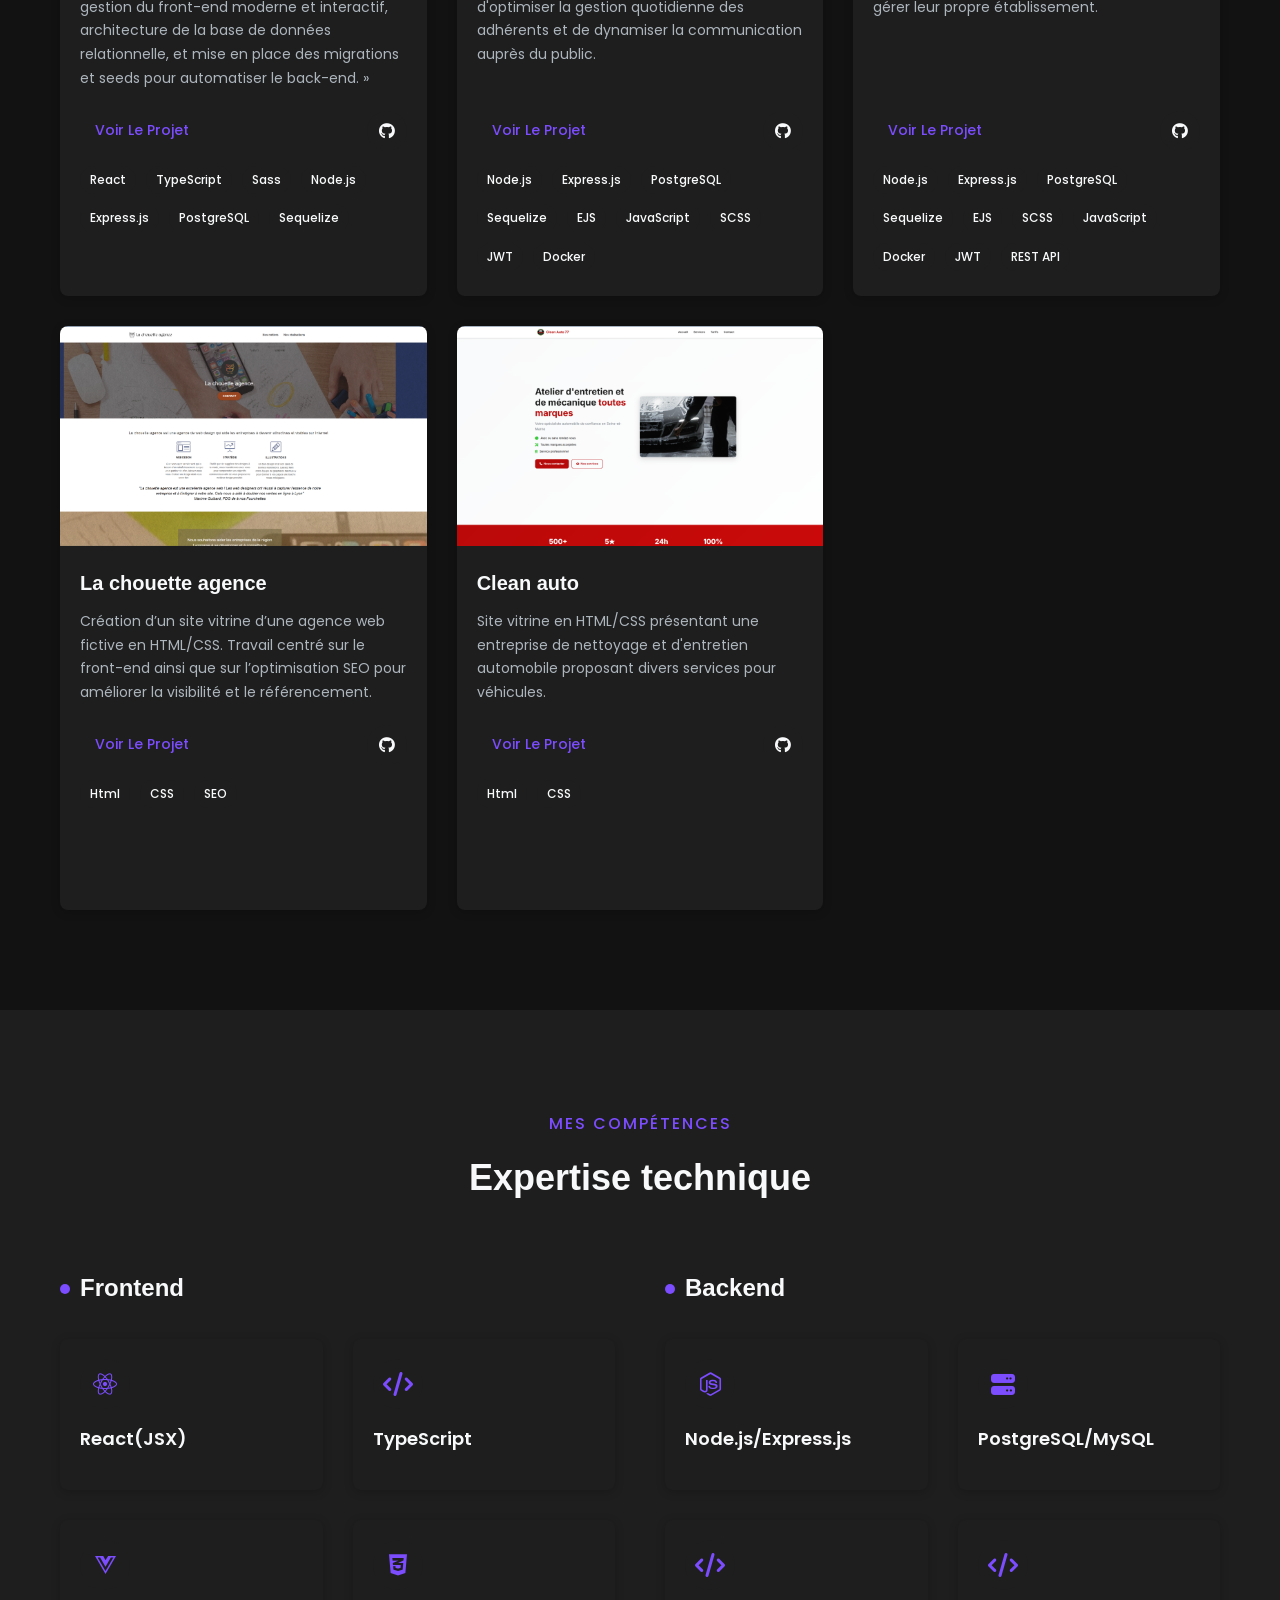
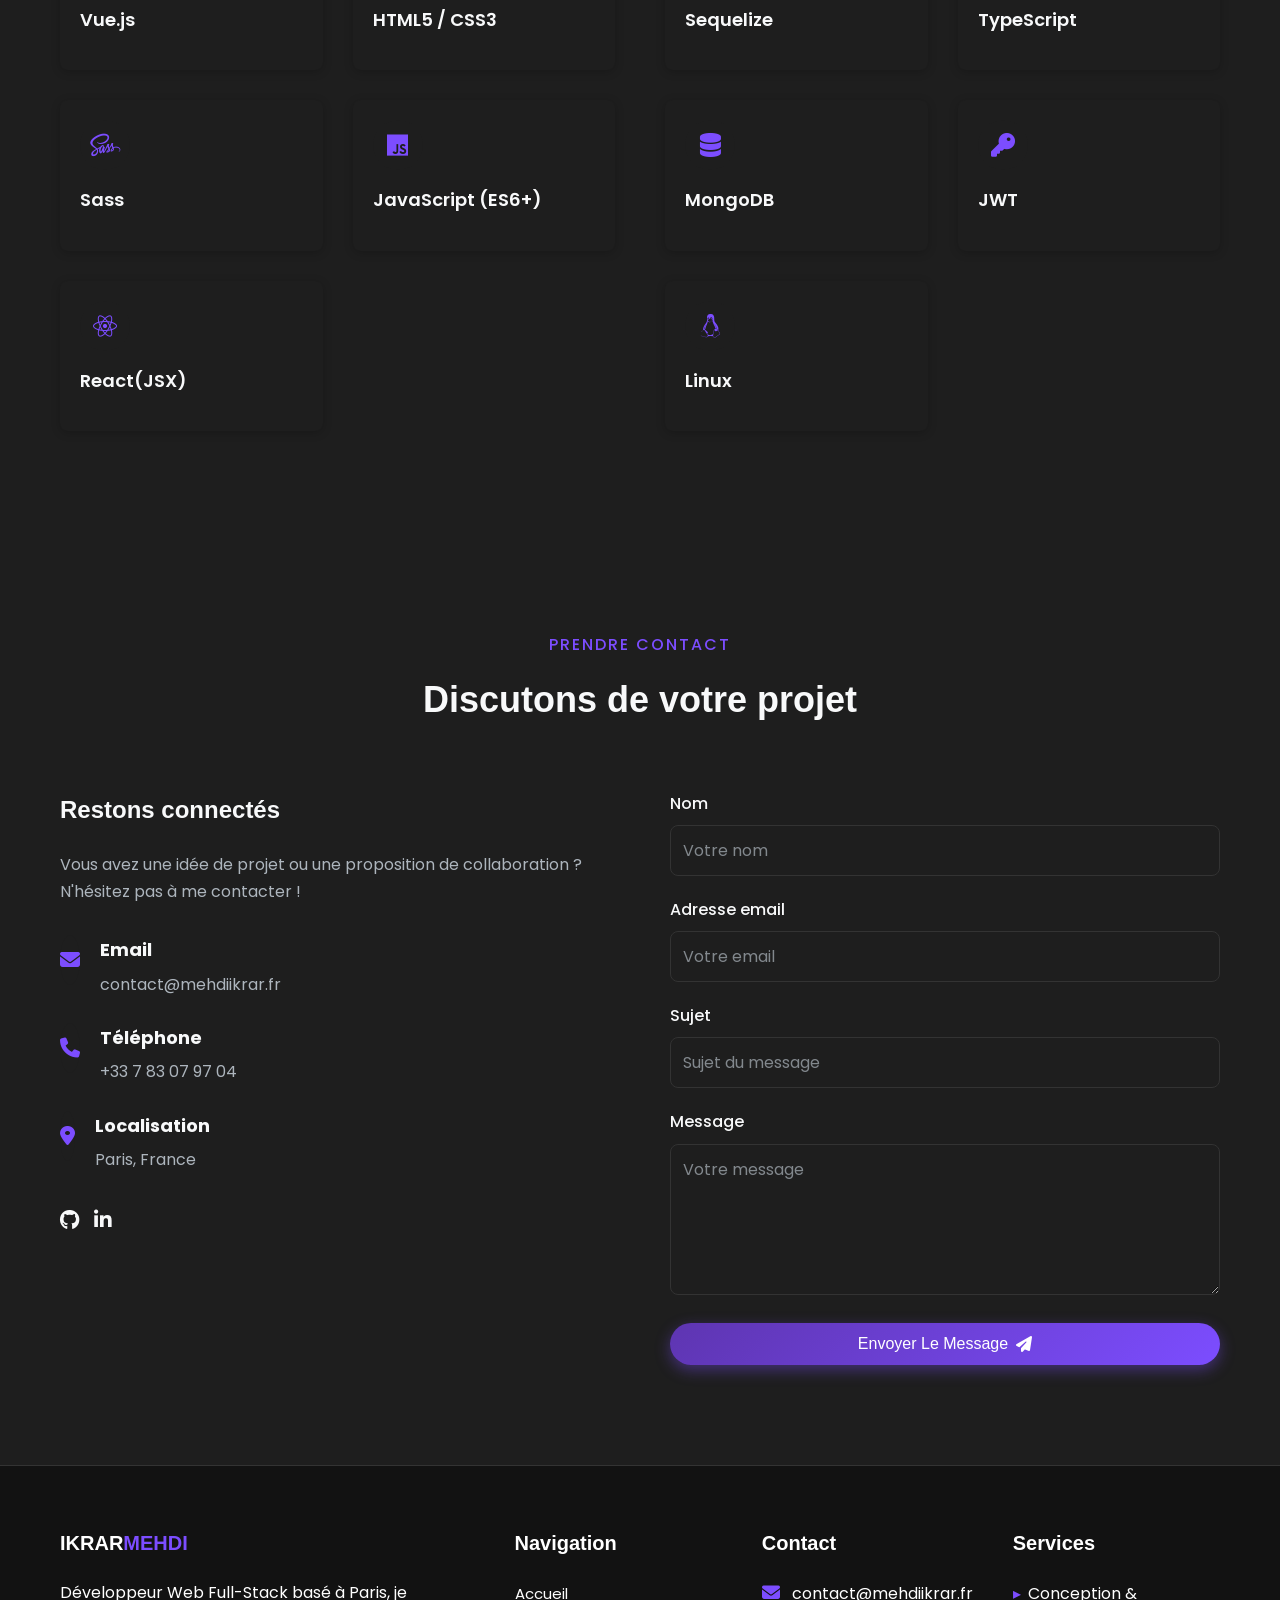
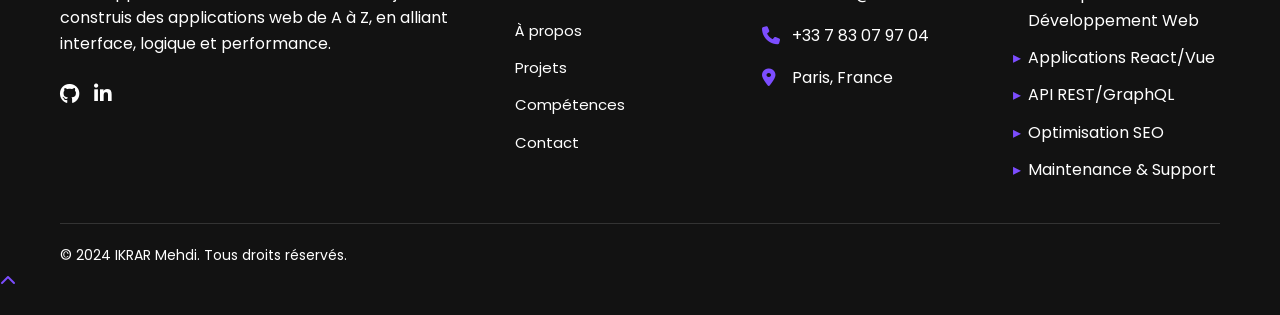
==== commit 4e9f4ac9: "enlever accueilla" ====
--- a/index.html
+++ b/index.html
@@ -97,7 +97,7 @@
             </div>
             <nav class="navbar">
                 <ul class="nav-links">
-                    <li><a href="#home" class="active nav-link">Accueila</a></li>
+                    <li><a href="#home" class="active nav-link">Accueil</a></li>
                     <li><a href="#about" class="nav-link">À propos</a></li>
                     <li><a href="#projects" class="nav-link">Projets</a></li>
                     <li><a href="#skills" class="nav-link">Compétences</a></li>
